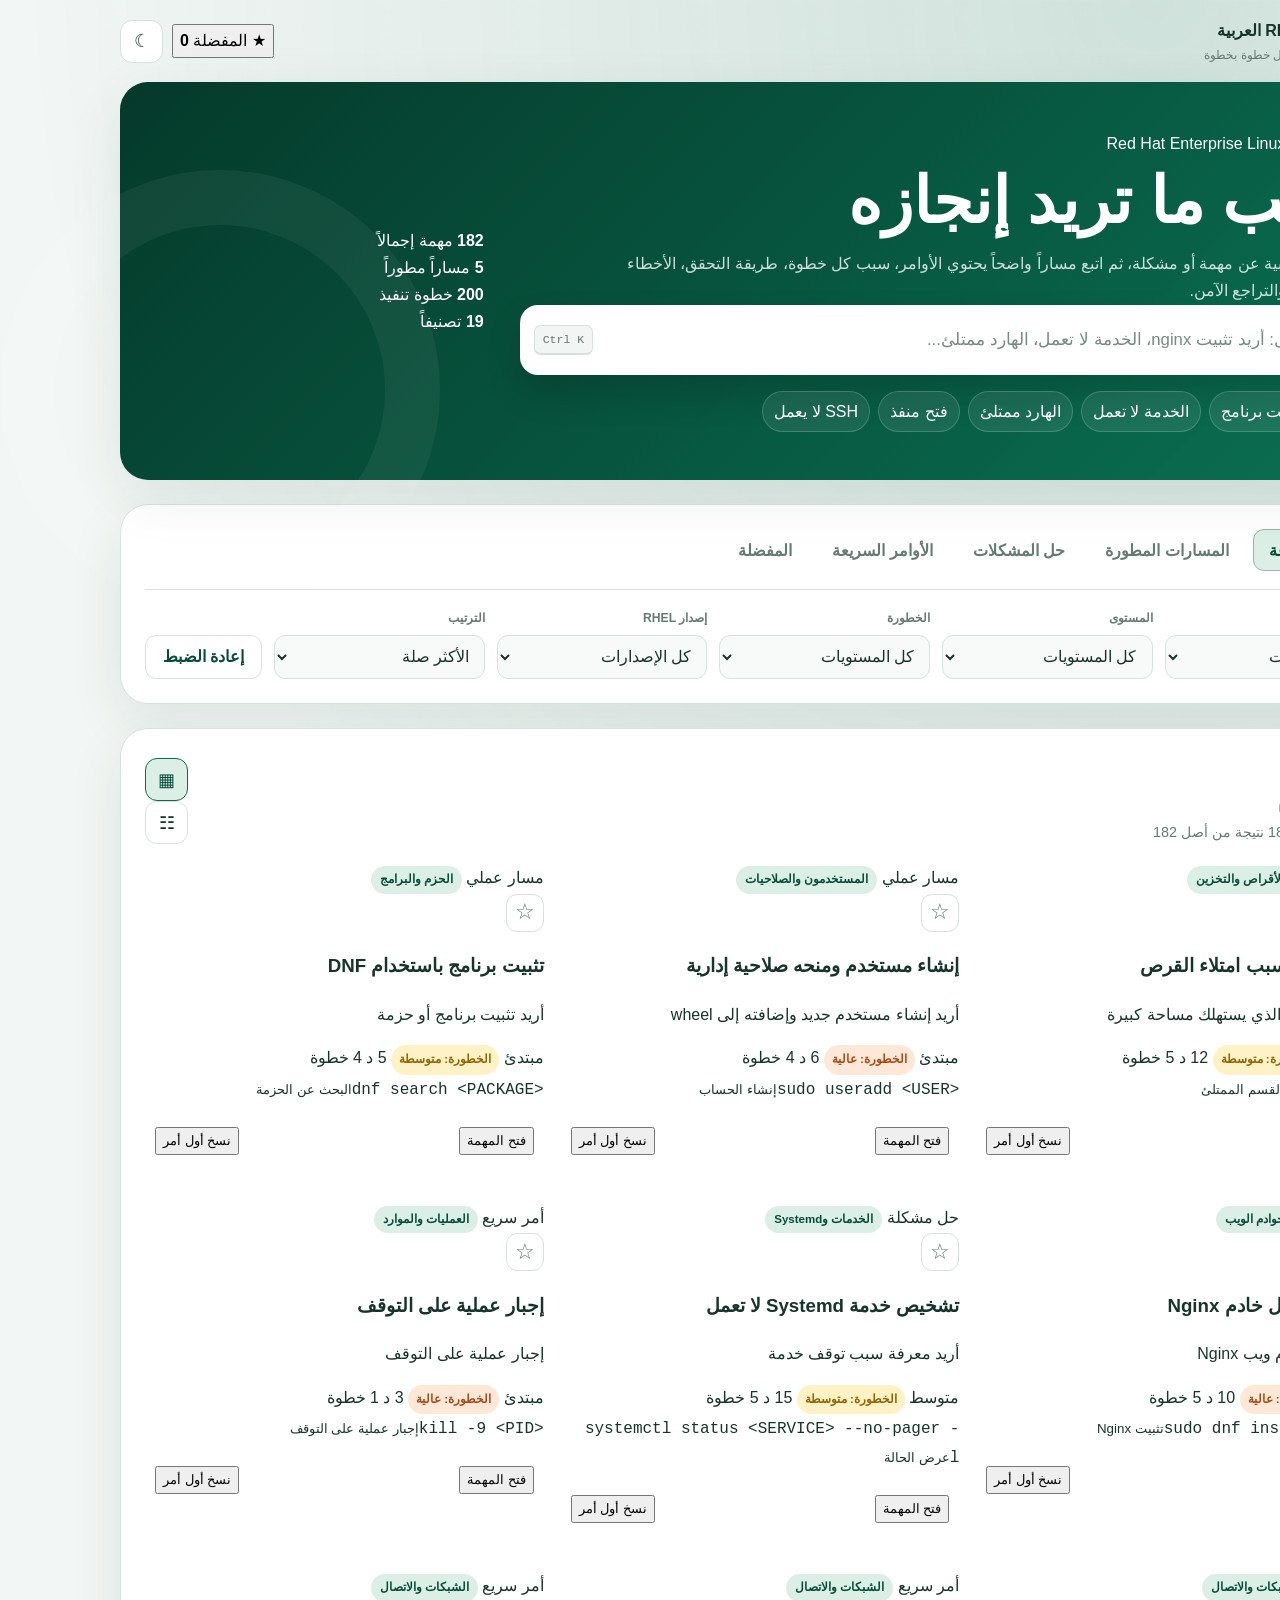
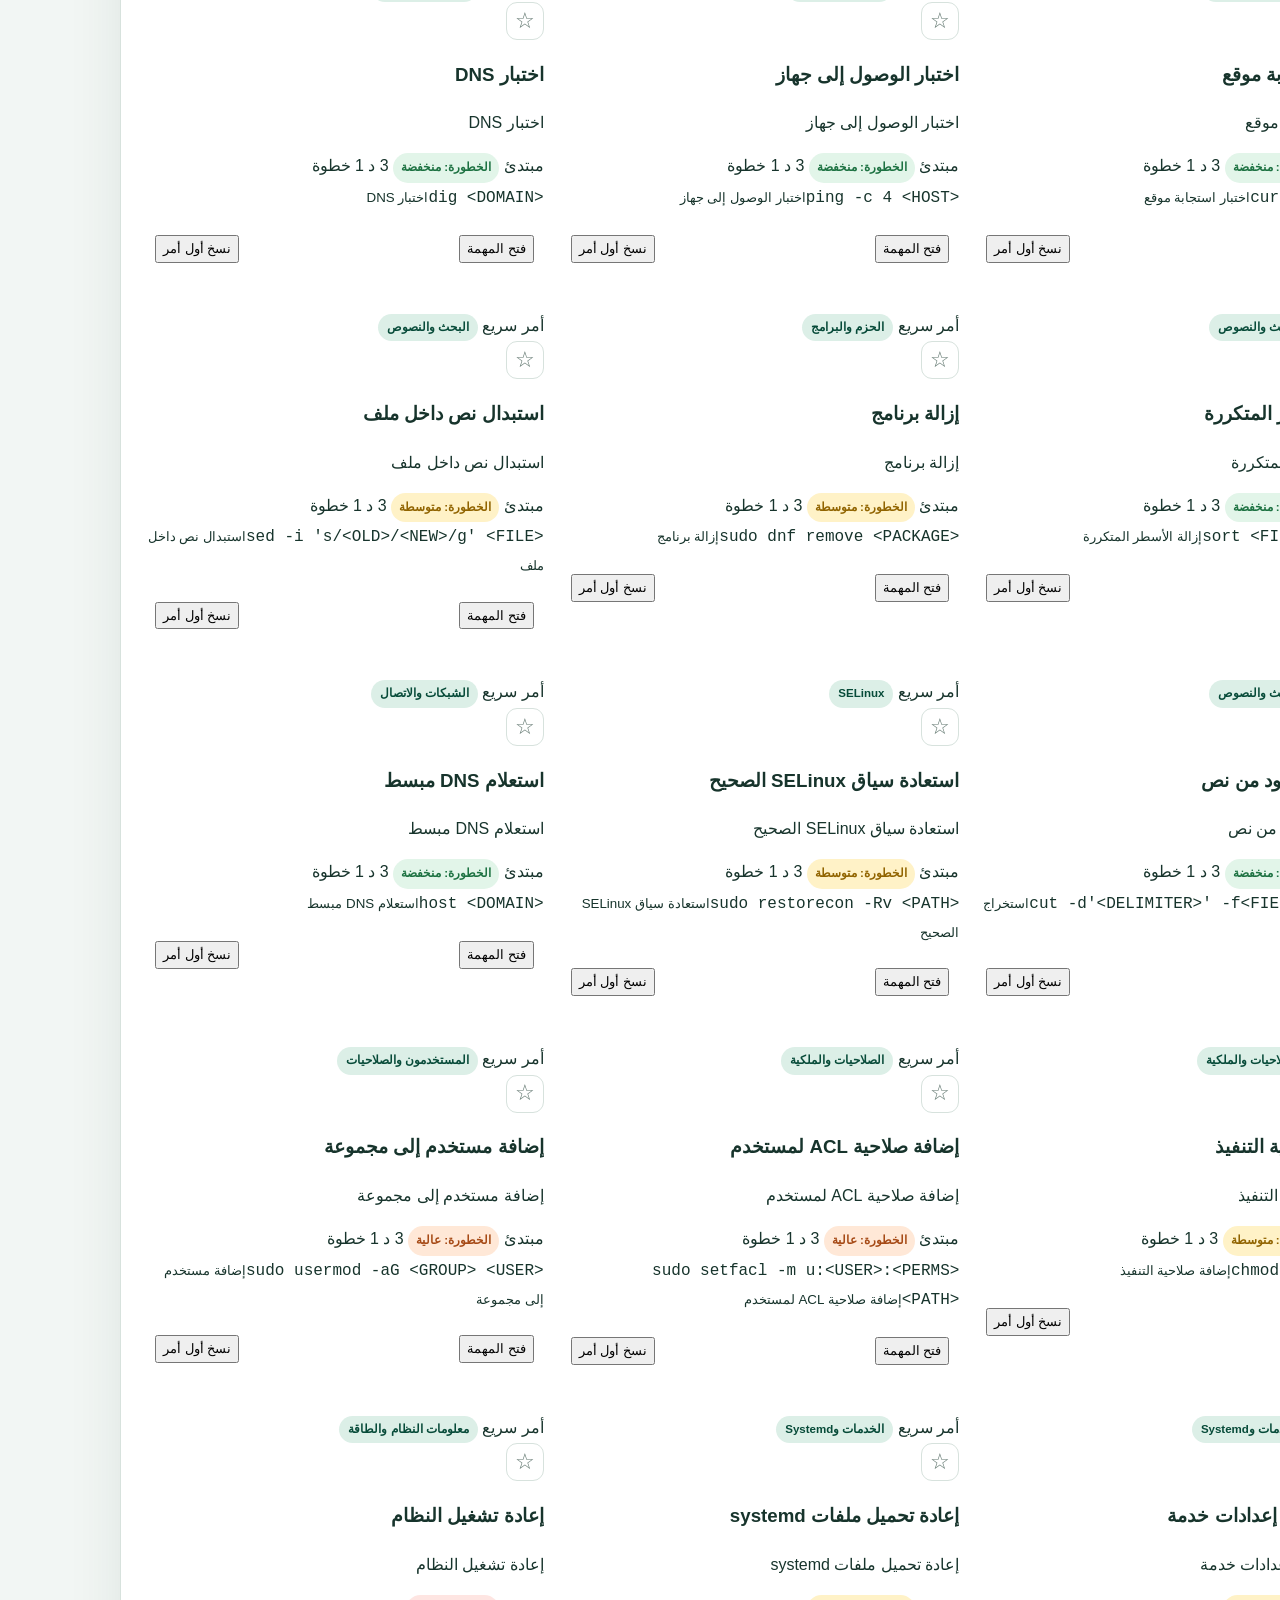
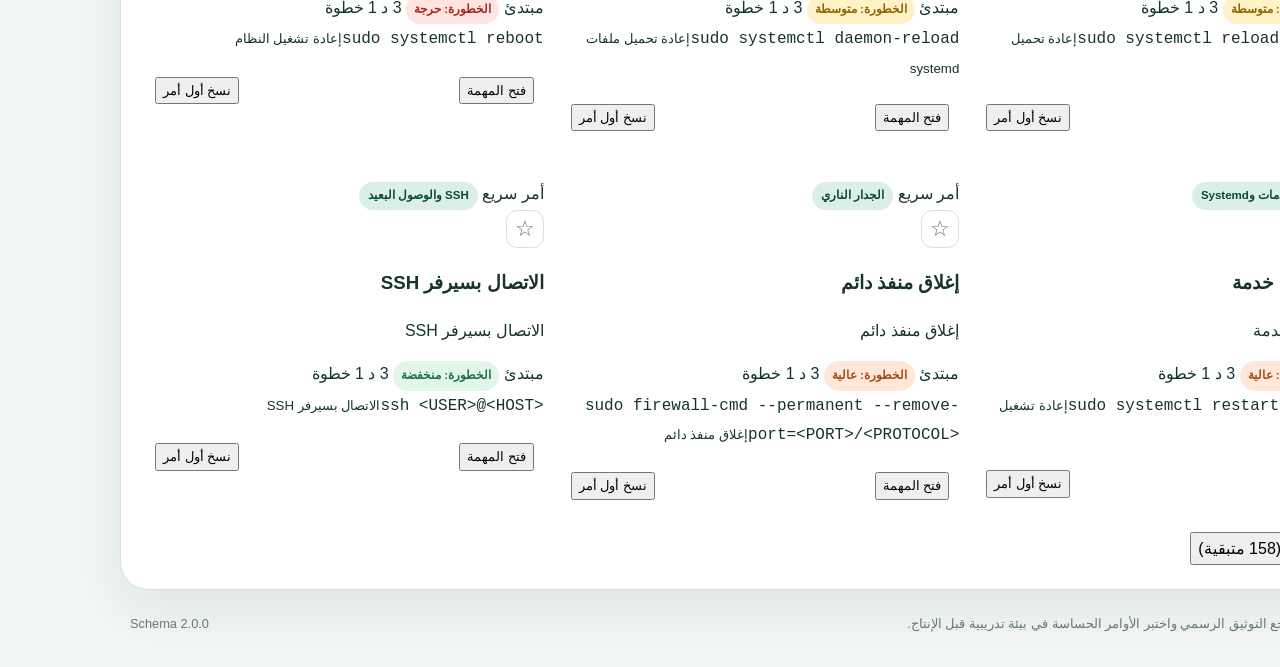
==== index.html @ 850a704b "Update index.html" ====
<!doctype html>
<html lang="ar" dir="rtl" data-theme="light">
<head>
  <meta charset="utf-8">
  <meta name="viewport" content="width=device-width, initial-scale=1">
  <meta name="description" content="موسوعة عربية تفاعلية لمهام وأوامر Red Hat Enterprise Linux">
  <meta name="theme-color" content="#0c6b50">
  <title>موسوعة RHEL العربية</title>
  <link rel="stylesheet" href="style.css">
</head>
<body>
  <a class="skip-link" href="#resultsSection">الانتقال إلى النتائج</a>

  <div class="app-shell">
    <header class="topbar">
      <a class="brand" href="#" aria-label="الصفحة الرئيسية">
        <span class="brand__terminal" aria-hidden="true">$_</span>
        <span class="brand__text">
          <strong>موسوعة RHEL العربية</strong>
          <small>من الهدف إلى الحل خطوة بخطوة</small>
        </span>
      </a>

      <div class="topbar__actions">
        <button id="favoritesShortcut" class="toolbar-button" type="button">
          <span aria-hidden="true">★</span>
          <span>المفضلة</span>
          <b id="favoritesCount">0</b>
        </button>
        <button id="themeButton" class="icon-button" type="button" aria-label="تفعيل الوضع الليلي" title="الوضع الليلي">
          <span id="themeIcon" aria-hidden="true">☾</span>
        </button>
      </div>
    </header>

    <main>
      <section class="hero">
        <div class="hero__content">
          <span class="hero__eyebrow">Red Hat Enterprise Linux 8 / 9 / 10</span>
          <h1>اكتب ما تريد إنجازه</h1>
          <p>
            ابحث بالعربية عن مهمة أو مشكلة، ثم اتبع مساراً واضحاً يحتوي الأوامر،
            سبب كل خطوة، طريقة التحقق، الأخطاء المحتملة، والتراجع الآمن.
          </p>

          <div class="search-wrapper">
            <div class="search-box">
              <span class="search-box__icon" aria-hidden="true">⌕</span>
              <input id="searchInput" type="search" autocomplete="off" spellcheck="false"
                     aria-label="البحث في الموسوعة" aria-controls="suggestions" aria-expanded="false"
                     placeholder="مثال: أريد تثبيت nginx، الخدمة لا تعمل، الهارد ممتلئ...">
              <kbd>Ctrl K</kbd>
              <button id="clearSearchButton" class="clear-button" type="button" aria-label="مسح البحث" hidden>×</button>
            </div>
            <div id="suggestions" class="suggestions" role="listbox" hidden></div>
          </div>

          <div class="quick-searches" aria-label="أمثلة بحث سريعة">
            <span>جرّب:</span>
            <button type="button" data-query="تثبيت برنامج">تثبيت برنامج</button>
            <button type="button" data-query="الخدمة لا تعمل">الخدمة لا تعمل</button>
            <button type="button" data-query="الهارد ممتلئ">الهارد ممتلئ</button>
            <button type="button" data-query="فتح منفذ">فتح منفذ</button>
            <button type="button" data-query="SSH لا يعمل">SSH لا يعمل</button>
          </div>
        </div>

        <div class="hero__stats" aria-label="إحصائيات الموسوعة">
          <article>
            <strong id="tasksMetric">—</strong>
            <span>مهمة إجمالاً</span>
          </article>
          <article>
            <strong id="workflowsMetric">—</strong>
            <span>مساراً مطوراً</span>
          </article>
          <article>
            <strong id="stepsMetric">—</strong>
            <span>خطوة تنفيذ</span>
          </article>
          <article>
            <strong id="categoriesMetric">—</strong>
            <span>تصنيفاً</span>
          </article>
        </div>
      </section>

      <section class="control-panel" aria-label="تصفية النتائج">
        <nav class="view-tabs" aria-label="نوع المحتوى">
          <button class="view-tab is-active" type="button" data-view="all" aria-pressed="true">كل الموسوعة</button>
          <button class="view-tab" type="button" data-view="workflows" aria-pressed="false">المسارات المطورة</button>
          <button class="view-tab" type="button" data-view="troubleshooting" aria-pressed="false">حل المشكلات</button>
          <button class="view-tab" type="button" data-view="legacy" aria-pressed="false">الأوامر السريعة</button>
          <button class="view-tab" type="button" data-view="favorites" aria-pressed="false">المفضلة</button>
        </nav>

        <div class="filters">
          <label>
            <span>التصنيف</span>
            <select id="categoryFilter">
              <option value="all">كل التصنيفات</option>
            </select>
          </label>
          <label>
            <span>المستوى</span>
            <select id="difficultyFilter">
              <option value="all">كل المستويات</option>
              <option value="beginner">مبتدئ</option>
              <option value="intermediate">متوسط</option>
              <option value="advanced">متقدم</option>
            </select>
          </label>
          <label>
            <span>الخطورة</span>
            <select id="riskFilter">
              <option value="all">كل المستويات</option>
              <option value="low">منخفضة</option>
              <option value="medium">متوسطة</option>
              <option value="high">عالية</option>
              <option value="critical">حرجة</option>
            </select>
          </label>
          <label>
            <span>إصدار RHEL</span>
            <select id="versionFilter">
              <option value="all">كل الإصدارات</option>
              <option value="8">RHEL 8</option>
              <option value="9">RHEL 9</option>
              <option value="10">RHEL 10</option>
            </select>
          </label>
          <label>
            <span>الترتيب</span>
            <select id="sortFilter">
              <option value="relevance">الأكثر صلة</option>
              <option value="title">أبجدياً</option>
              <option value="steps">الأكثر خطوات</option>
              <option value="risk">الأعلى خطورة</option>
              <option value="time">الأقصر وقتاً</option>
            </select>
          </label>
          <button id="resetFiltersButton" class="reset-button" type="button">إعادة الضبط</button>
        </div>
      </section>

      <section id="resultsSection" class="results-section" tabindex="-1">
        <div class="section-heading">
          <div>
            <span id="resultsEyebrow" class="eyebrow">قاعدة المعرفة</span>
            <h2 id="resultsTitle">كل المهام</h2>
            <p id="resultsSummary">جاري تحميل قاعدة المعرفة...</p>
          </div>
          <div class="layout-buttons" aria-label="تغيير طريقة العرض">
            <button id="gridViewButton" class="icon-button is-active" type="button" aria-label="عرض شبكي" title="عرض شبكي">▦</button>
            <button id="listViewButton" class="icon-button" type="button" aria-label="عرض قائمة" title="عرض قائمة">☷</button>
          </div>
        </div>

        <div id="activeFilters" class="active-filters" hidden></div>

        <div id="loadingState" class="state-card">
          <div class="loader" aria-hidden="true"></div>
          <h3>جاري بناء فهرس المعرفة</h3>
          <p>يتم تحميل المهام والخطوات والأخطاء الشائعة والروابط الداخلية.</p>
        </div>

        <div id="errorState" class="state-card state-card--error" hidden>
          <span class="state-card__icon" aria-hidden="true">!</span>
          <h3>تعذر تحميل knowledge.json</h3>
          <p>تأكد من وجود الملف بجانب الصفحة، وافتح المشروع بواسطة خادم محلي أو ارفعه إلى Cloudflare Pages.</p>
          <code>python -m http.server 8000</code>
        </div>

        <div id="emptyState" class="state-card" hidden>
          <span class="state-card__icon" aria-hidden="true">⌕</span>
          <h3>لا توجد نتائج مطابقة</h3>
          <p>جرّب وصفاً أقصر مثل: خدمة، مستخدم، قرص، SSH، تثبيت، منفذ.</p>
          <button id="emptyResetButton" class="primary-button" type="button">عرض كل المهام</button>
        </div>

        <div id="resultsGrid" class="results-grid" aria-live="polite"></div>
        <button id="loadMoreButton" class="load-more-button" type="button" hidden>عرض المزيد</button>
      </section>
    </main>

    <footer class="footer">
      <p>موسوعة تعليمية. راجع التوثيق الرسمي واختبر الأوامر الحساسة في بيئة تدريبية قبل الإنتاج.</p>
      <span id="schemaVersion"></span>
    </footer>
  </div>

  <div id="toast" class="toast" role="status" aria-live="polite"></div>

  <dialog id="taskDialog" class="task-dialog">
    <div class="dialog-topbar">
      <button id="closeDialogButton" class="dialog-close" type="button" aria-label="إغلاق">×</button>
      <div class="dialog-topbar__actions">
        <button id="dialogFavoriteButton" class="dialog-action" type="button">☆ المفضلة</button>
        <button id="copyAllButton" class="dialog-action" type="button">نسخ كل الأوامر</button>
        <button id="shareTaskButton" class="dialog-action" type="button">نسخ الرابط</button>
      </div>
    </div>
    <div id="dialogContent"></div>
  </dialog>

  <template id="taskCardTemplate">
    <article class="task-card">
      <header class="task-card__header">
        <div class="task-card__badges">
          <span class="type-badge"></span>
          <span class="category-badge"></span>
        </div>
        <button class="favorite-button" type="button" aria-label="إضافة إلى المفضلة" title="المفضلة">☆</button>
      </header>
      <h3 class="task-title"></h3>
      <p class="task-goal"></p>
      <div class="task-meta">
        <span class="difficulty-badge"></span>
        <span class="risk-badge"></span>
        <span class="time-badge"></span>
        <span class="steps-badge"></span>
      </div>
      <div class="task-preview"></div>
      <footer class="task-card__footer">
        <button class="open-task-button" type="button">فتح المهمة</button>
        <button class="quick-copy-button" type="button">نسخ أول أمر</button>
      </footer>
    </article>
  </template>

  <script src="app.js"></script>
</body>
</html>
---- style.css ----
:root {
  color-scheme: light;
  --bg: #f2f6f4;
  --surface: #ffffff;
  --surface-2: #eaf2ee;
  --surface-3: #f8faf9;
  --text: #17342c;
  --muted: #657a73;
  --primary: #0b6b50;
  --primary-strong: #074b39;
  --primary-soft: #dcefe7;
  --border: #d7e2dd;
  --code-bg: #102a23;
  --code-text: #ddfff1;
  --shadow: 0 18px 55px rgba(16, 64, 49, 0.09);
  --low: #1d7242;
  --low-bg: #e2f5e9;
  --medium: #916400;
  --medium-bg: #fff2c7;
  --high: #a64a16;
  --high-bg: #ffe8d7;
  --critical: #ae241b;
  --critical-bg: #fee5e2;
  --radius-xl: 28px;
  --radius-lg: 20px;
  --radius-md: 14px;
  --radius-sm: 10px;
}

html[data-theme="dark"] {
  color-scheme: dark;
  --bg: #0d1714;
  --surface: #14231e;
  --surface-2: #1a2f28;
  --surface-3: #10201a;
  --text: #e8f5ef;
  --muted: #9bb1a8;
  --primary: #55c99e;
  --primary-strong: #8de0c0;
  --primary-soft: #1b4033;
  --border: #29443a;
  --code-bg: #07120f;
  --code-text: #d8fff0;
  --shadow: 0 18px 55px rgba(0, 0, 0, 0.28);
  --low: #73d296;
  --low-bg: #183a27;
  --medium: #f1cb62;
  --medium-bg: #3d3318;
  --high: #f2a16e;
  --high-bg: #402719;
  --critical: #ff9189;
  --critical-bg: #401e1d;
}

* {
  box-sizing: border-box;
}

html {
  scroll-behavior: smooth;
}

body {
  margin: 0;
  min-height: 100vh;
  background:
    radial-gradient(circle at 90% 0, color-mix(in srgb, var(--primary) 15%, transparent), transparent 28%),
    var(--bg);
  color: var(--text);
  font-family: Tahoma, Arial, "Segoe UI", sans-serif;
  line-height: 1.7;
  transition: background-color .2s ease, color .2s ease;
}

button,
input,
select {
  font: inherit;
}

button,
select {
  cursor: pointer;
}

button:focus-visible,
input:focus-visible,
select:focus-visible,
a:focus-visible {
  outline: 3px solid color-mix(in srgb, var(--primary) 35%, transparent);
  outline-offset: 2px;
}

code,
kbd {
  direction: ltr;
  unicode-bidi: embed;
  font-family: Consolas, "Courier New", monospace;
}

mark {
  padding: 0 .12em;
  border-radius: 4px;
  background: #ffe58a;
  color: #302600;
}

html[data-theme="dark"] mark {
  background: #685711;
  color: #fff4b5;
}

[hidden] {
  display: none !important;
}

.skip-link {
  position: fixed;
  top: 10px;
  right: 10px;
  z-index: 10000;
  padding: 8px 14px;
  border-radius: 8px;
  background: var(--primary);
  color: #fff;
  transform: translateY(-150%);
}

.skip-link:focus {
  transform: translateY(0);
}

.app {
  width: min(1480px, calc(100% - 32px));
  margin: 0 auto;
}

.topbar {
  min-height: 82px;
  display: flex;
  align-items: center;
  justify-content: space-between;
  gap: 20px;
}

.brand {
  display: flex;
  align-items: center;
  gap: 12px;
  color: var(--text);
  text-decoration: none;
}

.brand__mark {
  width: 46px;
  height: 46px;
  display: grid;
  place-items: center;
  border-radius: 14px;
  background: var(--primary);
  color: #fff;
  direction: ltr;
  font-family: Consolas, monospace;
  font-weight: 800;
  box-shadow: 0 10px 25px color-mix(in srgb, var(--primary) 25%, transparent);
}

.brand strong,
.brand small {
  display: block;
}

.brand small {
  margin-top: 1px;
  color: var(--muted);
  font-size: .76rem;
}

.topbar__actions {
  display: flex;
  align-items: center;
  gap: 9px;
}

.topbar-button,
.icon-button,
.text-button,
.reset-button,
.primary-button,
.load-more,
.details-button,
.copy-example-button {
  border: 1px solid var(--border);
  background: var(--surface);
  color: var(--text);
}

.topbar-button {
  min-height: 43px;
  display: flex;
  align-items: center;
  gap: 8px;
  padding: 0 14px;
  border-radius: 12px;
}

.topbar-button b {
  min-width: 22px;
  height: 22px;
  display: grid;
  place-items: center;
  border-radius: 999px;
  background: var(--primary-soft);
  color: var(--primary-strong);
  font-size: .74rem;
}

.icon-button {
  width: 43px;
  height: 43px;
  display: grid;
  place-items: center;
  border-radius: 12px;
  font-size: 1.15rem;
}

.icon-button:hover,
.topbar-button:hover,
.text-button:hover {
  border-color: var(--primary);
  background: var(--primary-soft);
}

.icon-button.is-active {
  border-color: var(--primary);
  color: var(--primary-strong);
  background: var(--primary-soft);
}

.hero {
  min-height: 360px;
  display: grid;
  grid-template-columns: minmax(0, 1.45fr) minmax(310px, .55fr);
  align-items: center;
  gap: 36px;
  padding: 48px;
  overflow: visible;
  position: relative;
  border-radius: var(--radius-xl);
  background:
    linear-gradient(135deg, rgba(5, 57, 42, .99), rgba(10, 112, 82, .95)),
    var(--primary);
  color: #fff;
  box-shadow: var(--shadow);
}

.hero::before {
  content: "";
  position: absolute;
  inset: auto auto -130px -120px;
  width: 330px;
  height: 330px;
  border: 55px solid rgba(255, 255, 255, .05);
  border-radius: 50%;
  pointer-events: none;
}

.hero__content,
.hero__metrics {
  position: relative;
  z-index: 2;
}

.eyebrow {
  display: inline-block;
  color: var(--primary);
  font-size: .78rem;
  font-weight: 800;
  letter-spacing: .03em;
}

.hero .eyebrow {
  color: #b9edd9;
}

.hero h1 {
  max-width: 850px;
  margin: 7px 0 10px;
  font-size: clamp(2.25rem, 5vw, 4.4rem);
  line-height: 1.18;
}

.hero p {
  max-width: 790px;
  margin: 0;
  color: rgba(255, 255, 255, .8);
  font-size: 1.02rem;
}

.search-area {
  position: relative;
  max-width: 920px;
  margin-top: 26px;
}

.search-box {
  min-height: 70px;
  display: flex;
  align-items: center;
  gap: 12px;
  padding: 0 14px 0 11px;
  border: 3px solid transparent;
  border-radius: 18px;
  background: #fff;
  color: #17342c;
  box-shadow: 0 18px 35px rgba(0, 0, 0, .16);
  transition: border-color .18s ease, box-shadow .18s ease;
}

.search-box:focus-within {
  border-color: #8de0c0;
  box-shadow: 0 18px 40px rgba(0, 0, 0, .22);
}

.search-box__icon {
  font-size: 1.7rem;
  color: #0b6b50;
  transform: rotate(-15deg);
}

.search-box input {
  min-width: 0;
  flex: 1;
  border: 0;
  outline: 0;
  background: transparent;
  color: #17342c;
  font-size: 1.05rem;
}

.search-box input::placeholder {
  color: #758a82;
}

.search-box kbd {
  padding: 4px 8px;
  border: 1px solid #d6e1dd;
  border-bottom-width: 2px;
  border-radius: 7px;
  background: #f2f5f4;
  color: #64766f;
  font-size: .72rem;
  white-space: nowrap;
}

.clear-button {
  width: 35px;
  height: 35px;
  border: 0;
  border-radius: 50%;
  background: #e7efec;
  color: #26483e;
  font-size: 1.45rem;
  line-height: 1;
}

.suggestions {
  position: absolute;
  z-index: 100;
  top: calc(100% + 8px);
  right: 0;
  left: 0;
  max-height: 360px;
  overflow-y: auto;
  padding: 8px;
  border: 1px solid var(--border);
  border-radius: 16px;
  background: var(--surface);
  color: var(--text);
  box-shadow: 0 22px 55px rgba(0, 0, 0, .2);
}

.suggestion {
  width: 100%;
  display: grid;
  grid-template-columns: 1fr auto;
  gap: 12px;
  padding: 11px 12px;
  border: 0;
  border-radius: 11px;
  background: transparent;
  color: var(--text);
  text-align: right;
}

.suggestion:hover,
.suggestion.is-active {
  background: var(--primary-soft);
}

.suggestion strong {
  display: block;
}

.suggestion small {
  color: var(--muted);
}

.suggestion code {
  align-self: center;
  color: var(--primary-strong);
  font-size: .75rem;
}

.quick-searches {
  display: flex;
  flex-wrap: wrap;
  align-items: center;
  gap: 8px;
  margin-top: 16px;
}

.quick-searches > span {
  color: rgba(255, 255, 255, .67);
  font-size: .82rem;
}

.quick-searches button {
  padding: 6px 11px;
  border: 1px solid rgba(255, 255, 255, .18);
  border-radius: 999px;
  background: rgba(255, 255, 255, .08);
  color: #fff;
}

.quick-searches button:hover {
  background: rgba(255, 255, 255, .16);
}

.hero__metrics {
  display: grid;
  gap: 12px;
}

.hero__metrics article {
  min-height: 93px;
  display: flex;
  align-items: center;
  justify-content: space-between;
  gap: 16px;
  padding: 19px 22px;
  border: 1px solid rgba(255, 255, 255, .14);
  border-radius: 18px;
  background: rgba(255, 255, 255, .08);
  backdrop-filter: blur(8px);
}

.hero__metrics strong {
  font-size: 1.65rem;
}

.hero__metrics span {
  color: rgba(255, 255, 255, .72);
  font-size: .86rem;
}

.control-panel,
.results-section,
.recent-panel {
  margin-top: 24px;
  padding: 24px;
  border: 1px solid var(--border);
  border-radius: var(--radius-xl);
  background: var(--surface);
  box-shadow: var(--shadow);
}

.view-tabs {
  display: flex;
  flex-wrap: wrap;
  gap: 8px;
  padding-bottom: 18px;
  border-bottom: 1px solid var(--border);
}

.view-tab {
  min-height: 42px;
  padding: 0 15px;
  border: 1px solid transparent;
  border-radius: 11px;
  background: transparent;
  color: var(--muted);
  font-weight: 700;
}

.view-tab:hover {
  background: var(--surface-2);
}

.view-tab.is-active {
  border-color: color-mix(in srgb, var(--primary) 35%, var(--border));
  background: var(--primary-soft);
  color: var(--primary-strong);
}

.filters {
  display: grid;
  grid-template-columns: repeat(5, minmax(130px, 1fr)) auto;
  align-items: end;
  gap: 12px;
  margin-top: 18px;
}

.filters label {
  display: grid;
  gap: 6px;
}

.filters label > span {
  color: var(--muted);
  font-size: .76rem;
  font-weight: 700;
}

select {
  width: 100%;
  min-height: 44px;
  padding: 0 11px;
  border: 1px solid var(--border);
  border-radius: 11px;
  outline: 0;
  background: var(--surface-3);
  color: var(--text);
}

select:focus {
  border-color: var(--primary);
}

.reset-button {
  min-height: 44px;
  padding: 0 17px;
  border-radius: 11px;
  color: var(--primary-strong);
  font-weight: 700;
}

.reset-button:hover {
  background: var(--primary-soft);
  border-color: var(--primary);
}

.section-heading {
  display: flex;
  align-items: end;
  justify-content: space-between;
  gap: 20px;
  margin-bottom: 20px;
}

.section-heading h2 {
  margin: 2px 0 0;
  line-height: 1.35;
}

.section-heading p {
  margin: 5px 0 0;
  color: var(--muted);
  font-size: .9rem;
}

.result-actions {
  display: flex;
  gap: 7px;
}

.active-filters {
  display: flex;
  flex-wrap: wrap;
  gap: 8px;
  margin: -5px 0 20px;
}

.filter-chip {
  display: inline-flex;
  align-items: center;
  gap: 7px;
  padding: 6px 10px;
  border-radius: 999px;
  background: var(--surface-2);
  color: var(--text);
  font-size: .78rem;
}

.filter-chip button {
  width: 19px;
  height: 19px;
  padding: 0;
  border: 0;
  border-radius: 50%;
  background: color-mix(in srgb, var(--text) 9%, transparent);
  color: var(--text);
  line-height: 1;
}

.results-grid {
  display: grid;
  grid-template-columns: repeat(3, minmax(0, 1fr));
  gap: 17px;
}

.results-grid.list-view {
  grid-template-columns: 1fr;
}

.results-grid.list-view .command-card {
  display: grid;
  grid-template-columns: minmax(230px, .8fr) minmax(0, 1.5fr);
  column-gap: 24px;
}

.results-grid.list-view .command-card__header,
.results-grid.list-view .command-description {
  grid-column: 1;
}

.results-grid.list-view .code-box,
.results-grid.list-view .command-card__meta,
.results-grid.list-view .command-card__footer {
  grid-column: 2;
}

.results-grid.list-view .code-box {
  grid-row: 1 / span 2;
  align-self: center;
}

.command-card {
  min-width: 0;
  display: flex;
  flex-direction: column;
  padding: 19px;
  border: 1px solid var(--border);
  border-radius: var(--radius-lg);
  background: var(--surface-3);
  transition: transform .18s ease, border-color .18s ease, box-shadow .18s ease;
}

.command-card:hover {
  transform: translateY(-3px);
  border-color: color-mix(in srgb, var(--primary) 45%, var(--border));
  box-shadow: 0 15px 28px rgba(14, 62, 47, .08);
}

.command-card__header {
  min-width: 0;
  display: flex;
  align-items: start;
  justify-content: space-between;
  gap: 12px;
}

.command-card__heading {
  min-width: 0;
}

.category-badge,
.risk-badge,
.sudo-badge,
.version-badge {
  display: inline-flex;
  align-items: center;
  width: fit-content;
  border-radius: 999px;
  font-size: .72rem;
  font-weight: 800;
}

.category-badge {
  padding: 4px 9px;
  background: var(--primary-soft);
  color: var(--primary-strong);
}

.command-title {
  margin: 7px 0 0;
  font-size: 1.08rem;
  line-height: 1.45;
}

.favorite-button {
  flex: 0 0 auto;
  width: 38px;
  height: 38px;
  border: 1px solid var(--border);
  border-radius: 11px;
  background: var(--surface);
  color: var(--muted);
  font-size: 1.4rem;
  line-height: 1;
}

.favorite-button:hover,
.favorite-button.is-favorite {
  border-color: #d1a200;
  background: #fff5c9;
  color: #9a7200;
}

html[data-theme="dark"] .favorite-button.is-favorite {
  background: #453a12;
  color: #ffe27c;
}

.command-description {
  margin: 13px 0;
  color: var(--muted);
  font-size: .9rem;
}

.code-box {
  min-width: 0;
  display: flex;
  align-items: stretch;
  overflow: hidden;
  margin-top: auto;
  border-radius: 12px;
  background: var(--code-bg);
  direction: ltr;
}

.command-code {
  flex: 1;
  min-width: 0;
  overflow-x: auto;
  padding: 14px;
  color: var(--code-text);
  white-space: nowrap;
  font-size: .85rem;
}

.copy-button {
  flex: 0 0 auto;
  padding: 0 13px;
  border: 0;
  border-right: 1px solid rgba(255, 255, 255, .12);
  background: rgba(255, 255, 255, .08);
  color: #fff;
  font-weight: 700;
}

.copy-button:hover {
  background: rgba(255, 255, 255, .16);
}

.command-card__meta {
  display: flex;
  flex-wrap: wrap;
  gap: 7px;
  margin-top: 13px;
}

.risk-badge,
.sudo-badge,
.version-badge {
  padding: 5px 8px;
}

.risk-low {
  background: var(--low-bg);
  color: var(--low);
}

.risk-medium {
  background: var(--medium-bg);
  color: var(--medium);
}

.risk-high {
  background: var(--high-bg);
  color: var(--high);
}

.risk-critical {
  background: var(--critical-bg);
  color: var(--critical);
}

.sudo-badge,
.version-badge {
  background: var(--surface-2);
  color: var(--muted);
}

.sudo-badge.requires-sudo {
  background: var(--high-bg);
  color: var(--high);
}

.command-card__footer {
  display: flex;
  gap: 8px;
  margin-top: 13px;
  padding-top: 13px;
  border-top: 1px solid var(--border);
}

.details-button,
.copy-example-button {
  flex: 1;
  min-height: 38px;
  border-radius: 10px;
  font-size: .8rem;
  font-weight: 700;
}

.details-button:hover,
.copy-example-button:hover {
  border-color: var(--primary);
  background: var(--primary-soft);
}

.state-card {
  min-height: 270px;
  display: grid;
  place-items: center;
  align-content: center;
  padding: 30px;
  border: 1px dashed var(--border);
  border-radius: var(--radius-lg);
  background: var(--surface-3);
  text-align: center;
}

.state-card h3,
.state-card p {
  margin: 3px 0;
}

.state-card p {
  max-width: 650px;
  color: var(--muted);
}

.state-card--error {
  border-color: color-mix(in srgb, var(--critical) 45%, var(--border));
  background: var(--critical-bg);
  color: var(--critical);
}

.state-card__icon {
  width: 50px;
  height: 50px;
  display: grid;
  place-items: center;
  margin-bottom: 8px;
  border-radius: 50%;
  background: var(--surface-2);
  color: var(--primary);
  font-size: 1.6rem;
  font-weight: 900;
}

.server-command {
  margin-top: 13px;
  padding: 8px 12px;
  border-radius: 8px;
  background: var(--code-bg);
  color: var(--code-text);
}

.loader {
  width: 42px;
  height: 42px;
  margin-bottom: 12px;
  border: 4px solid var(--surface-2);
  border-top-color: var(--primary);
  border-radius: 50%;
  animation: spin .8s linear infinite;
}

@keyframes spin {
  to { transform: rotate(360deg); }
}

.primary-button {
  min-height: 42px;
  margin-top: 14px;
  padding: 0 17px;
  border-color: var(--primary);
  border-radius: 11px;
  background: var(--primary);
  color: #fff;
  font-weight: 700;
}

.load-more {
  min-height: 46px;
  display: block;
  margin: 22px auto 0;
  padding: 0 24px;
  border-radius: 12px;
  color: var(--primary-strong);
  font-weight: 700;
}

.load-more:hover {
  border-color: var(--primary);
  background: var(--primary-soft);
}

.history-list {
  display: flex;
  flex-wrap: wrap;
  gap: 9px;
}

.history-item {
  display: inline-flex;
  align-items: center;
  gap: 8px;
  padding: 8px 11px;
  border: 1px solid var(--border);
  border-radius: 999px;
  background: var(--surface-3);
  color: var(--text);
}

.history-item:hover {
  border-color: var(--primary);
  background: var(--primary-soft);
}

.history-item time {
  color: var(--muted);
  font-size: .7rem;
}

.text-button {
  min-height: 38px;
  padding: 0 13px;
  border-radius: 10px;
  color: var(--primary-strong);
}

.toast {
  position: fixed;
  z-index: 3000;
  left: 22px;
  bottom: 22px;
  max-width: min(360px, calc(100% - 44px));
  padding: 11px 17px;
  border-radius: 11px;
  background: var(--code-bg);
  color: var(--code-text);
  box-shadow: var(--shadow);
  opacity: 0;
  transform: translateY(18px);
  pointer-events: none;
  transition: .2s ease;
}

.toast.is-visible {
  opacity: 1;
  transform: translateY(0);
}

.command-dialog {
  width: min(720px, calc(100% - 28px));
  max-height: min(820px, calc(100vh - 40px));
  overflow-y: auto;
  padding: 0;
  border: 1px solid var(--border);
  border-radius: 22px;
  background: var(--surface);
  color: var(--text);
  box-shadow: 0 30px 90px rgba(0, 0, 0, .35);
}

.command-dialog::backdrop {
  background: rgba(4, 17, 13, .66);
  backdrop-filter: blur(4px);
}

.dialog-close {
  position: sticky;
  z-index: 2;
  top: 13px;
  float: left;
  width: 38px;
  height: 38px;
  margin: 13px;
  border: 1px solid var(--border);
  border-radius: 11px;
  background: var(--surface);
  color: var(--text);
  font-size: 1.4rem;
}

.dialog-body {
  padding: 29px;
}

.dialog-body h2 {
  margin: 6px 0;
}

.dialog-description {
  color: var(--muted);
}

.dialog-code {
  display: block;
  overflow-x: auto;
  margin: 18px 0;
  padding: 17px;
  border-radius: 13px;
  background: var(--code-bg);
  color: var(--code-text);
  white-space: nowrap;
}

.detail-grid {
  display: grid;
  grid-template-columns: repeat(2, minmax(0, 1fr));
  gap: 11px;
  margin-top: 18px;
}

.detail-item {
  padding: 13px;
  border: 1px solid var(--border);
  border-radius: 12px;
  background: var(--surface-3);
}

.detail-item strong,
.detail-item span {
  display: block;
}

.detail-item span {
  margin-top: 3px;
  color: var(--muted);
  font-size: .86rem;
}

.detail-note {
  margin-top: 15px;
  padding: 12px 14px;
  border-right: 4px solid var(--high);
  border-radius: 10px;
  background: var(--high-bg);
  color: var(--high);
}

.detail-parts {
  margin-top: 18px;
  padding: 0;
  list-style: none;
}

.detail-parts li {
  padding: 8px 0;
  border-bottom: 1px solid var(--border);
}

footer {
  display: flex;
  justify-content: space-between;
  gap: 20px;
  padding: 23px 10px 32px;
  color: var(--muted);
  font-size: .8rem;
}

footer p {
  margin: 0;
}

@media (max-width: 1180px) {
  .hero {
    grid-template-columns: 1fr;
  }

  .hero__metrics {
    grid-template-columns: repeat(3, 1fr);
  }

  .hero__metrics article {
    display: grid;
    justify-items: center;
    text-align: center;
  }

  .filters {
    grid-template-columns: repeat(3, minmax(0, 1fr));
  }

  .results-grid {
    grid-template-columns: repeat(2, minmax(0, 1fr));
  }
}

@media (max-width: 760px) {
  .app {
    width: min(100% - 18px, 1480px);
  }

  .topbar {
    min-height: 70px;
  }

  .brand small,
  .topbar-button > span:not(:first-child) {
    display: none;
  }

  .hero {
    min-height: auto;
    padding: 28px 19px;
    border-radius: 20px;
  }

  .hero h1 {
    font-size: 2.2rem;
  }

  .search-box {
    min-height: 62px;
  }

  .search-box kbd {
    display: none;
  }

  .hero__metrics {
    grid-template-columns: repeat(3, 1fr);
    gap: 7px;
  }

  .hero__metrics article {
    min-height: 82px;
    padding: 10px 5px;
  }

  .hero__metrics strong {
    font-size: 1.15rem;
  }

  .hero__metrics span {
    font-size: .7rem;
  }

  .control-panel,
  .results-section,
  .recent-panel {
    padding: 15px;
    border-radius: 19px;
  }

  .filters {
    grid-template-columns: 1fr 1fr;
  }

  .reset-button {
    grid-column: span 2;
  }

  .section-heading {
    align-items: start;
  }

  .results-grid,
  .results-grid.list-view {
    grid-template-columns: 1fr;
  }

  .results-grid.list-view .command-card {
    display: flex;
  }

  .results-grid.list-view .command-card__header,
  .results-grid.list-view .command-description,
  .results-grid.list-view .code-box,
  .results-grid.list-view .command-card__meta,
  .results-grid.list-view .command-card__footer {
    grid-column: auto;
    grid-row: auto;
  }

  .detail-grid {
    grid-template-columns: 1fr;
  }

  footer {
    flex-direction: column;
  }
}

@media (max-width: 480px) {
  .filters {
    grid-template-columns: 1fr;
  }

  .reset-button {
    grid-column: auto;
  }

  .quick-searches button:nth-of-type(n+4) {
    display: none;
  }

  .command-card__footer {
    flex-direction: column;
  }
}

@media (prefers-reduced-motion: reduce) {
  *,
  *::before,
  *::after {
    scroll-behavior: auto !important;
    animation-duration: .01ms !important;
    transition-duration: .01ms !important;
  }
}
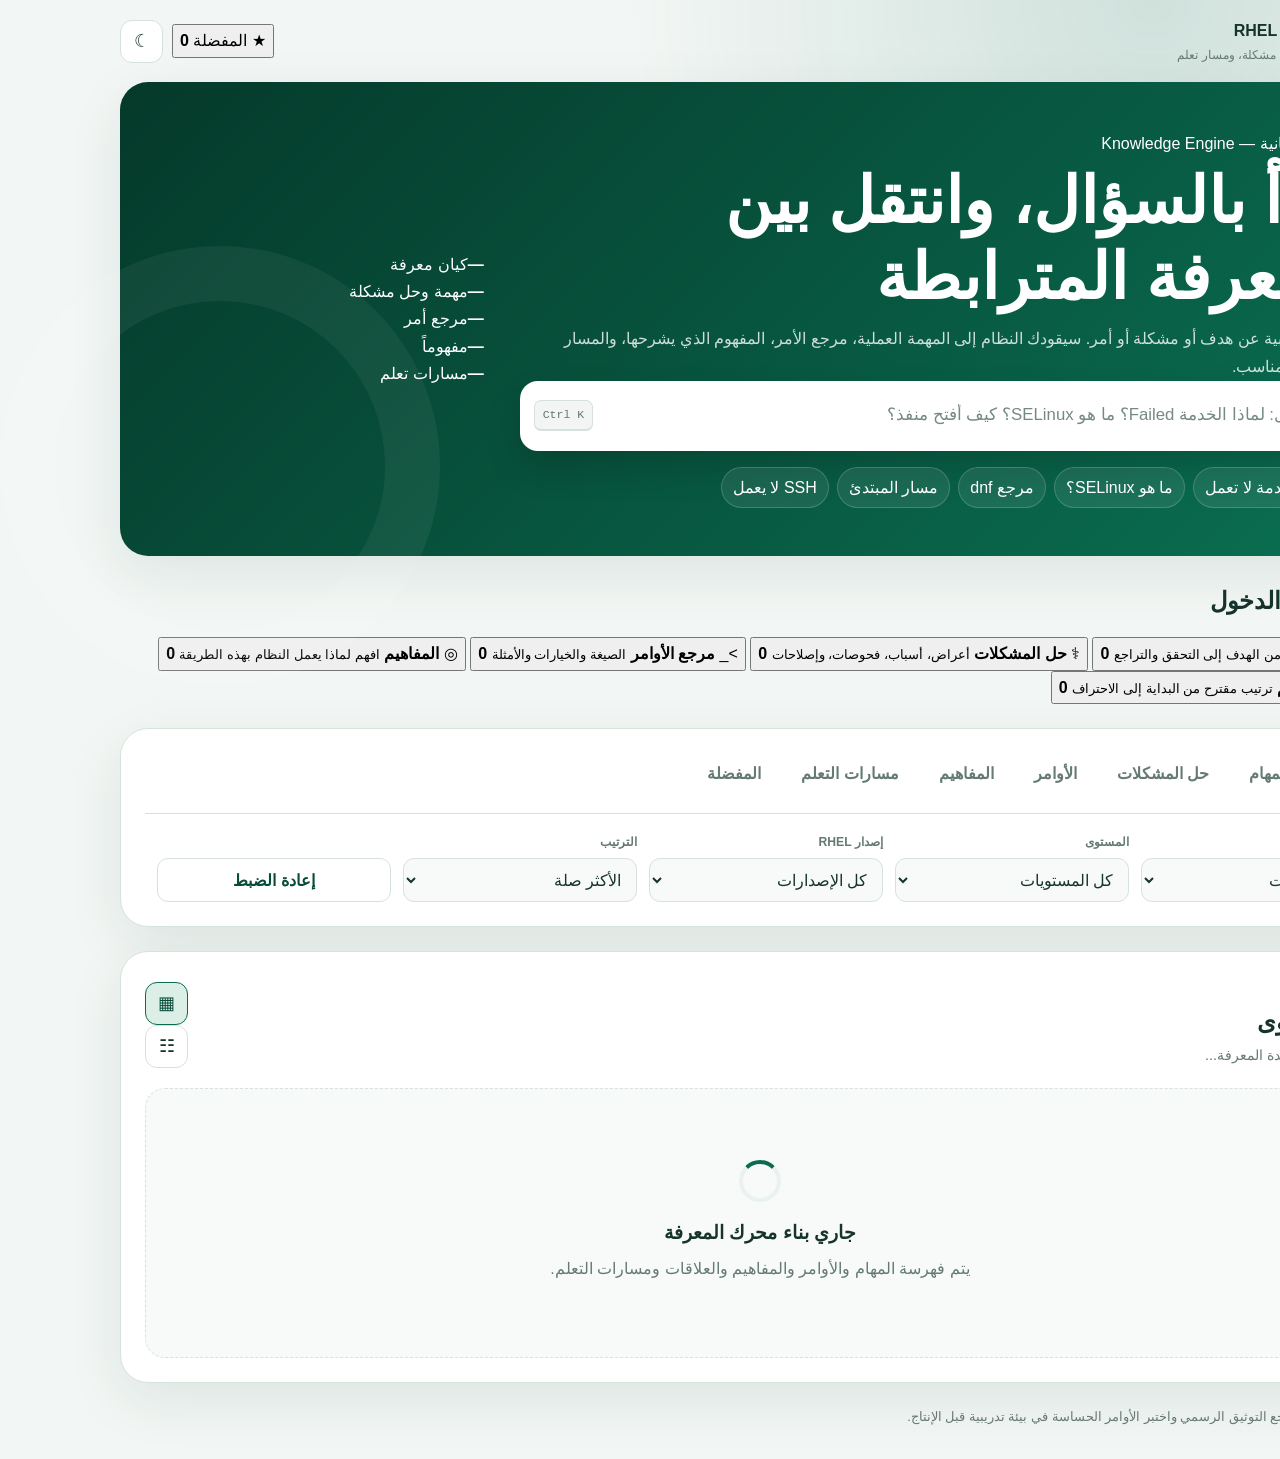
==== commit 530a3110: "Update index.html" ====
--- a/index.html
+++ b/index.html
@@ -3,9 +3,9 @@
 <head>
   <meta charset="utf-8">
   <meta name="viewport" content="width=device-width, initial-scale=1">
-  <meta name="description" content="موسوعة عربية تفاعلية لمهام وأوامر Red Hat Enterprise Linux">
-  <meta name="theme-color" content="#0c6b50">
-  <title>موسوعة RHEL العربية</title>
+  <meta name="description" content="محرك معرفة عربي لمهام وأوامر ومفاهيم Red Hat Enterprise Linux">
+  <meta name="theme-color" content="#0b6b50">
+  <title>محرك معرفة RHEL العربي</title>
   <link rel="stylesheet" href="style.css">
 </head>
 <body>
@@ -16,8 +16,8 @@
       <a class="brand" href="#" aria-label="الصفحة الرئيسية">
         <span class="brand__terminal" aria-hidden="true">$_</span>
         <span class="brand__text">
-          <strong>موسوعة RHEL العربية</strong>
-          <small>من الهدف إلى الحل خطوة بخطوة</small>
+          <strong>محرك معرفة RHEL</strong>
+          <small>مهمة، أمر، مفهوم، مشكلة، ومسار تعلم</small>
         </span>
       </a>
 
@@ -36,19 +36,19 @@
     <main>
       <section class="hero">
         <div class="hero__content">
-          <span class="hero__eyebrow">Red Hat Enterprise Linux 8 / 9 / 10</span>
-          <h1>اكتب ما تريد إنجازه</h1>
+          <span class="hero__eyebrow">المرحلة الثانية — Knowledge Engine</span>
+          <h1>ابدأ بالسؤال، وانتقل بين المعرفة المترابطة</h1>
           <p>
-            ابحث بالعربية عن مهمة أو مشكلة، ثم اتبع مساراً واضحاً يحتوي الأوامر،
-            سبب كل خطوة، طريقة التحقق، الأخطاء المحتملة، والتراجع الآمن.
+            ابحث بالعربية عن هدف أو مشكلة أو أمر. سيقودك النظام إلى المهمة العملية،
+            مرجع الأمر، المفهوم الذي يشرحها، والمسار التعليمي المناسب.
           </p>
 
           <div class="search-wrapper">
             <div class="search-box">
               <span class="search-box__icon" aria-hidden="true">⌕</span>
               <input id="searchInput" type="search" autocomplete="off" spellcheck="false"
-                     aria-label="البحث في الموسوعة" aria-controls="suggestions" aria-expanded="false"
-                     placeholder="مثال: أريد تثبيت nginx، الخدمة لا تعمل، الهارد ممتلئ...">
+                     aria-label="البحث في محرك المعرفة" aria-controls="suggestions" aria-expanded="false"
+                     placeholder="مثال: لماذا الخدمة Failed؟ ما هو SELinux؟ كيف أفتح منفذ؟">
               <kbd>Ctrl K</kbd>
               <button id="clearSearchButton" class="clear-button" type="button" aria-label="مسح البحث" hidden>×</button>
             </div>
@@ -57,88 +57,80 @@
 
           <div class="quick-searches" aria-label="أمثلة بحث سريعة">
             <span>جرّب:</span>
-            <button type="button" data-query="تثبيت برنامج">تثبيت برنامج</button>
             <button type="button" data-query="الخدمة لا تعمل">الخدمة لا تعمل</button>
-            <button type="button" data-query="الهارد ممتلئ">الهارد ممتلئ</button>
-            <button type="button" data-query="فتح منفذ">فتح منفذ</button>
+            <button type="button" data-query="ما هو SELinux">ما هو SELinux؟</button>
+            <button type="button" data-query="dnf">مرجع dnf</button>
+            <button type="button" data-query="مسار المبتدئ">مسار المبتدئ</button>
             <button type="button" data-query="SSH لا يعمل">SSH لا يعمل</button>
           </div>
         </div>
 
-        <div class="hero__stats" aria-label="إحصائيات الموسوعة">
-          <article>
-            <strong id="tasksMetric">—</strong>
-            <span>مهمة إجمالاً</span>
-          </article>
-          <article>
-            <strong id="workflowsMetric">—</strong>
-            <span>مساراً مطوراً</span>
-          </article>
-          <article>
-            <strong id="stepsMetric">—</strong>
-            <span>خطوة تنفيذ</span>
-          </article>
-          <article>
-            <strong id="categoriesMetric">—</strong>
-            <span>تصنيفاً</span>
-          </article>
+        <div class="hero__stats" aria-label="إحصائيات محرك المعرفة">
+          <article><strong id="entitiesMetric">—</strong><span>كيان معرفة</span></article>
+          <article><strong id="tasksMetric">—</strong><span>مهمة وحل مشكلة</span></article>
+          <article><strong id="commandsMetric">—</strong><span>مرجع أمر</span></article>
+          <article><strong id="conceptsMetric">—</strong><span>مفهوماً</span></article>
+          <article><strong id="pathsMetric">—</strong><span>مسارات تعلم</span></article>
+        </div>
+      </section>
+
+      <section class="type-explorer" aria-labelledby="explorerTitle">
+        <div class="section-heading section-heading--compact">
+          <div>
+            <span class="eyebrow">بوابات المعرفة</span>
+            <h2 id="explorerTitle">اختر طريقة الدخول</h2>
+          </div>
+        </div>
+        <div class="type-grid">
+          <button class="type-tile" type="button" data-type-view="task">
+            <span class="type-tile__icon" aria-hidden="true">✓</span>
+            <strong>المهام العملية</strong>
+            <small>من الهدف إلى التحقق والتراجع</small>
+            <b id="taskTileCount">0</b>
+          </button>
+          <button class="type-tile" type="button" data-type-view="troubleshooting">
+            <span class="type-tile__icon" aria-hidden="true">⚕</span>
+            <strong>حل المشكلات</strong>
+            <small>أعراض، أسباب، فحوصات، وإصلاحات</small>
+            <b id="troubleTileCount">0</b>
+          </button>
+          <button class="type-tile" type="button" data-type-view="command">
+            <span class="type-tile__icon" aria-hidden="true">&gt;_</span>
+            <strong>مرجع الأوامر</strong>
+            <small>الصيغة والخيارات والأمثلة</small>
+            <b id="commandTileCount">0</b>
+          </button>
+          <button class="type-tile" type="button" data-type-view="concept">
+            <span class="type-tile__icon" aria-hidden="true">◎</span>
+            <strong>المفاهيم</strong>
+            <small>افهم لماذا يعمل النظام بهذه الطريقة</small>
+            <b id="conceptTileCount">0</b>
+          </button>
+          <button class="type-tile" type="button" data-type-view="learning_path">
+            <span class="type-tile__icon" aria-hidden="true">↗</span>
+            <strong>مسارات التعلم</strong>
+            <small>ترتيب مقترح من البداية إلى الاحتراف</small>
+            <b id="pathTileCount">0</b>
+          </button>
         </div>
       </section>
 
       <section class="control-panel" aria-label="تصفية النتائج">
         <nav class="view-tabs" aria-label="نوع المحتوى">
-          <button class="view-tab is-active" type="button" data-view="all" aria-pressed="true">كل الموسوعة</button>
-          <button class="view-tab" type="button" data-view="workflows" aria-pressed="false">المسارات المطورة</button>
+          <button class="view-tab is-active" type="button" data-view="all" aria-pressed="true">الكل</button>
+          <button class="view-tab" type="button" data-view="task" aria-pressed="false">المهام</button>
           <button class="view-tab" type="button" data-view="troubleshooting" aria-pressed="false">حل المشكلات</button>
-          <button class="view-tab" type="button" data-view="legacy" aria-pressed="false">الأوامر السريعة</button>
+          <button class="view-tab" type="button" data-view="command" aria-pressed="false">الأوامر</button>
+          <button class="view-tab" type="button" data-view="concept" aria-pressed="false">المفاهيم</button>
+          <button class="view-tab" type="button" data-view="learning_path" aria-pressed="false">مسارات التعلم</button>
           <button class="view-tab" type="button" data-view="favorites" aria-pressed="false">المفضلة</button>
         </nav>
 
         <div class="filters">
-          <label>
-            <span>التصنيف</span>
-            <select id="categoryFilter">
-              <option value="all">كل التصنيفات</option>
-            </select>
-          </label>
-          <label>
-            <span>المستوى</span>
-            <select id="difficultyFilter">
-              <option value="all">كل المستويات</option>
-              <option value="beginner">مبتدئ</option>
-              <option value="intermediate">متوسط</option>
-              <option value="advanced">متقدم</option>
-            </select>
-          </label>
-          <label>
-            <span>الخطورة</span>
-            <select id="riskFilter">
-              <option value="all">كل المستويات</option>
-              <option value="low">منخفضة</option>
-              <option value="medium">متوسطة</option>
-              <option value="high">عالية</option>
-              <option value="critical">حرجة</option>
-            </select>
-          </label>
-          <label>
-            <span>إصدار RHEL</span>
-            <select id="versionFilter">
-              <option value="all">كل الإصدارات</option>
-              <option value="8">RHEL 8</option>
-              <option value="9">RHEL 9</option>
-              <option value="10">RHEL 10</option>
-            </select>
-          </label>
-          <label>
-            <span>الترتيب</span>
-            <select id="sortFilter">
-              <option value="relevance">الأكثر صلة</option>
-              <option value="title">أبجدياً</option>
-              <option value="steps">الأكثر خطوات</option>
-              <option value="risk">الأعلى خطورة</option>
-              <option value="time">الأقصر وقتاً</option>
-            </select>
-          </label>
+          <label><span>التصنيف</span><select id="categoryFilter"><option value="all">كل التصنيفات</option></select></label>
+          <label><span>المستوى</span><select id="difficultyFilter"><option value="all">كل المستويات</option><option value="beginner">مبتدئ</option><option value="intermediate">متوسط</option><option value="advanced">متقدم</option></select></label>
+          <label><span>إصدار RHEL</span><select id="versionFilter"><option value="all">كل الإصدارات</option><option value="8">RHEL 8</option><option value="9">RHEL 9</option><option value="10">RHEL 10</option></select></label>
+          <label><span>الترتيب</span><select id="sortFilter"><option value="relevance">الأكثر صلة</option><option value="title">أبجدياً</option><option value="type">حسب النوع</option><option value="difficulty">حسب المستوى</option><option value="relations">الأكثر ارتباطاً</option></select></label>
           <button id="resetFiltersButton" class="reset-button" type="button">إعادة الضبط</button>
         </div>
       </section>
@@ -146,8 +138,8 @@
       <section id="resultsSection" class="results-section" tabindex="-1">
         <div class="section-heading">
           <div>
-            <span id="resultsEyebrow" class="eyebrow">قاعدة المعرفة</span>
-            <h2 id="resultsTitle">كل المهام</h2>
+            <span id="resultsEyebrow" class="eyebrow">شبكة المعرفة</span>
+            <h2 id="resultsTitle">كل المحتوى</h2>
             <p id="resultsSummary">جاري تحميل قاعدة المعرفة...</p>
           </div>
           <div class="layout-buttons" aria-label="تغيير طريقة العرض">
@@ -157,26 +149,9 @@
         </div>
 
         <div id="activeFilters" class="active-filters" hidden></div>
-
-        <div id="loadingState" class="state-card">
-          <div class="loader" aria-hidden="true"></div>
-          <h3>جاري بناء فهرس المعرفة</h3>
-          <p>يتم تحميل المهام والخطوات والأخطاء الشائعة والروابط الداخلية.</p>
-        </div>
-
-        <div id="errorState" class="state-card state-card--error" hidden>
-          <span class="state-card__icon" aria-hidden="true">!</span>
-          <h3>تعذر تحميل knowledge.json</h3>
-          <p>تأكد من وجود الملف بجانب الصفحة، وافتح المشروع بواسطة خادم محلي أو ارفعه إلى Cloudflare Pages.</p>
-          <code>python -m http.server 8000</code>
-        </div>
-
-        <div id="emptyState" class="state-card" hidden>
-          <span class="state-card__icon" aria-hidden="true">⌕</span>
-          <h3>لا توجد نتائج مطابقة</h3>
-          <p>جرّب وصفاً أقصر مثل: خدمة، مستخدم، قرص، SSH، تثبيت، منفذ.</p>
-          <button id="emptyResetButton" class="primary-button" type="button">عرض كل المهام</button>
-        </div>
+        <div id="loadingState" class="state-card"><div class="loader" aria-hidden="true"></div><h3>جاري بناء محرك المعرفة</h3><p>يتم فهرسة المهام والأوامر والمفاهيم والعلاقات ومسارات التعلم.</p></div>
+        <div id="errorState" class="state-card state-card--error" hidden><span class="state-card__icon">!</span><h3>تعذر تحميل knowledge.json</h3><p>تأكد من وجود الملف بجانب الصفحة، ثم ارفع الملفات إلى Cloudflare Pages أو شغّل خادماً محلياً.</p><code>python -m http.server 8000</code></div>
+        <div id="emptyState" class="state-card" hidden><span class="state-card__icon">⌕</span><h3>لا توجد نتائج مطابقة</h3><p>جرّب عبارة أقصر أو انتقل إلى أحد أنواع المحتوى.</p><button id="emptyResetButton" class="primary-button" type="button">عرض كل المحتوى</button></div>
 
         <div id="resultsGrid" class="results-grid" aria-live="polite"></div>
         <button id="loadMoreButton" class="load-more-button" type="button" hidden>عرض المزيد</button>
@@ -191,40 +166,29 @@
 
   <div id="toast" class="toast" role="status" aria-live="polite"></div>
 
-  <dialog id="taskDialog" class="task-dialog">
+  <dialog id="entityDialog" class="entity-dialog">
     <div class="dialog-topbar">
       <button id="closeDialogButton" class="dialog-close" type="button" aria-label="إغلاق">×</button>
       <div class="dialog-topbar__actions">
         <button id="dialogFavoriteButton" class="dialog-action" type="button">☆ المفضلة</button>
-        <button id="copyAllButton" class="dialog-action" type="button">نسخ كل الأوامر</button>
-        <button id="shareTaskButton" class="dialog-action" type="button">نسخ الرابط</button>
+        <button id="dialogPrimaryCopyButton" class="dialog-action" type="button" hidden>نسخ الأوامر</button>
+        <button id="shareEntityButton" class="dialog-action" type="button">نسخ الرابط</button>
       </div>
     </div>
     <div id="dialogContent"></div>
   </dialog>
 
-  <template id="taskCardTemplate">
-    <article class="task-card">
-      <header class="task-card__header">
-        <div class="task-card__badges">
-          <span class="type-badge"></span>
-          <span class="category-badge"></span>
-        </div>
+  <template id="entityCardTemplate">
+    <article class="entity-card">
+      <header class="entity-card__header">
+        <div class="entity-card__badges"><span class="type-badge"></span><span class="category-badge"></span></div>
         <button class="favorite-button" type="button" aria-label="إضافة إلى المفضلة" title="المفضلة">☆</button>
       </header>
-      <h3 class="task-title"></h3>
-      <p class="task-goal"></p>
-      <div class="task-meta">
-        <span class="difficulty-badge"></span>
-        <span class="risk-badge"></span>
-        <span class="time-badge"></span>
-        <span class="steps-badge"></span>
-      </div>
-      <div class="task-preview"></div>
-      <footer class="task-card__footer">
-        <button class="open-task-button" type="button">فتح المهمة</button>
-        <button class="quick-copy-button" type="button">نسخ أول أمر</button>
-      </footer>
+      <h3 class="entity-title"></h3>
+      <p class="entity-summary"></p>
+      <div class="entity-meta"></div>
+      <div class="entity-preview"></div>
+      <footer class="entity-card__footer"><button class="open-entity-button" type="button">فتح</button><button class="quick-action-button" type="button">إجراء سريع</button></footer>
     </article>
   </template>
 
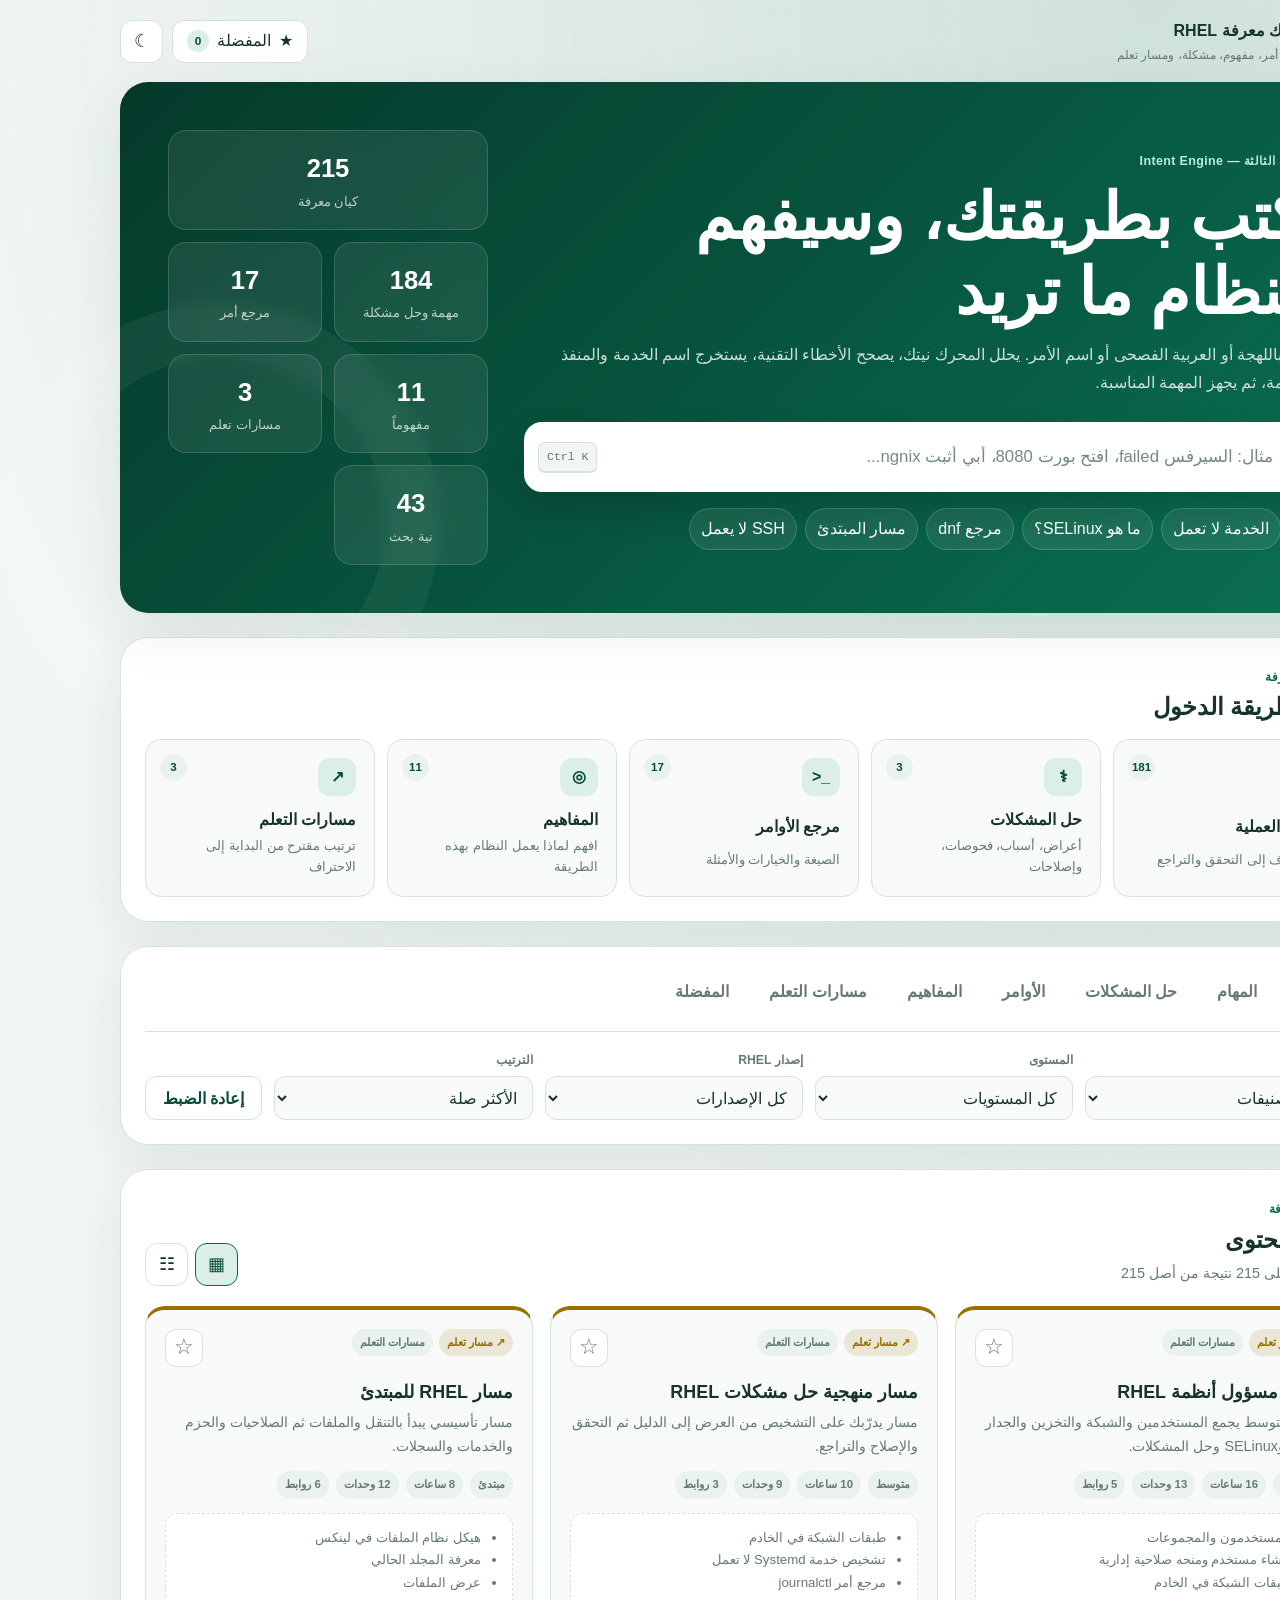
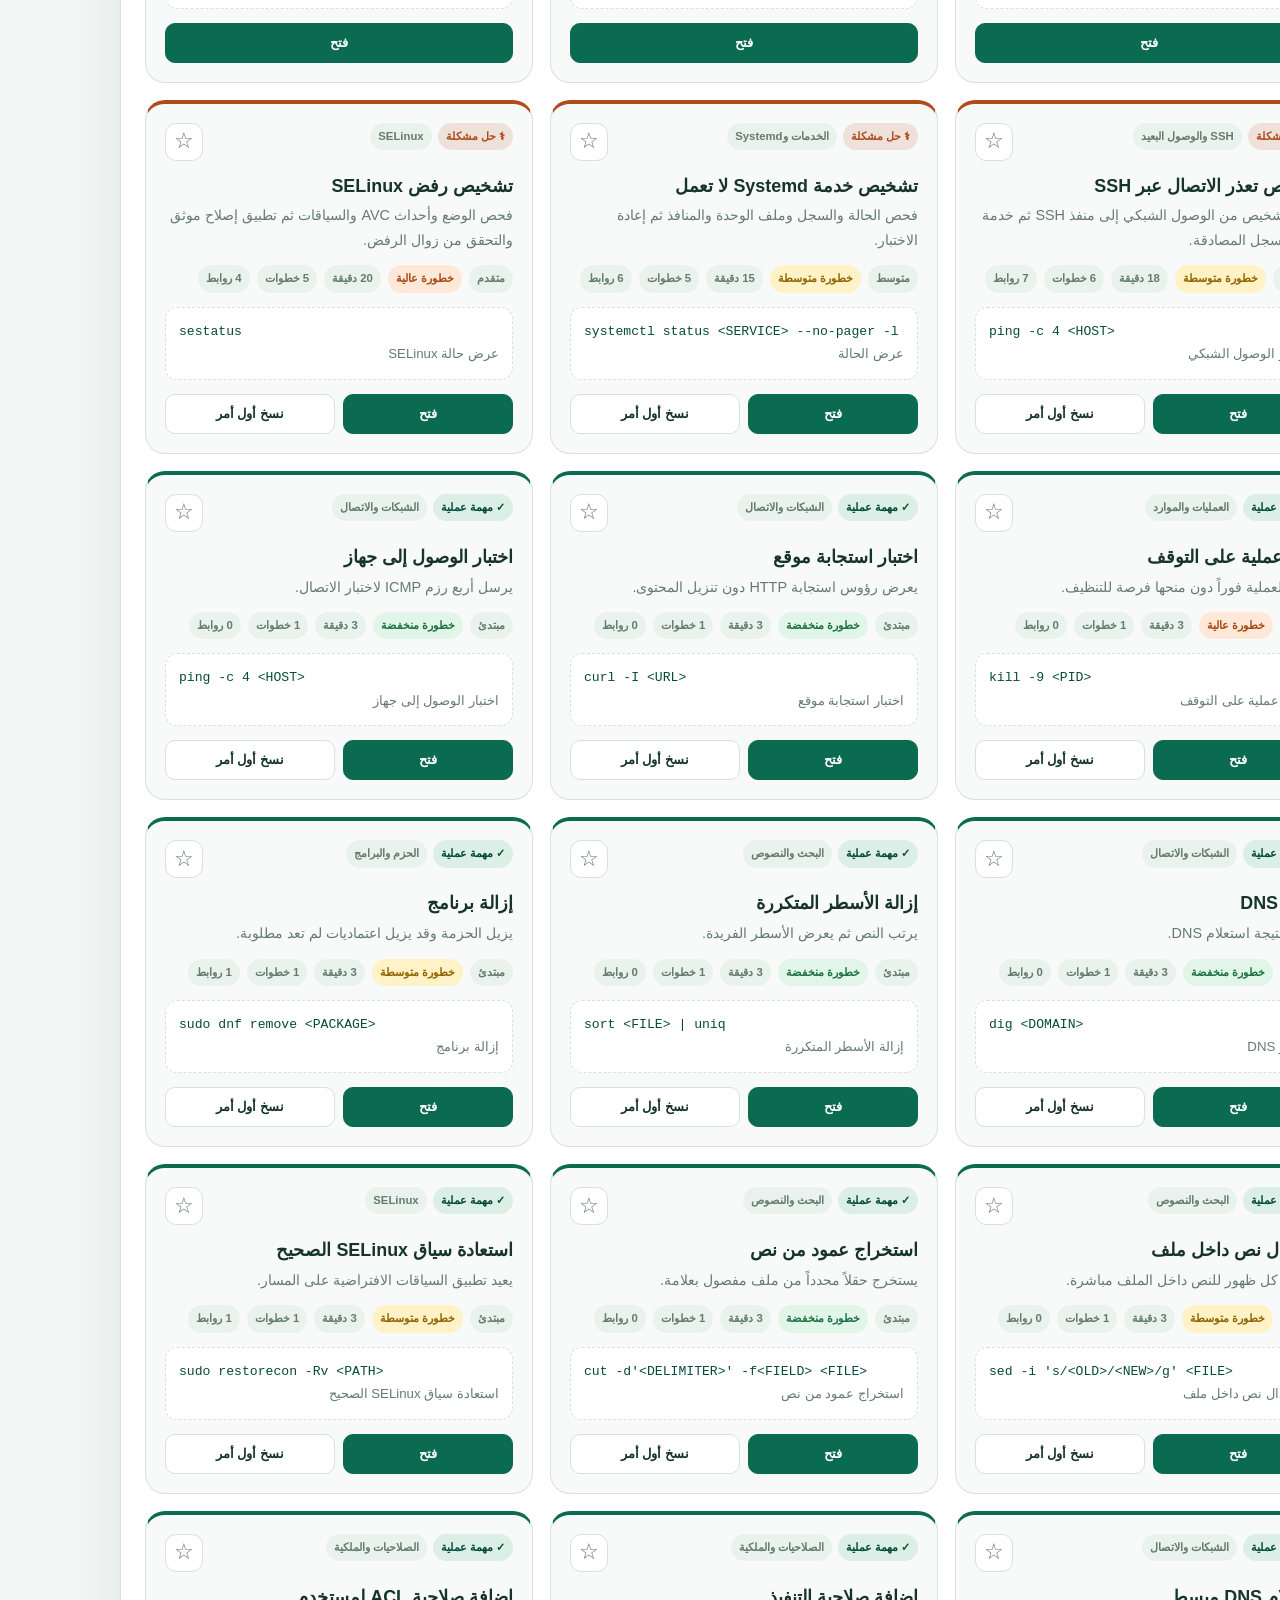
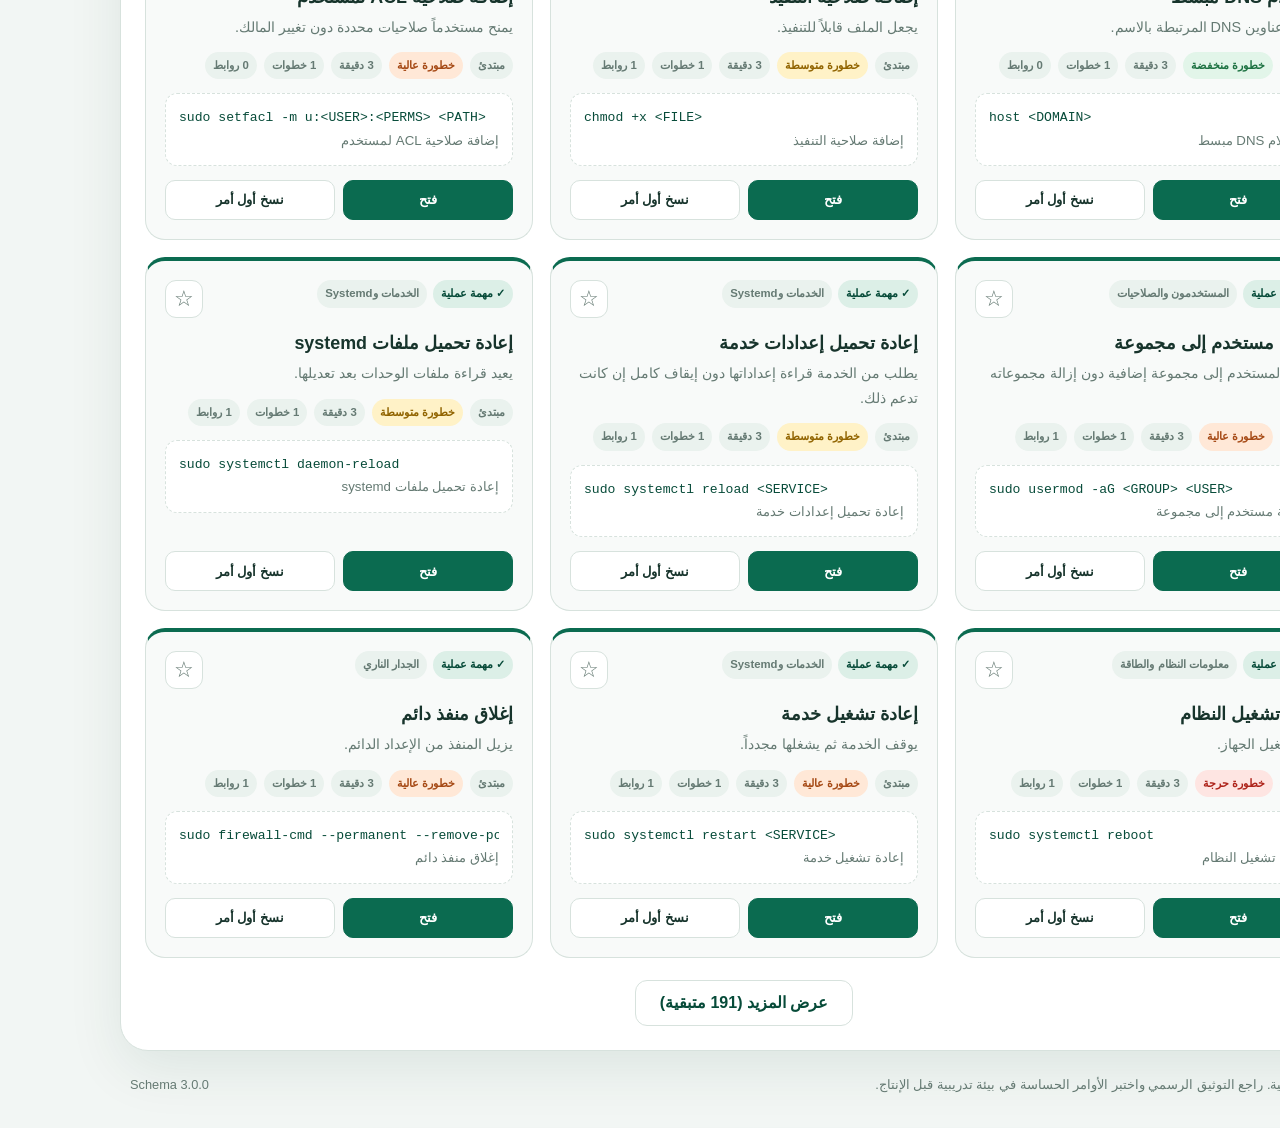
==== commit 3df80cd4: "Add files via upload" ====
--- a/index.html
+++ b/index.html
@@ -36,11 +36,11 @@
     <main>
       <section class="hero">
         <div class="hero__content">
-          <span class="hero__eyebrow">المرحلة الثانية — Knowledge Engine</span>
-          <h1>ابدأ بالسؤال، وانتقل بين المعرفة المترابطة</h1>
+          <span class="hero__eyebrow">المرحلة الثالثة — Intent Engine</span>
+          <h1>اكتب بطريقتك، وسيفهم النظام ما تريد</h1>
           <p>
-            ابحث بالعربية عن هدف أو مشكلة أو أمر. سيقودك النظام إلى المهمة العملية،
-            مرجع الأمر، المفهوم الذي يشرحها، والمسار التعليمي المناسب.
+            اكتب باللهجة أو العربية الفصحى أو اسم الأمر. يحلل المحرك نيتك، يصحح الأخطاء التقنية،
+            يستخرج اسم الخدمة والمنفذ والحزمة، ثم يجهز المهمة المناسبة.
           </p>
 
           <div class="search-wrapper">
@@ -48,7 +48,7 @@
               <span class="search-box__icon" aria-hidden="true">⌕</span>
               <input id="searchInput" type="search" autocomplete="off" spellcheck="false"
                      aria-label="البحث في محرك المعرفة" aria-controls="suggestions" aria-expanded="false"
-                     placeholder="مثال: لماذا الخدمة Failed؟ ما هو SELinux؟ كيف أفتح منفذ؟">
+                     placeholder="مثال: السيرفس failed، افتح بورت 8080، أبي أثبت ngnix...">
               <kbd>Ctrl K</kbd>
               <button id="clearSearchButton" class="clear-button" type="button" aria-label="مسح البحث" hidden>×</button>
             </div>
@@ -71,7 +71,13 @@
           <article><strong id="commandsMetric">—</strong><span>مرجع أمر</span></article>
           <article><strong id="conceptsMetric">—</strong><span>مفهوماً</span></article>
           <article><strong id="pathsMetric">—</strong><span>مسارات تعلم</span></article>
-        </div>
+          <article><strong id="intentsMetric">—</strong><span>نية بحث</span></article>
+        </div>
+      </section>
+
+
+      <section id="intentPanel" class="intent-panel" aria-live="polite" hidden>
+        <div id="intentPanelContent"></div>
       </section>
 
       <section class="type-explorer" aria-labelledby="explorerTitle">
@@ -192,6 +198,7 @@
     </article>
   </template>
 
+  <script src="intent-engine.js"></script>
   <script src="app.js"></script>
 </body>
 </html>
--- a/style.css
+++ b/style.css
@@ -12,7 +12,7 @@
   --border: #d7e2dd;
   --code-bg: #102a23;
   --code-text: #ddfff1;
-  --shadow: 0 18px 55px rgba(16, 64, 49, 0.09);
+  --shadow: 0 18px 55px rgba(16, 64, 49, .09);
   --low: #1d7242;
   --low-bg: #e2f5e9;
   --medium: #916400;
@@ -21,6 +21,11 @@
   --high-bg: #ffe8d7;
   --critical: #ae241b;
   --critical-bg: #fee5e2;
+  --task: #0b6b50;
+  --command: #245ea8;
+  --concept: #7751b7;
+  --trouble: #b04b1e;
+  --path: #987000;
   --radius-xl: 28px;
   --radius-lg: 20px;
   --radius-md: 14px;
@@ -41,7 +46,7 @@
   --border: #29443a;
   --code-bg: #07120f;
   --code-text: #d8fff0;
-  --shadow: 0 18px 55px rgba(0, 0, 0, 0.28);
+  --shadow: 0 18px 55px rgba(0, 0, 0, .28);
   --low: #73d296;
   --low-bg: #183a27;
   --medium: #f1cb62;
@@ -50,16 +55,15 @@
   --high-bg: #402719;
   --critical: #ff9189;
   --critical-bg: #401e1d;
-}
-
-* {
-  box-sizing: border-box;
-}
-
-html {
-  scroll-behavior: smooth;
-}
-
+  --task: #55c99e;
+  --command: #7db5ff;
+  --concept: #b69aef;
+  --trouble: #f2a16e;
+  --path: #f1cb62;
+}
+
+* { box-sizing: border-box; }
+html { scroll-behavior: smooth; }
 body {
   margin: 0;
   min-height: 100vh;
@@ -71,1157 +75,339 @@
   line-height: 1.7;
   transition: background-color .2s ease, color .2s ease;
 }
-
-button,
-input,
-select {
-  font: inherit;
-}
-
-button,
-select {
-  cursor: pointer;
-}
-
-button:focus-visible,
-input:focus-visible,
-select:focus-visible,
-a:focus-visible {
+button, input, select { font: inherit; }
+button, select { cursor: pointer; }
+button:focus-visible, input:focus-visible, select:focus-visible, a:focus-visible {
   outline: 3px solid color-mix(in srgb, var(--primary) 35%, transparent);
   outline-offset: 2px;
 }
-
-code,
-kbd {
-  direction: ltr;
-  unicode-bidi: embed;
-  font-family: Consolas, "Courier New", monospace;
-}
-
-mark {
-  padding: 0 .12em;
-  border-radius: 4px;
-  background: #ffe58a;
-  color: #302600;
-}
-
-html[data-theme="dark"] mark {
-  background: #685711;
-  color: #fff4b5;
-}
-
-[hidden] {
-  display: none !important;
-}
-
-.skip-link {
-  position: fixed;
-  top: 10px;
-  right: 10px;
-  z-index: 10000;
-  padding: 8px 14px;
-  border-radius: 8px;
-  background: var(--primary);
-  color: #fff;
-  transform: translateY(-150%);
-}
-
-.skip-link:focus {
-  transform: translateY(0);
-}
-
-.app {
-  width: min(1480px, calc(100% - 32px));
-  margin: 0 auto;
-}
-
-.topbar {
-  min-height: 82px;
-  display: flex;
-  align-items: center;
-  justify-content: space-between;
-  gap: 20px;
-}
-
-.brand {
-  display: flex;
-  align-items: center;
-  gap: 12px;
-  color: var(--text);
-  text-decoration: none;
-}
-
-.brand__mark {
-  width: 46px;
-  height: 46px;
+code, kbd { direction: ltr; unicode-bidi: embed; font-family: Consolas, "Courier New", monospace; }
+mark { padding: 0 .12em; border-radius: 4px; background: #ffe58a; color: #302600; }
+html[data-theme="dark"] mark { background: #685711; color: #fff4b5; }
+[hidden] { display: none !important; }
+
+.skip-link { position: fixed; top: 10px; right: 10px; z-index: 10000; padding: 8px 14px; border-radius: 8px; background: var(--primary); color: #fff; transform: translateY(-150%); }
+.skip-link:focus { transform: translateY(0); }
+.app-shell { width: min(1500px, calc(100% - 32px)); margin: 0 auto; }
+
+.topbar { min-height: 82px; display: flex; align-items: center; justify-content: space-between; gap: 20px; }
+.brand { display: flex; align-items: center; gap: 12px; color: var(--text); text-decoration: none; }
+.brand__terminal { width: 46px; height: 46px; display: grid; place-items: center; border-radius: 14px; background: var(--primary); color: #fff; direction: ltr; font-family: Consolas, monospace; font-weight: 800; box-shadow: 0 10px 25px color-mix(in srgb, var(--primary) 25%, transparent); }
+.brand strong, .brand small { display: block; }
+.brand small { margin-top: 1px; color: var(--muted); font-size: .76rem; }
+.topbar__actions { display: flex; align-items: center; gap: 9px; }
+.toolbar-button, .icon-button, .dialog-action, .reset-button, .primary-button, .load-more-button, .open-entity-button, .quick-action-button, .text-button {
+  border: 1px solid var(--border); background: var(--surface); color: var(--text);
+}
+.toolbar-button { min-height: 43px; display: flex; align-items: center; gap: 8px; padding: 0 14px; border-radius: 12px; }
+.toolbar-button b { min-width: 22px; height: 22px; display: grid; place-items: center; border-radius: 999px; background: var(--primary-soft); color: var(--primary-strong); font-size: .74rem; }
+.icon-button { width: 43px; height: 43px; display: grid; place-items: center; border-radius: 12px; font-size: 1.15rem; }
+.toolbar-button:hover, .icon-button:hover, .dialog-action:hover, .text-button:hover { border-color: var(--primary); background: var(--primary-soft); }
+.icon-button.is-active { border-color: var(--primary); color: var(--primary-strong); background: var(--primary-soft); }
+
+.hero {
+  min-height: 390px;
   display: grid;
-  place-items: center;
-  border-radius: 14px;
-  background: var(--primary);
-  color: #fff;
-  direction: ltr;
-  font-family: Consolas, monospace;
-  font-weight: 800;
-  box-shadow: 0 10px 25px color-mix(in srgb, var(--primary) 25%, transparent);
-}
-
-.brand strong,
-.brand small {
-  display: block;
-}
-
-.brand small {
-  margin-top: 1px;
-  color: var(--muted);
-  font-size: .76rem;
-}
-
-.topbar__actions {
-  display: flex;
-  align-items: center;
-  gap: 9px;
-}
-
-.topbar-button,
-.icon-button,
-.text-button,
-.reset-button,
-.primary-button,
-.load-more,
-.details-button,
-.copy-example-button {
-  border: 1px solid var(--border);
-  background: var(--surface);
-  color: var(--text);
-}
-
-.topbar-button {
-  min-height: 43px;
-  display: flex;
-  align-items: center;
-  gap: 8px;
-  padding: 0 14px;
-  border-radius: 12px;
-}
-
-.topbar-button b {
-  min-width: 22px;
-  height: 22px;
-  display: grid;
-  place-items: center;
-  border-radius: 999px;
-  background: var(--primary-soft);
-  color: var(--primary-strong);
-  font-size: .74rem;
-}
-
-.icon-button {
-  width: 43px;
-  height: 43px;
-  display: grid;
-  place-items: center;
-  border-radius: 12px;
-  font-size: 1.15rem;
-}
-
-.icon-button:hover,
-.topbar-button:hover,
-.text-button:hover {
-  border-color: var(--primary);
-  background: var(--primary-soft);
-}
-
-.icon-button.is-active {
-  border-color: var(--primary);
-  color: var(--primary-strong);
-  background: var(--primary-soft);
-}
-
-.hero {
-  min-height: 360px;
-  display: grid;
-  grid-template-columns: minmax(0, 1.45fr) minmax(310px, .55fr);
+  grid-template-columns: minmax(0, 1.45fr) minmax(320px, .55fr);
   align-items: center;
   gap: 36px;
   padding: 48px;
-  overflow: visible;
   position: relative;
   border-radius: var(--radius-xl);
-  background:
-    linear-gradient(135deg, rgba(5, 57, 42, .99), rgba(10, 112, 82, .95)),
-    var(--primary);
+  background: linear-gradient(135deg, rgba(5, 57, 42, .99), rgba(10, 112, 82, .95)), var(--primary);
   color: #fff;
   box-shadow: var(--shadow);
-}
-
-.hero::before {
-  content: "";
-  position: absolute;
-  inset: auto auto -130px -120px;
-  width: 330px;
-  height: 330px;
-  border: 55px solid rgba(255, 255, 255, .05);
-  border-radius: 50%;
-  pointer-events: none;
-}
-
-.hero__content,
-.hero__metrics {
-  position: relative;
-  z-index: 2;
-}
-
-.eyebrow {
-  display: inline-block;
-  color: var(--primary);
-  font-size: .78rem;
-  font-weight: 800;
-  letter-spacing: .03em;
-}
-
-.hero .eyebrow {
-  color: #b9edd9;
-}
-
-.hero h1 {
-  max-width: 850px;
-  margin: 7px 0 10px;
-  font-size: clamp(2.25rem, 5vw, 4.4rem);
-  line-height: 1.18;
-}
-
-.hero p {
-  max-width: 790px;
-  margin: 0;
-  color: rgba(255, 255, 255, .8);
-  font-size: 1.02rem;
-}
-
-.search-area {
-  position: relative;
-  max-width: 920px;
-  margin-top: 26px;
-}
-
-.search-box {
-  min-height: 70px;
-  display: flex;
-  align-items: center;
-  gap: 12px;
-  padding: 0 14px 0 11px;
-  border: 3px solid transparent;
-  border-radius: 18px;
-  background: #fff;
-  color: #17342c;
-  box-shadow: 0 18px 35px rgba(0, 0, 0, .16);
-  transition: border-color .18s ease, box-shadow .18s ease;
-}
-
-.search-box:focus-within {
-  border-color: #8de0c0;
-  box-shadow: 0 18px 40px rgba(0, 0, 0, .22);
-}
-
-.search-box__icon {
-  font-size: 1.7rem;
-  color: #0b6b50;
-  transform: rotate(-15deg);
-}
-
-.search-box input {
-  min-width: 0;
-  flex: 1;
-  border: 0;
-  outline: 0;
-  background: transparent;
-  color: #17342c;
-  font-size: 1.05rem;
-}
-
-.search-box input::placeholder {
-  color: #758a82;
-}
-
-.search-box kbd {
-  padding: 4px 8px;
-  border: 1px solid #d6e1dd;
-  border-bottom-width: 2px;
-  border-radius: 7px;
-  background: #f2f5f4;
-  color: #64766f;
-  font-size: .72rem;
-  white-space: nowrap;
-}
-
-.clear-button {
-  width: 35px;
-  height: 35px;
-  border: 0;
-  border-radius: 50%;
-  background: #e7efec;
-  color: #26483e;
-  font-size: 1.45rem;
-  line-height: 1;
-}
-
-.suggestions {
-  position: absolute;
-  z-index: 100;
-  top: calc(100% + 8px);
-  right: 0;
-  left: 0;
-  max-height: 360px;
-  overflow-y: auto;
-  padding: 8px;
-  border: 1px solid var(--border);
-  border-radius: 16px;
-  background: var(--surface);
-  color: var(--text);
-  box-shadow: 0 22px 55px rgba(0, 0, 0, .2);
-}
-
-.suggestion {
-  width: 100%;
-  display: grid;
-  grid-template-columns: 1fr auto;
-  gap: 12px;
-  padding: 11px 12px;
-  border: 0;
-  border-radius: 11px;
-  background: transparent;
-  color: var(--text);
-  text-align: right;
-}
-
-.suggestion:hover,
-.suggestion.is-active {
-  background: var(--primary-soft);
-}
-
-.suggestion strong {
-  display: block;
-}
-
-.suggestion small {
-  color: var(--muted);
-}
-
-.suggestion code {
-  align-self: center;
-  color: var(--primary-strong);
-  font-size: .75rem;
-}
-
-.quick-searches {
-  display: flex;
-  flex-wrap: wrap;
-  align-items: center;
-  gap: 8px;
-  margin-top: 16px;
-}
-
-.quick-searches > span {
-  color: rgba(255, 255, 255, .67);
-  font-size: .82rem;
-}
-
-.quick-searches button {
-  padding: 6px 11px;
-  border: 1px solid rgba(255, 255, 255, .18);
-  border-radius: 999px;
-  background: rgba(255, 255, 255, .08);
-  color: #fff;
-}
-
-.quick-searches button:hover {
-  background: rgba(255, 255, 255, .16);
-}
-
-.hero__metrics {
-  display: grid;
-  gap: 12px;
-}
-
-.hero__metrics article {
-  min-height: 93px;
-  display: flex;
-  align-items: center;
-  justify-content: space-between;
-  gap: 16px;
-  padding: 19px 22px;
-  border: 1px solid rgba(255, 255, 255, .14);
-  border-radius: 18px;
-  background: rgba(255, 255, 255, .08);
-  backdrop-filter: blur(8px);
-}
-
-.hero__metrics strong {
-  font-size: 1.65rem;
-}
-
-.hero__metrics span {
-  color: rgba(255, 255, 255, .72);
-  font-size: .86rem;
-}
-
-.control-panel,
-.results-section,
-.recent-panel {
+  overflow: visible;
+}
+.hero::before { content: ""; position: absolute; inset: auto auto -130px -120px; width: 330px; height: 330px; border: 55px solid rgba(255,255,255,.05); border-radius: 50%; pointer-events: none; }
+.hero__content, .hero__stats { position: relative; z-index: 2; }
+.hero__eyebrow { display: inline-block; color: #b9edd9; font-size: .78rem; font-weight: 800; letter-spacing: .03em; }
+.hero h1 { max-width: 900px; margin: 7px 0 10px; font-size: clamp(2.25rem, 5vw, 4.35rem); line-height: 1.18; }
+.hero p { max-width: 830px; margin: 0; color: rgba(255,255,255,.8); font-size: 1.02rem; }
+.search-wrapper { position: relative; max-width: 940px; margin-top: 26px; }
+.search-box { min-height: 70px; display: flex; align-items: center; gap: 12px; padding: 0 14px 0 11px; border: 3px solid transparent; border-radius: 18px; background: #fff; color: #17342c; box-shadow: 0 18px 35px rgba(0,0,0,.16); transition: .18s ease; }
+.search-box:focus-within { border-color: #8de0c0; box-shadow: 0 18px 40px rgba(0,0,0,.22); }
+.search-box__icon { font-size: 1.7rem; color: #0b6b50; transform: rotate(-15deg); }
+.search-box input { min-width: 0; flex: 1; border: 0; outline: 0; background: transparent; color: #17342c; font-size: 1.05rem; }
+.search-box input::placeholder { color: #758a82; }
+.search-box kbd { padding: 4px 8px; border: 1px solid #d6e1dd; border-bottom-width: 2px; border-radius: 7px; background: #f2f5f4; color: #64766f; font-size: .72rem; white-space: nowrap; }
+.clear-button { width: 35px; height: 35px; border: 0; border-radius: 50%; background: #e7efec; color: #26483e; font-size: 1.45rem; line-height: 1; }
+.suggestions { position: absolute; z-index: 100; top: calc(100% + 8px); right: 0; left: 0; max-height: 390px; overflow-y: auto; padding: 8px; border: 1px solid var(--border); border-radius: 16px; background: var(--surface); color: var(--text); box-shadow: 0 22px 55px rgba(0,0,0,.2); }
+.suggestion { width: 100%; display: grid; grid-template-columns: 1fr auto; gap: 12px; padding: 11px 12px; border: 0; border-radius: 11px; background: transparent; color: var(--text); text-align: right; }
+.suggestion:hover, .suggestion.is-active { background: var(--primary-soft); }
+.suggestion strong { display: block; }
+.suggestion small { color: var(--muted); }
+.suggestion .suggestion-type { align-self: center; padding: 4px 8px; border-radius: 999px; background: var(--surface-2); color: var(--primary-strong); font-size: .72rem; }
+.quick-searches { display: flex; flex-wrap: wrap; align-items: center; gap: 8px; margin-top: 16px; }
+.quick-searches > span { color: rgba(255,255,255,.67); font-size: .82rem; }
+.quick-searches button { padding: 6px 11px; border: 1px solid rgba(255,255,255,.18); border-radius: 999px; background: rgba(255,255,255,.08); color: #fff; }
+.quick-searches button:hover { background: rgba(255,255,255,.16); }
+.hero__stats { display: grid; grid-template-columns: repeat(2, 1fr); gap: 12px; }
+.hero__stats article { min-height: 97px; display: flex; flex-direction: column; align-items: center; justify-content: center; padding: 16px; border: 1px solid rgba(255,255,255,.14); border-radius: 18px; background: rgba(255,255,255,.08); backdrop-filter: blur(8px); text-align: center; }
+.hero__stats article:first-child { grid-column: span 2; }
+.hero__stats strong { font-size: 1.6rem; }
+.hero__stats span { color: rgba(255,255,255,.72); font-size: .82rem; }
+
+.type-explorer, .control-panel, .results-section { margin-top: 24px; padding: 24px; border: 1px solid var(--border); border-radius: var(--radius-xl); background: var(--surface); box-shadow: var(--shadow); }
+.section-heading { display: flex; align-items: end; justify-content: space-between; gap: 20px; margin-bottom: 20px; }
+.section-heading--compact { margin-bottom: 15px; }
+.section-heading h2 { margin: 2px 0 0; line-height: 1.35; }
+.section-heading p { margin: 5px 0 0; color: var(--muted); font-size: .9rem; }
+.eyebrow { display: inline-block; color: var(--primary); font-size: .78rem; font-weight: 800; letter-spacing: .03em; }
+.type-grid { display: grid; grid-template-columns: repeat(5, minmax(0, 1fr)); gap: 12px; }
+.type-tile { min-width: 0; position: relative; display: grid; justify-items: start; gap: 3px; padding: 18px; border: 1px solid var(--border); border-radius: 16px; background: var(--surface-3); color: var(--text); text-align: right; transition: .18s ease; }
+.type-tile:hover { transform: translateY(-3px); border-color: var(--primary); box-shadow: 0 13px 25px rgba(14,62,47,.08); }
+.type-tile__icon { width: 38px; height: 38px; display: grid; place-items: center; margin-bottom: 8px; border-radius: 12px; background: var(--primary-soft); color: var(--primary-strong); direction: ltr; font-weight: 800; }
+.type-tile strong { font-size: .98rem; }
+.type-tile small { color: var(--muted); line-height: 1.55; }
+.type-tile b { position: absolute; top: 14px; left: 14px; min-width: 27px; height: 27px; display: grid; place-items: center; border-radius: 999px; background: var(--surface-2); color: var(--primary-strong); font-size: .72rem; }
+
+.view-tabs { display: flex; flex-wrap: wrap; gap: 8px; padding-bottom: 18px; border-bottom: 1px solid var(--border); }
+.view-tab { min-height: 42px; padding: 0 15px; border: 1px solid transparent; border-radius: 11px; background: transparent; color: var(--muted); font-weight: 700; }
+.view-tab:hover { background: var(--surface-2); }
+.view-tab.is-active { border-color: color-mix(in srgb, var(--primary) 35%, var(--border)); background: var(--primary-soft); color: var(--primary-strong); }
+.filters { display: grid; grid-template-columns: repeat(4, minmax(130px, 1fr)) auto; align-items: end; gap: 12px; margin-top: 18px; }
+.filters label { display: grid; gap: 6px; }
+.filters label > span { color: var(--muted); font-size: .76rem; font-weight: 700; }
+select { width: 100%; min-height: 44px; padding: 0 11px; border: 1px solid var(--border); border-radius: 11px; outline: 0; background: var(--surface-3); color: var(--text); }
+select:focus { border-color: var(--primary); }
+.reset-button { min-height: 44px; padding: 0 17px; border-radius: 11px; color: var(--primary-strong); font-weight: 700; }
+.reset-button:hover { background: var(--primary-soft); border-color: var(--primary); }
+.layout-buttons { display: flex; gap: 7px; }
+.active-filters { display: flex; flex-wrap: wrap; gap: 8px; margin: -5px 0 20px; }
+.filter-chip { display: inline-flex; align-items: center; gap: 7px; padding: 6px 10px; border-radius: 999px; background: var(--surface-2); color: var(--text); font-size: .78rem; }
+.filter-chip button { width: 19px; height: 19px; padding: 0; border: 0; border-radius: 50%; background: color-mix(in srgb, var(--text) 9%, transparent); color: var(--text); line-height: 1; }
+
+.results-grid { display: grid; grid-template-columns: repeat(3, minmax(0, 1fr)); gap: 17px; }
+.results-grid.list-view { grid-template-columns: 1fr; }
+.results-grid.list-view .entity-card { display: grid; grid-template-columns: minmax(260px,.8fr) minmax(0,1.4fr); column-gap: 24px; }
+.results-grid.list-view .entity-card__header, .results-grid.list-view .entity-title, .results-grid.list-view .entity-summary { grid-column: 1; }
+.results-grid.list-view .entity-meta, .results-grid.list-view .entity-preview, .results-grid.list-view .entity-card__footer { grid-column: 2; }
+.results-grid.list-view .entity-preview { grid-row: 1 / span 3; align-self: center; }
+.entity-card { min-width: 0; display: flex; flex-direction: column; padding: 19px; border: 1px solid var(--border); border-radius: var(--radius-lg); background: var(--surface-3); transition: .18s ease; }
+.entity-card:hover { transform: translateY(-3px); border-color: color-mix(in srgb, var(--primary) 45%, var(--border)); box-shadow: 0 15px 28px rgba(14,62,47,.08); }
+.entity-card[data-type="command"] { border-top: 4px solid var(--command); }
+.entity-card[data-type="concept"] { border-top: 4px solid var(--concept); }
+.entity-card[data-type="troubleshooting"] { border-top: 4px solid var(--trouble); }
+.entity-card[data-type="learning_path"] { border-top: 4px solid var(--path); }
+.entity-card[data-type="task"] { border-top: 4px solid var(--task); }
+.entity-card__header { min-width: 0; display: flex; align-items: start; justify-content: space-between; gap: 12px; }
+.entity-card__badges { display: flex; flex-wrap: wrap; gap: 6px; }
+.type-badge, .category-badge, .meta-badge, .status-badge, .risk-badge { display: inline-flex; align-items: center; width: fit-content; padding: 4px 8px; border-radius: 999px; font-size: .71rem; font-weight: 800; }
+.type-badge { background: var(--primary-soft); color: var(--primary-strong); }
+.category-badge, .meta-badge { background: var(--surface-2); color: var(--muted); }
+.type-badge.type-command { background: color-mix(in srgb, var(--command) 14%, transparent); color: var(--command); }
+.type-badge.type-concept { background: color-mix(in srgb, var(--concept) 14%, transparent); color: var(--concept); }
+.type-badge.type-troubleshooting { background: color-mix(in srgb, var(--trouble) 14%, transparent); color: var(--trouble); }
+.type-badge.type-learning_path { background: color-mix(in srgb, var(--path) 14%, transparent); color: var(--path); }
+.favorite-button { flex: 0 0 auto; width: 38px; height: 38px; border: 1px solid var(--border); border-radius: 11px; background: var(--surface); color: var(--muted); font-size: 1.4rem; line-height: 1; }
+.favorite-button:hover, .favorite-button.is-favorite { border-color: #d1a200; background: #fff5c9; color: #9a7200; }
+html[data-theme="dark"] .favorite-button.is-favorite { background: #453a12; color: #ffe27c; }
+.entity-title { margin: 13px 0 4px; font-size: 1.12rem; line-height: 1.45; }
+.entity-summary { margin: 0 0 13px; color: var(--muted); font-size: .9rem; }
+.entity-meta { display: flex; flex-wrap: wrap; gap: 7px; }
+.entity-preview { min-width: 0; margin-top: 14px; padding: 13px; border: 1px dashed var(--border); border-radius: 12px; background: var(--surface); }
+.entity-preview code { display: block; overflow-x: auto; color: var(--primary-strong); white-space: nowrap; font-size: .82rem; }
+.entity-preview p, .entity-preview ul { margin: 0; color: var(--muted); font-size: .83rem; }
+.entity-preview ul { padding-right: 18px; }
+.entity-card__footer { display: flex; gap: 8px; margin-top: auto; padding-top: 14px; }
+.open-entity-button, .quick-action-button { flex: 1; min-height: 40px; border-radius: 10px; font-size: .8rem; font-weight: 700; }
+.open-entity-button { border-color: var(--primary); background: var(--primary); color: #fff; }
+.quick-action-button:hover { border-color: var(--primary); background: var(--primary-soft); }
+
+.state-card { min-height: 270px; display: grid; place-items: center; align-content: center; padding: 30px; border: 1px dashed var(--border); border-radius: var(--radius-lg); background: var(--surface-3); text-align: center; }
+.state-card h3, .state-card p { margin: 3px 0; }
+.state-card p { max-width: 650px; color: var(--muted); }
+.state-card--error { border-color: color-mix(in srgb, var(--critical) 45%, var(--border)); background: var(--critical-bg); color: var(--critical); }
+.state-card__icon { width: 50px; height: 50px; display: grid; place-items: center; margin-bottom: 8px; border-radius: 50%; background: var(--surface-2); color: var(--primary); font-size: 1.6rem; font-weight: 900; }
+.loader { width: 42px; height: 42px; margin-bottom: 12px; border: 4px solid var(--surface-2); border-top-color: var(--primary); border-radius: 50%; animation: spin .8s linear infinite; }
+@keyframes spin { to { transform: rotate(360deg); } }
+.primary-button { min-height: 42px; margin-top: 14px; padding: 0 17px; border-color: var(--primary); border-radius: 11px; background: var(--primary); color: #fff; font-weight: 700; }
+.load-more-button { min-height: 46px; display: block; margin: 22px auto 0; padding: 0 24px; border-radius: 12px; color: var(--primary-strong); font-weight: 700; }
+.load-more-button:hover { border-color: var(--primary); background: var(--primary-soft); }
+
+.toast { position: fixed; z-index: 3000; left: 22px; bottom: 22px; max-width: min(360px, calc(100% - 44px)); padding: 11px 17px; border-radius: 11px; background: var(--code-bg); color: var(--code-text); box-shadow: var(--shadow); opacity: 0; transform: translateY(18px); pointer-events: none; transition: .2s ease; }
+.toast.is-visible { opacity: 1; transform: translateY(0); }
+
+.entity-dialog { width: min(1020px, calc(100% - 28px)); max-height: min(900px, calc(100vh - 30px)); overflow-y: auto; padding: 0; border: 1px solid var(--border); border-radius: 24px; background: var(--surface); color: var(--text); box-shadow: 0 30px 90px rgba(0,0,0,.38); }
+.entity-dialog::backdrop { background: rgba(4,17,13,.69); backdrop-filter: blur(4px); }
+.dialog-topbar { position: sticky; top: 0; z-index: 20; min-height: 64px; display: flex; align-items: center; justify-content: space-between; gap: 12px; padding: 10px 14px; border-bottom: 1px solid var(--border); background: color-mix(in srgb, var(--surface) 92%, transparent); backdrop-filter: blur(12px); }
+.dialog-close { width: 40px; height: 40px; border: 1px solid var(--border); border-radius: 11px; background: var(--surface); color: var(--text); font-size: 1.45rem; }
+.dialog-topbar__actions { display: flex; flex-wrap: wrap; gap: 8px; }
+.dialog-action { min-height: 40px; padding: 0 13px; border-radius: 10px; font-size: .8rem; font-weight: 700; }
+.dialog-body { padding: 30px; }
+.entity-hero { display: grid; grid-template-columns: 1fr auto; gap: 24px; align-items: start; padding-bottom: 22px; border-bottom: 1px solid var(--border); }
+.entity-hero h2 { margin: 8px 0 7px; font-size: clamp(1.7rem, 4vw, 2.6rem); line-height: 1.3; }
+.entity-hero p { margin: 0; color: var(--muted); }
+.entity-hero__meta { min-width: 210px; display: grid; gap: 8px; }
+.info-pill { display: flex; justify-content: space-between; gap: 12px; padding: 9px 11px; border: 1px solid var(--border); border-radius: 11px; background: var(--surface-3); font-size: .8rem; }
+.info-pill span { color: var(--muted); }
+.dialog-section { margin-top: 24px; }
+.dialog-section__heading { display: flex; align-items: center; justify-content: space-between; gap: 14px; margin-bottom: 12px; }
+.dialog-section h3 { margin: 0; font-size: 1.12rem; }
+.section-note { color: var(--muted); font-size: .8rem; }
+.callout { padding: 14px 16px; border-right: 4px solid var(--primary); border-radius: 12px; background: var(--primary-soft); color: var(--text); }
+.callout--warning { border-color: var(--high); background: var(--high-bg); color: var(--high); }
+.callout--danger { border-color: var(--critical); background: var(--critical-bg); color: var(--critical); }
+.variables-grid, .detail-grid, .resource-grid, .examples-grid, .concept-grid { display: grid; grid-template-columns: repeat(2, minmax(0,1fr)); gap: 11px; }
+.variable-field { display: grid; gap: 6px; }
+.variable-field span { color: var(--muted); font-size: .78rem; font-weight: 700; }
+.variable-field input { min-height: 43px; padding: 0 12px; border: 1px solid var(--border); border-radius: 10px; background: var(--surface-3); color: var(--text); outline: 0; direction: ltr; }
+.variable-field input:focus { border-color: var(--primary); }
+.progress-panel { padding: 13px 15px; border: 1px solid var(--border); border-radius: 12px; background: var(--surface-3); }
+.progress-panel__header { display: flex; justify-content: space-between; gap: 12px; color: var(--muted); font-size: .8rem; }
+.progress-track { height: 9px; margin-top: 9px; overflow: hidden; border-radius: 999px; background: var(--surface-2); }
+.progress-bar { height: 100%; border-radius: inherit; background: var(--primary); transition: width .2s ease; }
+.steps-list { display: grid; gap: 12px; }
+.step-card { display: grid; grid-template-columns: auto 1fr; gap: 12px; padding: 16px; border: 1px solid var(--border); border-radius: 15px; background: var(--surface-3); }
+.step-card.is-complete { border-color: color-mix(in srgb, var(--low) 55%, var(--border)); background: var(--low-bg); }
+.step-check { width: 28px; height: 28px; margin-top: 2px; accent-color: var(--primary); }
+.step-card h4 { margin: 0 0 4px; }
+.step-card p { margin: 0 0 10px; color: var(--muted); font-size: .87rem; }
+.command-box { min-width: 0; display: flex; align-items: stretch; overflow: hidden; border-radius: 11px; background: var(--code-bg); direction: ltr; }
+.command-box code { flex: 1; min-width: 0; overflow-x: auto; padding: 13px; color: var(--code-text); white-space: nowrap; font-size: .84rem; }
+.command-copy { flex: 0 0 auto; padding: 0 13px; border: 0; border-left: 1px solid rgba(255,255,255,.13); background: rgba(255,255,255,.08); color: #fff; font-weight: 700; }
+.expected-result { margin-top: 9px; padding: 9px 11px; border-radius: 9px; background: var(--surface); color: var(--muted); font-size: .8rem; }
+.verification-list, .error-list, .option-list, .module-list { display: grid; gap: 10px; }
+.verification-item, .error-item, .option-item, .module-item, .resource-card, .concept-card, .example-card { padding: 13px; border: 1px solid var(--border); border-radius: 12px; background: var(--surface-3); }
+.verification-item h4, .error-item h4, .example-card h4, .concept-card h4 { margin: 0 0 6px; }
+.verification-item code, .error-check code, .syntax-box { display: block; overflow-x: auto; margin: 7px 0; padding: 11px; border-radius: 9px; background: var(--code-bg); color: var(--code-text); white-space: nowrap; }
+.error-item { border-right: 4px solid var(--high); }
+.error-item p, .option-item p, .concept-card p, .example-card p { margin: 4px 0; color: var(--muted); font-size: .85rem; }
+.error-item ul, .bullet-list, .rollback-list { margin: 7px 0 0; padding-right: 21px; }
+.error-check { margin-top: 9px; padding-top: 9px; border-top: 1px solid var(--border); }
+.resource-card code { display: block; overflow-x: auto; margin-top: 4px; color: var(--primary-strong); }
+.option-item { display: grid; grid-template-columns: minmax(120px,.35fr) 1fr; gap: 12px; align-items: start; }
+.option-item code { color: var(--command); font-weight: 700; }
+.example-card .command-box { margin-top: 10px; }
+.mental-model { padding: 20px; border: 1px dashed color-mix(in srgb, var(--concept) 50%, var(--border)); border-radius: 15px; background: color-mix(in srgb, var(--concept) 7%, var(--surface)); text-align: center; font-size: 1.02rem; }
+.module-item { display: grid; grid-template-columns: auto 1fr auto; align-items: center; gap: 12px; }
+.module-number { width: 31px; height: 31px; display: grid; place-items: center; border-radius: 50%; background: var(--primary-soft); color: var(--primary-strong); font-size: .78rem; font-weight: 800; }
+.module-item.is-complete { border-color: var(--low); background: var(--low-bg); }
+.module-item h4 { margin: 0; }
+.module-item p { margin: 2px 0 0; color: var(--muted); font-size: .82rem; }
+.module-actions { display: flex; gap: 7px; }
+.module-actions button { min-height: 36px; padding: 0 10px; border: 1px solid var(--border); border-radius: 9px; background: var(--surface); color: var(--text); font-size: .76rem; }
+
+.graph-wrap { overflow-x: auto; border: 1px solid var(--border); border-radius: 16px; background: radial-gradient(circle at center, var(--surface), var(--surface-3)); }
+.knowledge-graph { width: 100%; min-width: 700px; height: 390px; display: block; }
+.graph-line { stroke: color-mix(in srgb, var(--primary) 38%, var(--border)); stroke-width: 2; }
+.graph-node circle { fill: var(--surface); stroke: var(--border); stroke-width: 2; transition: .15s ease; }
+.graph-node text { fill: var(--text); font-family: Tahoma, Arial, sans-serif; font-size: 12px; pointer-events: none; }
+.graph-node[data-current="true"] circle { fill: var(--primary); stroke: var(--primary); }
+.graph-node[data-current="true"] text { fill: #fff; font-weight: 800; }
+.graph-node:not([data-current="true"]) { cursor: pointer; }
+.graph-node:not([data-current="true"]):hover circle { stroke: var(--primary); fill: var(--primary-soft); }
+.related-list { display: flex; flex-wrap: wrap; gap: 8px; margin-top: 11px; }
+.related-button { padding: 7px 11px; border: 1px solid var(--border); border-radius: 999px; background: var(--surface-3); color: var(--text); }
+.related-button:hover { border-color: var(--primary); background: var(--primary-soft); }
+
+.risk-low { background: var(--low-bg); color: var(--low); }
+.risk-medium { background: var(--medium-bg); color: var(--medium); }
+.risk-high { background: var(--high-bg); color: var(--high); }
+.risk-critical { background: var(--critical-bg); color: var(--critical); }
+.footer { display: flex; justify-content: space-between; gap: 20px; padding: 23px 10px 32px; color: var(--muted); font-size: .8rem; }
+.footer p { margin: 0; }
+
+@media (max-width: 1200px) {
+  .hero { grid-template-columns: 1fr; }
+  .hero__stats { grid-template-columns: repeat(6,1fr); }
+  .hero__stats article:first-child { grid-column: auto; }
+  .type-grid { grid-template-columns: repeat(3,1fr); }
+  .results-grid { grid-template-columns: repeat(2,minmax(0,1fr)); }
+}
+@media (max-width: 820px) {
+  .app-shell { width: min(100% - 18px,1500px); }
+  .topbar { min-height: 70px; }
+  .brand small, .toolbar-button > span:not(:first-child) { display: none; }
+  .hero { min-height: auto; padding: 29px 20px; border-radius: 20px; }
+  .hero h1 { font-size: 2.25rem; }
+  .search-box { min-height: 62px; }
+  .search-box kbd { display: none; }
+  .hero__stats { grid-template-columns: repeat(2,1fr); }
+  .hero__stats article:first-child { grid-column: span 2; }
+  .type-explorer, .control-panel, .results-section { padding: 15px; border-radius: 19px; }
+  .type-grid { grid-template-columns: 1fr 1fr; }
+  .filters { grid-template-columns: 1fr 1fr; }
+  .reset-button { grid-column: span 2; }
+  .results-grid, .results-grid.list-view { grid-template-columns: 1fr; }
+  .results-grid.list-view .entity-card { display: flex; }
+  .results-grid.list-view .entity-card > * { grid-column: auto; grid-row: auto; }
+  .entity-hero { grid-template-columns: 1fr; }
+  .entity-hero__meta { min-width: 0; grid-template-columns: repeat(2,1fr); }
+  .variables-grid, .detail-grid, .resource-grid, .examples-grid, .concept-grid { grid-template-columns: 1fr; }
+  .dialog-body { padding: 20px 16px 28px; }
+  .dialog-topbar { align-items: start; }
+  .dialog-topbar__actions { justify-content: flex-end; }
+  .option-item { grid-template-columns: 1fr; }
+  .module-item { grid-template-columns: auto 1fr; }
+  .module-actions { grid-column: 2; }
+  .footer { flex-direction: column; }
+}
+@media (max-width: 500px) {
+  .type-grid, .filters { grid-template-columns: 1fr; }
+  .reset-button { grid-column: auto; }
+  .quick-searches button:nth-of-type(n+4) { display: none; }
+  .entity-card__footer { flex-direction: column; }
+  .dialog-action { padding: 0 9px; }
+  .entity-hero__meta { grid-template-columns: 1fr; }
+}
+@media (prefers-reduced-motion: reduce) {
+  *, *::before, *::after { scroll-behavior: auto !important; animation-duration: .01ms !important; transition-duration: .01ms !important; }
+}
+
+
+/* ================= Phase 3: Intent Engine ================= */
+.intent-panel {
   margin-top: 24px;
-  padding: 24px;
-  border: 1px solid var(--border);
+  padding: 0;
   border-radius: var(--radius-xl);
-  background: var(--surface);
+  background: linear-gradient(135deg, color-mix(in srgb, var(--primary) 11%, var(--surface)), var(--surface));
+  border: 1px solid color-mix(in srgb, var(--primary) 35%, var(--border));
   box-shadow: var(--shadow);
-}
-
-.view-tabs {
-  display: flex;
-  flex-wrap: wrap;
-  gap: 8px;
-  padding-bottom: 18px;
-  border-bottom: 1px solid var(--border);
-}
-
-.view-tab {
-  min-height: 42px;
-  padding: 0 15px;
-  border: 1px solid transparent;
-  border-radius: 11px;
-  background: transparent;
-  color: var(--muted);
-  font-weight: 700;
-}
-
-.view-tab:hover {
-  background: var(--surface-2);
-}
-
-.view-tab.is-active {
-  border-color: color-mix(in srgb, var(--primary) 35%, var(--border));
-  background: var(--primary-soft);
-  color: var(--primary-strong);
-}
-
-.filters {
-  display: grid;
-  grid-template-columns: repeat(5, minmax(130px, 1fr)) auto;
-  align-items: end;
-  gap: 12px;
-  margin-top: 18px;
-}
-
-.filters label {
-  display: grid;
-  gap: 6px;
-}
-
-.filters label > span {
-  color: var(--muted);
-  font-size: .76rem;
-  font-weight: 700;
-}
-
-select {
-  width: 100%;
-  min-height: 44px;
-  padding: 0 11px;
-  border: 1px solid var(--border);
-  border-radius: 11px;
-  outline: 0;
-  background: var(--surface-3);
-  color: var(--text);
-}
-
-select:focus {
-  border-color: var(--primary);
-}
-
-.reset-button {
-  min-height: 44px;
-  padding: 0 17px;
-  border-radius: 11px;
-  color: var(--primary-strong);
-  font-weight: 700;
-}
-
-.reset-button:hover {
-  background: var(--primary-soft);
-  border-color: var(--primary);
-}
-
-.section-heading {
-  display: flex;
-  align-items: end;
-  justify-content: space-between;
-  gap: 20px;
-  margin-bottom: 20px;
-}
-
-.section-heading h2 {
-  margin: 2px 0 0;
-  line-height: 1.35;
-}
-
-.section-heading p {
-  margin: 5px 0 0;
-  color: var(--muted);
-  font-size: .9rem;
-}
-
-.result-actions {
-  display: flex;
-  gap: 7px;
-}
-
-.active-filters {
-  display: flex;
-  flex-wrap: wrap;
-  gap: 8px;
-  margin: -5px 0 20px;
-}
-
-.filter-chip {
-  display: inline-flex;
-  align-items: center;
-  gap: 7px;
-  padding: 6px 10px;
-  border-radius: 999px;
-  background: var(--surface-2);
-  color: var(--text);
-  font-size: .78rem;
-}
-
-.filter-chip button {
-  width: 19px;
-  height: 19px;
-  padding: 0;
-  border: 0;
-  border-radius: 50%;
-  background: color-mix(in srgb, var(--text) 9%, transparent);
-  color: var(--text);
-  line-height: 1;
-}
-
-.results-grid {
-  display: grid;
-  grid-template-columns: repeat(3, minmax(0, 1fr));
-  gap: 17px;
-}
-
-.results-grid.list-view {
-  grid-template-columns: 1fr;
-}
-
-.results-grid.list-view .command-card {
-  display: grid;
-  grid-template-columns: minmax(230px, .8fr) minmax(0, 1.5fr);
-  column-gap: 24px;
-}
-
-.results-grid.list-view .command-card__header,
-.results-grid.list-view .command-description {
-  grid-column: 1;
-}
-
-.results-grid.list-view .code-box,
-.results-grid.list-view .command-card__meta,
-.results-grid.list-view .command-card__footer {
-  grid-column: 2;
-}
-
-.results-grid.list-view .code-box {
-  grid-row: 1 / span 2;
-  align-self: center;
-}
-
-.command-card {
-  min-width: 0;
-  display: flex;
-  flex-direction: column;
-  padding: 19px;
-  border: 1px solid var(--border);
-  border-radius: var(--radius-lg);
-  background: var(--surface-3);
-  transition: transform .18s ease, border-color .18s ease, box-shadow .18s ease;
-}
-
-.command-card:hover {
-  transform: translateY(-3px);
-  border-color: color-mix(in srgb, var(--primary) 45%, var(--border));
-  box-shadow: 0 15px 28px rgba(14, 62, 47, .08);
-}
-
-.command-card__header {
-  min-width: 0;
-  display: flex;
-  align-items: start;
-  justify-content: space-between;
-  gap: 12px;
-}
-
-.command-card__heading {
-  min-width: 0;
-}
-
-.category-badge,
-.risk-badge,
-.sudo-badge,
-.version-badge {
-  display: inline-flex;
-  align-items: center;
-  width: fit-content;
-  border-radius: 999px;
-  font-size: .72rem;
-  font-weight: 800;
-}
-
-.category-badge {
-  padding: 4px 9px;
-  background: var(--primary-soft);
-  color: var(--primary-strong);
-}
-
-.command-title {
-  margin: 7px 0 0;
-  font-size: 1.08rem;
-  line-height: 1.45;
-}
-
-.favorite-button {
-  flex: 0 0 auto;
-  width: 38px;
-  height: 38px;
-  border: 1px solid var(--border);
-  border-radius: 11px;
-  background: var(--surface);
-  color: var(--muted);
-  font-size: 1.4rem;
-  line-height: 1;
-}
-
-.favorite-button:hover,
-.favorite-button.is-favorite {
-  border-color: #d1a200;
-  background: #fff5c9;
-  color: #9a7200;
-}
-
-html[data-theme="dark"] .favorite-button.is-favorite {
-  background: #453a12;
-  color: #ffe27c;
-}
-
-.command-description {
-  margin: 13px 0;
-  color: var(--muted);
-  font-size: .9rem;
-}
-
-.code-box {
-  min-width: 0;
-  display: flex;
-  align-items: stretch;
   overflow: hidden;
-  margin-top: auto;
-  border-radius: 12px;
-  background: var(--code-bg);
-  direction: ltr;
-}
-
-.command-code {
-  flex: 1;
-  min-width: 0;
-  overflow-x: auto;
-  padding: 14px;
-  color: var(--code-text);
-  white-space: nowrap;
-  font-size: .85rem;
-}
-
-.copy-button {
-  flex: 0 0 auto;
-  padding: 0 13px;
-  border: 0;
-  border-right: 1px solid rgba(255, 255, 255, .12);
-  background: rgba(255, 255, 255, .08);
-  color: #fff;
-  font-weight: 700;
-}
-
-.copy-button:hover {
-  background: rgba(255, 255, 255, .16);
-}
-
-.command-card__meta {
-  display: flex;
-  flex-wrap: wrap;
-  gap: 7px;
-  margin-top: 13px;
-}
-
-.risk-badge,
-.sudo-badge,
-.version-badge {
-  padding: 5px 8px;
-}
-
-.risk-low {
-  background: var(--low-bg);
-  color: var(--low);
-}
-
-.risk-medium {
-  background: var(--medium-bg);
-  color: var(--medium);
-}
-
-.risk-high {
-  background: var(--high-bg);
-  color: var(--high);
-}
-
-.risk-critical {
-  background: var(--critical-bg);
-  color: var(--critical);
-}
-
-.sudo-badge,
-.version-badge {
-  background: var(--surface-2);
-  color: var(--muted);
-}
-
-.sudo-badge.requires-sudo {
-  background: var(--high-bg);
-  color: var(--high);
-}
-
-.command-card__footer {
-  display: flex;
-  gap: 8px;
-  margin-top: 13px;
-  padding-top: 13px;
-  border-top: 1px solid var(--border);
-}
-
-.details-button,
-.copy-example-button {
-  flex: 1;
-  min-height: 38px;
-  border-radius: 10px;
-  font-size: .8rem;
-  font-weight: 700;
-}
-
-.details-button:hover,
-.copy-example-button:hover {
-  border-color: var(--primary);
-  background: var(--primary-soft);
-}
-
-.state-card {
-  min-height: 270px;
-  display: grid;
-  place-items: center;
-  align-content: center;
-  padding: 30px;
-  border: 1px dashed var(--border);
-  border-radius: var(--radius-lg);
-  background: var(--surface-3);
-  text-align: center;
-}
-
-.state-card h3,
-.state-card p {
-  margin: 3px 0;
-}
-
-.state-card p {
-  max-width: 650px;
-  color: var(--muted);
-}
-
-.state-card--error {
-  border-color: color-mix(in srgb, var(--critical) 45%, var(--border));
-  background: var(--critical-bg);
-  color: var(--critical);
-}
-
-.state-card__icon {
-  width: 50px;
-  height: 50px;
-  display: grid;
-  place-items: center;
-  margin-bottom: 8px;
-  border-radius: 50%;
-  background: var(--surface-2);
-  color: var(--primary);
-  font-size: 1.6rem;
-  font-weight: 900;
-}
-
-.server-command {
-  margin-top: 13px;
-  padding: 8px 12px;
-  border-radius: 8px;
-  background: var(--code-bg);
-  color: var(--code-text);
-}
-
-.loader {
-  width: 42px;
-  height: 42px;
-  margin-bottom: 12px;
-  border: 4px solid var(--surface-2);
-  border-top-color: var(--primary);
-  border-radius: 50%;
-  animation: spin .8s linear infinite;
-}
-
-@keyframes spin {
-  to { transform: rotate(360deg); }
-}
-
-.primary-button {
-  min-height: 42px;
-  margin-top: 14px;
-  padding: 0 17px;
-  border-color: var(--primary);
-  border-radius: 11px;
-  background: var(--primary);
-  color: #fff;
-  font-weight: 700;
-}
-
-.load-more {
-  min-height: 46px;
-  display: block;
-  margin: 22px auto 0;
-  padding: 0 24px;
-  border-radius: 12px;
-  color: var(--primary-strong);
-  font-weight: 700;
-}
-
-.load-more:hover {
-  border-color: var(--primary);
-  background: var(--primary-soft);
-}
-
-.history-list {
-  display: flex;
-  flex-wrap: wrap;
-  gap: 9px;
-}
-
-.history-item {
-  display: inline-flex;
-  align-items: center;
-  gap: 8px;
-  padding: 8px 11px;
-  border: 1px solid var(--border);
-  border-radius: 999px;
-  background: var(--surface-3);
-  color: var(--text);
-}
-
-.history-item:hover {
-  border-color: var(--primary);
-  background: var(--primary-soft);
-}
-
-.history-item time {
-  color: var(--muted);
-  font-size: .7rem;
-}
-
-.text-button {
-  min-height: 38px;
-  padding: 0 13px;
-  border-radius: 10px;
-  color: var(--primary-strong);
-}
-
-.toast {
-  position: fixed;
-  z-index: 3000;
-  left: 22px;
-  bottom: 22px;
-  max-width: min(360px, calc(100% - 44px));
-  padding: 11px 17px;
-  border-radius: 11px;
-  background: var(--code-bg);
-  color: var(--code-text);
-  box-shadow: var(--shadow);
-  opacity: 0;
-  transform: translateY(18px);
-  pointer-events: none;
-  transition: .2s ease;
-}
-
-.toast.is-visible {
-  opacity: 1;
-  transform: translateY(0);
-}
-
-.command-dialog {
-  width: min(720px, calc(100% - 28px));
-  max-height: min(820px, calc(100vh - 40px));
-  overflow-y: auto;
-  padding: 0;
-  border: 1px solid var(--border);
-  border-radius: 22px;
-  background: var(--surface);
-  color: var(--text);
-  box-shadow: 0 30px 90px rgba(0, 0, 0, .35);
-}
-
-.command-dialog::backdrop {
-  background: rgba(4, 17, 13, .66);
-  backdrop-filter: blur(4px);
-}
-
-.dialog-close {
-  position: sticky;
-  z-index: 2;
-  top: 13px;
-  float: left;
-  width: 38px;
-  height: 38px;
-  margin: 13px;
-  border: 1px solid var(--border);
-  border-radius: 11px;
-  background: var(--surface);
-  color: var(--text);
-  font-size: 1.4rem;
-}
-
-.dialog-body {
-  padding: 29px;
-}
-
-.dialog-body h2 {
-  margin: 6px 0;
-}
-
-.dialog-description {
-  color: var(--muted);
-}
-
-.dialog-code {
-  display: block;
-  overflow-x: auto;
-  margin: 18px 0;
-  padding: 17px;
-  border-radius: 13px;
-  background: var(--code-bg);
-  color: var(--code-text);
-  white-space: nowrap;
-}
-
-.detail-grid {
-  display: grid;
-  grid-template-columns: repeat(2, minmax(0, 1fr));
-  gap: 11px;
-  margin-top: 18px;
-}
-
-.detail-item {
-  padding: 13px;
-  border: 1px solid var(--border);
-  border-radius: 12px;
-  background: var(--surface-3);
-}
-
-.detail-item strong,
-.detail-item span {
-  display: block;
-}
-
-.detail-item span {
-  margin-top: 3px;
-  color: var(--muted);
-  font-size: .86rem;
-}
-
-.detail-note {
-  margin-top: 15px;
-  padding: 12px 14px;
-  border-right: 4px solid var(--high);
-  border-radius: 10px;
-  background: var(--high-bg);
-  color: var(--high);
-}
-
-.detail-parts {
-  margin-top: 18px;
-  padding: 0;
-  list-style: none;
-}
-
-.detail-parts li {
-  padding: 8px 0;
-  border-bottom: 1px solid var(--border);
-}
-
-footer {
-  display: flex;
-  justify-content: space-between;
-  gap: 20px;
-  padding: 23px 10px 32px;
-  color: var(--muted);
-  font-size: .8rem;
-}
-
-footer p {
-  margin: 0;
-}
-
-@media (max-width: 1180px) {
-  .hero {
-    grid-template-columns: 1fr;
-  }
-
-  .hero__metrics {
-    grid-template-columns: repeat(3, 1fr);
-  }
-
-  .hero__metrics article {
-    display: grid;
-    justify-items: center;
-    text-align: center;
-  }
-
-  .filters {
-    grid-template-columns: repeat(3, minmax(0, 1fr));
-  }
-
-  .results-grid {
-    grid-template-columns: repeat(2, minmax(0, 1fr));
-  }
-}
-
-@media (max-width: 760px) {
-  .app {
-    width: min(100% - 18px, 1480px);
-  }
-
-  .topbar {
-    min-height: 70px;
-  }
-
-  .brand small,
-  .topbar-button > span:not(:first-child) {
-    display: none;
-  }
-
-  .hero {
-    min-height: auto;
-    padding: 28px 19px;
-    border-radius: 20px;
-  }
-
-  .hero h1 {
-    font-size: 2.2rem;
-  }
-
-  .search-box {
-    min-height: 62px;
-  }
-
-  .search-box kbd {
-    display: none;
-  }
-
-  .hero__metrics {
-    grid-template-columns: repeat(3, 1fr);
-    gap: 7px;
-  }
-
-  .hero__metrics article {
-    min-height: 82px;
-    padding: 10px 5px;
-  }
-
-  .hero__metrics strong {
-    font-size: 1.15rem;
-  }
-
-  .hero__metrics span {
-    font-size: .7rem;
-  }
-
-  .control-panel,
-  .results-section,
-  .recent-panel {
-    padding: 15px;
-    border-radius: 19px;
-  }
-
-  .filters {
-    grid-template-columns: 1fr 1fr;
-  }
-
-  .reset-button {
-    grid-column: span 2;
-  }
-
-  .section-heading {
-    align-items: start;
-  }
-
-  .results-grid,
-  .results-grid.list-view {
-    grid-template-columns: 1fr;
-  }
-
-  .results-grid.list-view .command-card {
-    display: flex;
-  }
-
-  .results-grid.list-view .command-card__header,
-  .results-grid.list-view .command-description,
-  .results-grid.list-view .code-box,
-  .results-grid.list-view .command-card__meta,
-  .results-grid.list-view .command-card__footer {
-    grid-column: auto;
-    grid-row: auto;
-  }
-
-  .detail-grid {
-    grid-template-columns: 1fr;
-  }
-
-  footer {
-    flex-direction: column;
-  }
-}
-
-@media (max-width: 480px) {
-  .filters {
-    grid-template-columns: 1fr;
-  }
-
-  .reset-button {
-    grid-column: auto;
-  }
-
-  .quick-searches button:nth-of-type(n+4) {
-    display: none;
-  }
-
-  .command-card__footer {
-    flex-direction: column;
-  }
-}
-
-@media (prefers-reduced-motion: reduce) {
-  *,
-  *::before,
-  *::after {
-    scroll-behavior: auto !important;
-    animation-duration: .01ms !important;
-    transition-duration: .01ms !important;
-  }
-}
+}
+.intent-panel__inner { padding: 24px; }
+.intent-panel__header { display:flex; align-items:flex-start; justify-content:space-between; gap:18px; }
+.intent-panel__identity { display:flex; align-items:flex-start; gap:14px; min-width:0; }
+.intent-panel__icon { width:52px; height:52px; flex:0 0 52px; display:grid; place-items:center; border-radius:16px; background:var(--primary); color:#fff; font-size:1.25rem; font-weight:900; box-shadow:0 10px 25px color-mix(in srgb, var(--primary) 24%, transparent); }
+.intent-panel h2 { margin:2px 0 3px; font-size:1.25rem; }
+.intent-panel p { margin:0; color:var(--muted); }
+.intent-confidence { display:inline-flex; align-items:center; gap:6px; padding:6px 10px; border-radius:999px; font-size:.76rem; font-weight:800; white-space:nowrap; }
+.intent-confidence--high { background:var(--low-bg); color:var(--low); }
+.intent-confidence--medium { background:var(--medium-bg); color:var(--medium); }
+.intent-confidence--low { background:var(--surface-2); color:var(--muted); }
+.intent-analysis-row { display:flex; flex-wrap:wrap; gap:8px; margin-top:16px; }
+.analysis-chip { display:inline-flex; align-items:center; gap:6px; padding:6px 10px; border:1px solid var(--border); border-radius:999px; background:var(--surface); color:var(--text); font-size:.78rem; }
+.analysis-chip strong { color:var(--primary-strong); }
+.correction-note { margin-top:13px; padding:9px 12px; border-radius:10px; background:var(--medium-bg); color:var(--medium); font-size:.82rem; }
+.intent-target { margin-top:18px; padding:16px; border:1px solid var(--border); border-radius:15px; background:var(--surface); }
+.intent-target__top { display:flex; align-items:center; justify-content:space-between; gap:12px; }
+.intent-target h3 { margin:0; font-size:1rem; }
+.intent-target p { margin:3px 0 0; font-size:.86rem; }
+.intent-fields { display:grid; grid-template-columns:repeat(4,minmax(130px,1fr)); gap:10px; margin-top:14px; }
+.intent-field { display:grid; gap:5px; }
+.intent-field span { color:var(--muted); font-size:.74rem; font-weight:700; }
+.intent-field input { min-height:42px; padding:0 11px; border:1px solid var(--border); border-radius:10px; background:var(--surface-3); color:var(--text); outline:0; direction:ltr; text-align:left; }
+.intent-field input:focus { border-color:var(--primary); box-shadow:0 0 0 3px color-mix(in srgb,var(--primary) 12%,transparent); }
+.intent-actions { display:flex; flex-wrap:wrap; gap:9px; margin-top:15px; }
+.intent-primary, .intent-secondary, .intent-alt { min-height:42px; padding:0 15px; border-radius:11px; font-weight:800; }
+.intent-primary { border:1px solid var(--primary); background:var(--primary); color:#fff; }
+.intent-secondary, .intent-alt { border:1px solid var(--border); background:var(--surface); color:var(--text); }
+.intent-secondary:hover, .intent-alt:hover { border-color:var(--primary); background:var(--primary-soft); }
+.intent-alternatives { margin-top:15px; padding-top:14px; border-top:1px solid var(--border); display:flex; flex-wrap:wrap; align-items:center; gap:8px; }
+.intent-alternatives > span { color:var(--muted); font-size:.78rem; }
+.intent-alt { min-height:34px; padding:0 11px; font-size:.76rem; font-weight:700; }
+.intent-reasons { margin-top:12px; color:var(--muted); font-size:.75rem; }
+.intent-suggestion { border-right:4px solid var(--primary); }
+.intent-suggestion .suggestion-type { background:var(--primary); color:#fff; }
+.search-correction { color:var(--medium); font-size:.76rem; }
+
+@media (max-width: 1000px) { .intent-fields { grid-template-columns:repeat(2,minmax(0,1fr)); } }
+@media (max-width: 620px) {
+  .intent-panel__header, .intent-target__top { flex-direction:column; align-items:stretch; }
+  .intent-fields { grid-template-columns:1fr; }
+  .intent-panel__identity { align-items:flex-start; }
+  .intent-confidence { width:fit-content; }
+  .intent-actions > * { width:100%; }
+}
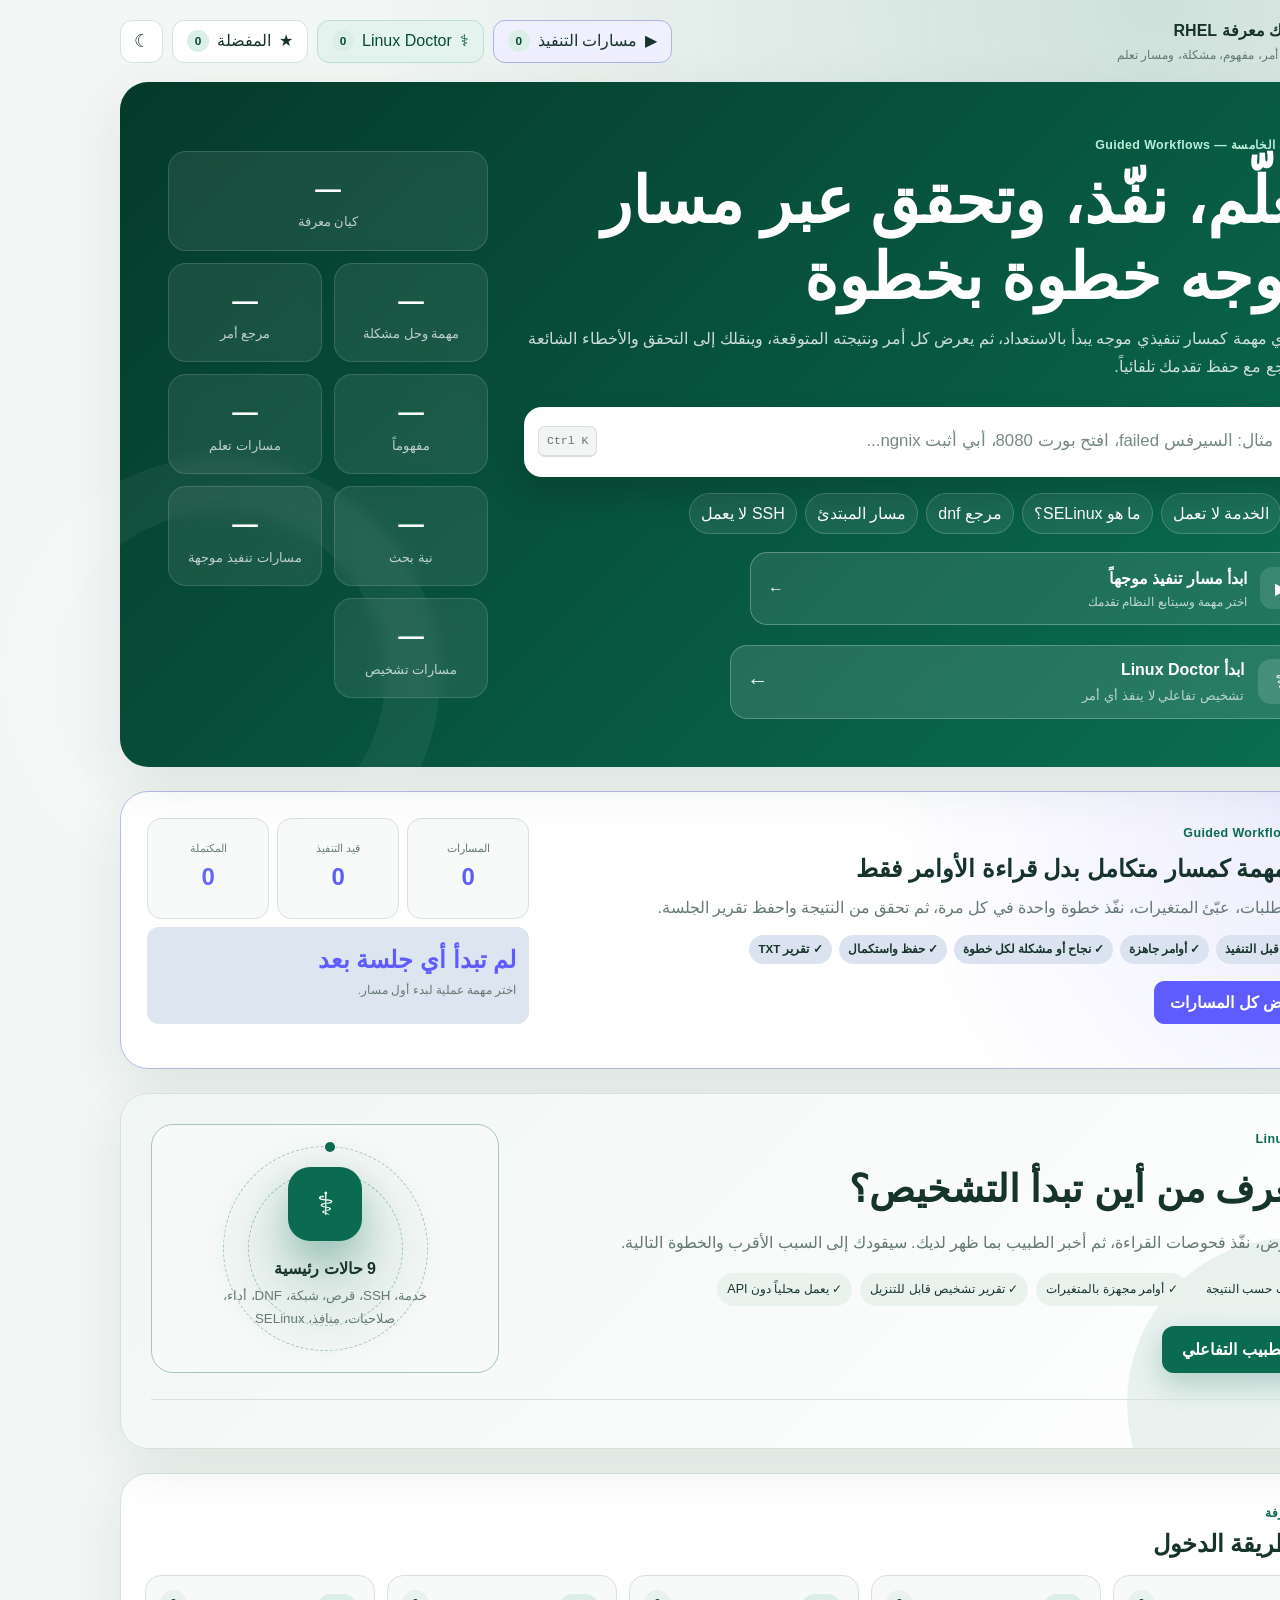
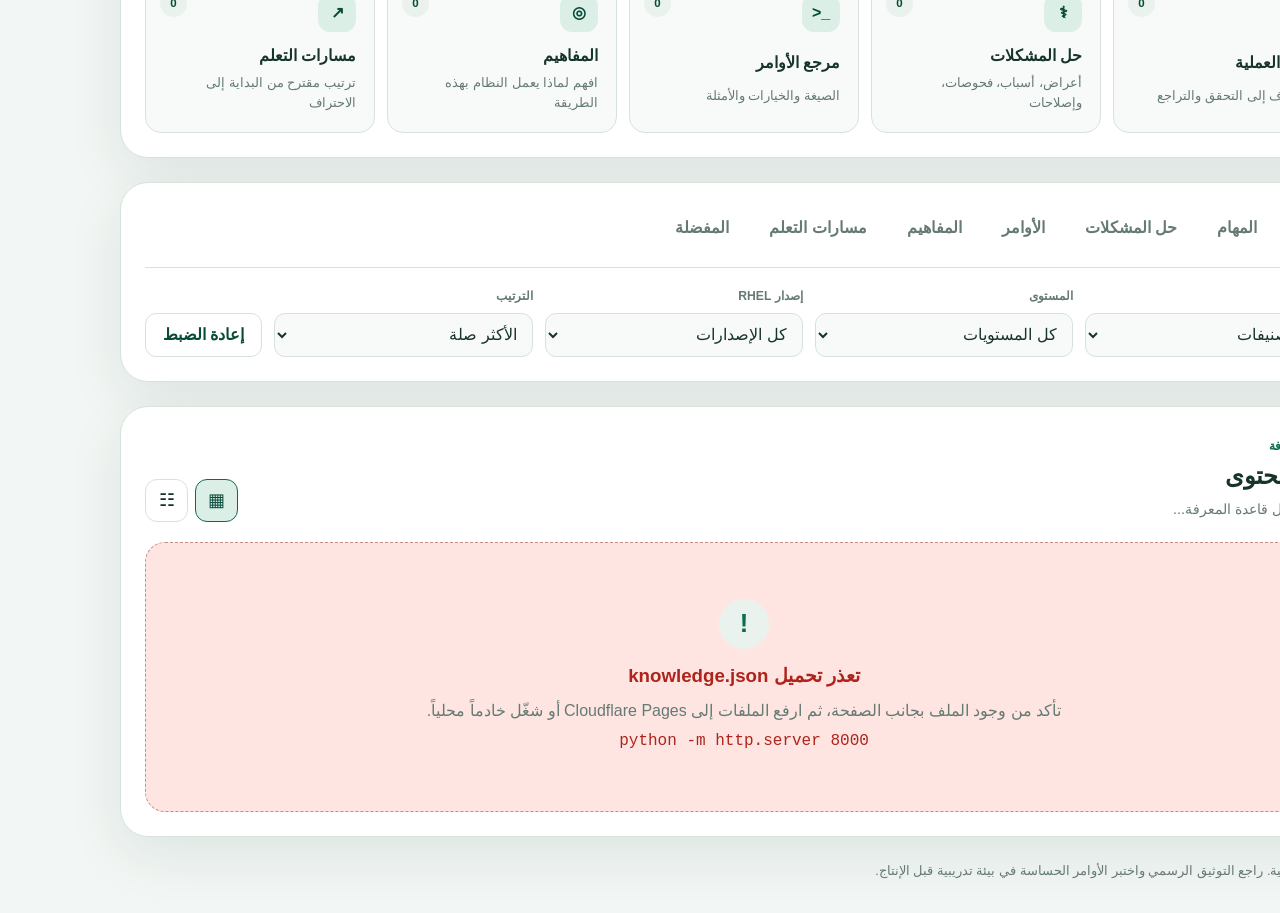
==== commit 27eefe83: "Add files via upload" ====
--- a/index.html
+++ b/index.html
@@ -3,9 +3,9 @@
 <head>
   <meta charset="utf-8">
   <meta name="viewport" content="width=device-width, initial-scale=1">
-  <meta name="description" content="محرك معرفة عربي لمهام وأوامر ومفاهيم Red Hat Enterprise Linux">
+  <meta name="description" content="محرك معرفة عربي ومسارات تنفيذ موجهة وتشخيص تفاعلي لمهام Red Hat Enterprise Linux">
   <meta name="theme-color" content="#0b6b50">
-  <title>محرك معرفة RHEL العربي</title>
+  <title>محرك معرفة RHEL العربي | Guided Workflows</title>
   <link rel="stylesheet" href="style.css">
 </head>
 <body>
@@ -22,6 +22,14 @@
       </a>
 
       <div class="topbar__actions">
+        <button id="workflowShortcut" class="toolbar-button toolbar-button--workflow" type="button">
+          <span aria-hidden="true">▶</span><span>مسارات التنفيذ</span><b id="activeWorkflowCount">0</b>
+        </button>
+        <button id="doctorShortcut" class="toolbar-button toolbar-button--doctor" type="button">
+          <span aria-hidden="true">⚕</span>
+          <span>Linux Doctor</span>
+          <b id="doctorCasesCount">0</b>
+        </button>
         <button id="favoritesShortcut" class="toolbar-button" type="button">
           <span aria-hidden="true">★</span>
           <span>المفضلة</span>
@@ -36,11 +44,11 @@
     <main>
       <section class="hero">
         <div class="hero__content">
-          <span class="hero__eyebrow">المرحلة الثالثة — Intent Engine</span>
-          <h1>اكتب بطريقتك، وسيفهم النظام ما تريد</h1>
+          <span class="hero__eyebrow">المرحلة الخامسة — Guided Workflows</span>
+          <h1>تعلّم، نفّذ، وتحقق عبر مسار موجه خطوة بخطوة</h1>
           <p>
-            اكتب باللهجة أو العربية الفصحى أو اسم الأمر. يحلل المحرك نيتك، يصحح الأخطاء التقنية،
-            يستخرج اسم الخدمة والمنفذ والحزمة، ثم يجهز المهمة المناسبة.
+            افتح أي مهمة كمسار تنفيذي موجه يبدأ بالاستعداد، ثم يعرض كل أمر ونتيجته المتوقعة،
+            وينقلك إلى التحقق والأخطاء الشائعة والتراجع مع حفظ تقدمك تلقائياً.
           </p>
 
           <div class="search-wrapper">
@@ -63,6 +71,21 @@
             <button type="button" data-query="مسار المبتدئ">مسار المبتدئ</button>
             <button type="button" data-query="SSH لا يعمل">SSH لا يعمل</button>
           </div>
+
+          <div class="hero__primary-actions">
+            <button id="startWorkflowButton" class="hero-workflow-button" type="button">
+              <span aria-hidden="true">▶</span>
+              <span><strong>ابدأ مسار تنفيذ موجهاً</strong><small>اختر مهمة وسيتابع النظام تقدمك</small></span>
+              <b aria-hidden="true">←</b>
+            </button>
+          </div>
+          <div class="hero__doctor-action">
+            <button id="startDoctorButton" type="button">
+              <span aria-hidden="true">⚕</span>
+              <span><strong>ابدأ Linux Doctor</strong><small>تشخيص تفاعلي لا ينفذ أي أمر</small></span>
+              <b aria-hidden="true">←</b>
+            </button>
+          </div>
         </div>
 
         <div class="hero__stats" aria-label="إحصائيات محرك المعرفة">
@@ -72,12 +95,62 @@
           <article><strong id="conceptsMetric">—</strong><span>مفهوماً</span></article>
           <article><strong id="pathsMetric">—</strong><span>مسارات تعلم</span></article>
           <article><strong id="intentsMetric">—</strong><span>نية بحث</span></article>
+          <article><strong id="workflowMetric">—</strong><span>مسارات تنفيذ موجهة</span></article>
+          <article><strong id="doctorMetric">—</strong><span>مسارات تشخيص</span></article>
         </div>
       </section>
 
 
       <section id="intentPanel" class="intent-panel" aria-live="polite" hidden>
         <div id="intentPanelContent"></div>
+      </section>
+
+      <section class="workflow-launch" aria-labelledby="workflowLaunchTitle">
+        <div class="workflow-launch__content">
+          <span class="eyebrow">Guided Workflow Runner</span>
+          <h2 id="workflowLaunchTitle">نفّذ المهمة كمسار متكامل بدل قراءة الأوامر فقط</h2>
+          <p>راجع المتطلبات، عبّئ المتغيرات، نفّذ خطوة واحدة في كل مرة، ثم تحقق من النتيجة واحفظ تقرير الجلسة.</p>
+          <div class="workflow-launch__features">
+            <span>✓ استعداد قبل التنفيذ</span><span>✓ أوامر جاهزة</span>
+            <span>✓ نجاح أو مشكلة لكل خطوة</span><span>✓ حفظ واستكمال</span><span>✓ تقرير TXT</span>
+          </div>
+          <div class="workflow-launch__actions">
+            <button id="browseWorkflowsButton" type="button">استعراض كل المسارات</button>
+            <button id="resumeWorkflowButton" class="workflow-secondary-action" type="button" hidden>استكمال آخر مسار</button>
+          </div>
+        </div>
+        <div class="workflow-launch__dashboard">
+          <article><span>المسارات</span><strong id="workflowAvailableCount">0</strong></article>
+          <article><span>قيد التنفيذ</span><strong id="workflowActiveCount">0</strong></article>
+          <article><span>المكتملة</span><strong id="workflowCompletedCount">0</strong></article>
+          <div id="workflowResumeSummary" class="workflow-resume-summary">
+            <strong>لم تبدأ أي جلسة بعد</strong><span>اختر مهمة عملية لبدء أول مسار.</span>
+          </div>
+        </div>
+        <div id="workflowExamples" class="workflow-launch__examples"></div>
+      </section>
+
+      <section class="doctor-launch" aria-labelledby="doctorLaunchTitle">
+        <div class="doctor-launch__content">
+          <span class="eyebrow">Linux Doctor</span>
+          <h2 id="doctorLaunchTitle">لا تعرف من أين تبدأ التشخيص؟</h2>
+          <p>اختر العَرَض، نفّذ فحوصات القراءة، ثم أخبر الطبيب بما ظهر لديك. سيقودك إلى السبب الأقرب والخطوة التالية.</p>
+          <div class="doctor-launch__features">
+            <span>✓ تفرعات حسب النتيجة</span>
+            <span>✓ أوامر مجهزة بالمتغيرات</span>
+            <span>✓ تقرير تشخيص قابل للتنزيل</span>
+            <span>✓ يعمل محلياً دون API</span>
+          </div>
+          <button type="button" data-doctor-launch>فتح الطبيب التفاعلي</button>
+        </div>
+        <div class="doctor-launch__visual">
+          <div class="doctor-orbit doctor-orbit--one"></div>
+          <div class="doctor-orbit doctor-orbit--two"></div>
+          <div class="doctor-launch__mark">⚕</div>
+          <strong><span id="doctorCasesCountInline">9</span> حالات رئيسية</strong>
+          <small>خدمة، SSH، قرص، شبكة، DNF، أداء، صلاحيات، منافذ، SELinux</small>
+        </div>
+        <div id="doctorLaunchExamples" class="doctor-launch__examples"></div>
       </section>
 
       <section class="type-explorer" aria-labelledby="explorerTitle">
@@ -171,6 +244,45 @@
   </div>
 
   <div id="toast" class="toast" role="status" aria-live="polite"></div>
+
+  <dialog id="doctorDialog" class="doctor-dialog">
+    <div class="doctor-dialog__topbar">
+      <div class="doctor-dialog__identity">
+        <span aria-hidden="true">⚕</span>
+        <div><small>RHEL Interactive Diagnostics</small><strong id="doctorDialogTitle">Linux Doctor</strong></div>
+      </div>
+      <div class="doctor-dialog__actions">
+        <button id="doctorHomeButton" type="button" hidden>الحالات</button>
+        <button id="doctorBackButton" type="button" hidden>رجوع</button>
+        <button id="doctorResetButton" type="button" hidden>إعادة</button>
+        <button id="doctorCloseButton" class="doctor-dialog__close" type="button" aria-label="إغلاق">×</button>
+      </div>
+    </div>
+    <div id="doctorContent" class="doctor-dialog__content"></div>
+  </dialog>
+
+  <dialog id="workflowDialog" class="workflow-dialog">
+    <div class="workflow-dialog__topbar">
+      <div class="workflow-dialog__identity"><span>▶</span><div><small>RHEL Guided Workflow</small><strong id="workflowDialogTitle">مسارات التنفيذ</strong></div></div>
+      <div class="workflow-dialog__actions">
+        <button id="workflowLibraryButton" type="button">المسارات</button>
+        <button id="workflowReportButton" type="button" hidden>التقرير</button>
+        <button id="workflowPauseButton" type="button" hidden>حفظ وإيقاف</button>
+        <button id="workflowCloseButton" class="workflow-dialog__close" type="button" aria-label="إغلاق">×</button>
+      </div>
+    </div>
+    <div class="workflow-dialog__shell">
+      <aside id="workflowSidebar" class="workflow-sidebar"></aside>
+      <main class="workflow-main">
+        <div id="workflowContent" class="workflow-content"></div>
+        <footer id="workflowFooter" class="workflow-footer" hidden>
+          <button id="workflowPreviousButton" type="button">السابق</button>
+          <div id="workflowFooterStatus"></div>
+          <button id="workflowNextButton" class="primary" type="button">التالي</button>
+        </footer>
+      </main>
+    </div>
+  </dialog>
 
   <dialog id="entityDialog" class="entity-dialog">
     <div class="dialog-topbar">
@@ -199,6 +311,8 @@
   </template>
 
   <script src="intent-engine.js"></script>
+  <script src="doctor-engine.js"></script>
+  <script src="workflow-engine.js"></script>
   <script src="app.js"></script>
 </body>
 </html>
--- a/style.css
+++ b/style.css
@@ -411,3 +411,1148 @@
   .intent-confidence { width:fit-content; }
   .intent-actions > * { width:100%; }
 }
+
+/* =========================================================
+   PHASE 4 — LINUX DOCTOR
+   ========================================================= */
+
+.toolbar-button--doctor {
+  border-color: color-mix(in srgb, #7be0bc 34%, var(--border));
+  background: color-mix(in srgb, var(--primary-soft) 76%, var(--surface));
+  color: var(--primary-strong);
+}
+
+.hero__doctor-action {
+  margin-top: 20px;
+}
+
+.hero__doctor-action > button {
+  width: min(100%, 590px);
+  min-height: 68px;
+  display: grid;
+  grid-template-columns: auto 1fr auto;
+  align-items: center;
+  gap: 14px;
+  padding: 10px 16px;
+  border: 1px solid rgba(255,255,255,.24);
+  border-radius: 17px;
+  background: rgba(255,255,255,.12);
+  color: #fff;
+  text-align: right;
+  backdrop-filter: blur(8px);
+}
+
+.hero__doctor-action > button:hover {
+  background: rgba(255,255,255,.19);
+  transform: translateY(-1px);
+}
+
+.hero__doctor-action > button > span:first-child {
+  width: 45px;
+  height: 45px;
+  display: grid;
+  place-items: center;
+  border-radius: 13px;
+  background: rgba(255,255,255,.14);
+  font-size: 1.45rem;
+}
+
+.hero__doctor-action strong,
+.hero__doctor-action small {
+  display: block;
+}
+
+.hero__doctor-action small {
+  margin-top: 2px;
+  color: rgba(255,255,255,.68);
+}
+
+.hero__doctor-action b {
+  font-size: 1.35rem;
+}
+
+.doctor-launch {
+  position: relative;
+  display: grid;
+  grid-template-columns: minmax(0, 1.4fr) minmax(280px, .6fr);
+  gap: 26px;
+  margin-top: 24px;
+  padding: 30px;
+  overflow: hidden;
+  border: 1px solid var(--border);
+  border-radius: var(--radius-xl);
+  background:
+    linear-gradient(135deg,
+      color-mix(in srgb, var(--surface) 94%, var(--primary) 6%),
+      var(--surface));
+  box-shadow: var(--shadow);
+}
+
+.doctor-launch::after {
+  content: "";
+  position: absolute;
+  inset: auto -90px -120px auto;
+  width: 330px;
+  height: 330px;
+  border-radius: 50%;
+  background: color-mix(in srgb, var(--primary) 8%, transparent);
+  pointer-events: none;
+}
+
+.doctor-launch__content,
+.doctor-launch__visual,
+.doctor-launch__examples {
+  position: relative;
+  z-index: 1;
+}
+
+.doctor-launch__content h2 {
+  margin: 4px 0 8px;
+  font-size: clamp(1.65rem, 3vw, 2.4rem);
+}
+
+.doctor-launch__content > p {
+  max-width: 760px;
+  margin: 0;
+  color: var(--muted);
+}
+
+.doctor-launch__features {
+  display: flex;
+  flex-wrap: wrap;
+  gap: 8px;
+  margin-top: 17px;
+}
+
+.doctor-launch__features span {
+  padding: 6px 10px;
+  border-radius: 999px;
+  background: var(--surface-2);
+  color: var(--text);
+  font-size: .78rem;
+}
+
+.doctor-launch__content > button {
+  min-height: 47px;
+  margin-top: 20px;
+  padding: 0 20px;
+  border: 0;
+  border-radius: 12px;
+  background: var(--primary);
+  color: #fff;
+  font-weight: 800;
+  box-shadow: 0 12px 28px color-mix(in srgb, var(--primary) 25%, transparent);
+}
+
+.doctor-launch__content > button:hover {
+  background: var(--primary-strong);
+  transform: translateY(-1px);
+}
+
+.doctor-launch__visual {
+  min-height: 215px;
+  display: grid;
+  place-items: center;
+  align-content: center;
+  border: 1px solid color-mix(in srgb, var(--primary) 24%, var(--border));
+  border-radius: 22px;
+  background:
+    radial-gradient(circle at center,
+      color-mix(in srgb, var(--primary) 17%, transparent),
+      transparent 58%),
+    var(--surface-3);
+  text-align: center;
+}
+
+.doctor-launch__mark {
+  position: relative;
+  z-index: 2;
+  width: 74px;
+  height: 74px;
+  display: grid;
+  place-items: center;
+  border-radius: 22px;
+  background: var(--primary);
+  color: #fff;
+  font-size: 2rem;
+  box-shadow: 0 18px 35px color-mix(in srgb, var(--primary) 25%, transparent);
+}
+
+.doctor-launch__visual strong,
+.doctor-launch__visual small {
+  position: relative;
+  z-index: 2;
+  display: block;
+}
+
+.doctor-launch__visual strong {
+  margin-top: 14px;
+}
+
+.doctor-launch__visual small {
+  max-width: 245px;
+  margin-top: 3px;
+  color: var(--muted);
+}
+
+.doctor-orbit {
+  position: absolute;
+  border: 1px dashed color-mix(in srgb, var(--primary) 34%, transparent);
+  border-radius: 50%;
+  animation: doctor-spin 22s linear infinite;
+}
+
+.doctor-orbit--one { width: 155px; height: 155px; }
+.doctor-orbit--two { width: 205px; height: 205px; animation-direction: reverse; animation-duration: 32s; }
+
+.doctor-orbit::after {
+  content: "";
+  position: absolute;
+  top: -5px;
+  left: 50%;
+  width: 10px;
+  height: 10px;
+  border-radius: 50%;
+  background: var(--primary);
+}
+
+@keyframes doctor-spin { to { transform: rotate(360deg); } }
+
+.doctor-launch__examples {
+  grid-column: 1 / -1;
+  display: flex;
+  flex-wrap: wrap;
+  gap: 8px;
+  padding-top: 18px;
+  border-top: 1px solid var(--border);
+}
+
+.doctor-launch__examples button {
+  display: inline-flex;
+  align-items: center;
+  gap: 7px;
+  min-height: 38px;
+  padding: 0 12px;
+  border: 1px solid var(--border);
+  border-radius: 999px;
+  background: var(--surface-3);
+  color: var(--text);
+}
+
+.doctor-launch__examples button:hover {
+  border-color: var(--primary);
+  background: var(--primary-soft);
+}
+
+/* Doctor dialog */
+.doctor-dialog {
+  width: min(1120px, calc(100% - 28px));
+  height: min(890px, calc(100vh - 26px));
+  max-height: calc(100vh - 26px);
+  padding: 0;
+  overflow: hidden;
+  border: 1px solid var(--border);
+  border-radius: 24px;
+  background: var(--surface);
+  color: var(--text);
+  box-shadow: 0 35px 110px rgba(0,0,0,.4);
+}
+
+.doctor-dialog::backdrop {
+  background: rgba(4,17,13,.72);
+  backdrop-filter: blur(5px);
+}
+
+.doctor-dialog__topbar {
+  min-height: 70px;
+  display: flex;
+  align-items: center;
+  justify-content: space-between;
+  gap: 16px;
+  padding: 10px 14px 10px 19px;
+  border-bottom: 1px solid var(--border);
+  background: color-mix(in srgb, var(--surface) 92%, var(--primary) 8%);
+}
+
+.doctor-dialog__identity {
+  min-width: 0;
+  display: flex;
+  align-items: center;
+  gap: 11px;
+}
+
+.doctor-dialog__identity > span {
+  width: 43px;
+  height: 43px;
+  display: grid;
+  place-items: center;
+  border-radius: 13px;
+  background: var(--primary);
+  color: #fff;
+  font-size: 1.35rem;
+}
+
+.doctor-dialog__identity small,
+.doctor-dialog__identity strong {
+  display: block;
+}
+
+.doctor-dialog__identity small {
+  color: var(--muted);
+  font-size: .68rem;
+  letter-spacing: .04em;
+}
+
+.doctor-dialog__identity strong {
+  max-width: 560px;
+  overflow: hidden;
+  text-overflow: ellipsis;
+  white-space: nowrap;
+}
+
+.doctor-dialog__actions {
+  display: flex;
+  gap: 7px;
+}
+
+.doctor-dialog__actions button {
+  min-height: 39px;
+  padding: 0 12px;
+  border: 1px solid var(--border);
+  border-radius: 10px;
+  background: var(--surface);
+  color: var(--text);
+}
+
+.doctor-dialog__actions button:hover {
+  border-color: var(--primary);
+  background: var(--primary-soft);
+}
+
+.doctor-dialog__actions .doctor-dialog__close {
+  width: 41px;
+  padding: 0;
+  font-size: 1.45rem;
+}
+
+.doctor-dialog__content {
+  height: calc(100% - 70px);
+  overflow-y: auto;
+  overscroll-behavior: contain;
+}
+
+/* Doctor home */
+.doctor-home,
+.doctor-setup,
+.doctor-session {
+  padding: 28px;
+}
+
+.doctor-home__intro {
+  max-width: 870px;
+}
+
+.doctor-kicker {
+  color: var(--primary);
+  font-size: .75rem;
+  font-weight: 800;
+  letter-spacing: .04em;
+}
+
+.doctor-home__intro h2,
+.doctor-setup h2,
+.doctor-question-card h2,
+.doctor-result-hero h2 {
+  margin: 4px 0 7px;
+  line-height: 1.35;
+}
+
+.doctor-home__intro > p,
+.doctor-setup__hero p,
+.doctor-question-card > p,
+.doctor-result-hero p {
+  margin: 0;
+  color: var(--muted);
+}
+
+.doctor-safety-strip {
+  display: flex;
+  flex-wrap: wrap;
+  align-items: center;
+  gap: 7px;
+  margin-top: 16px;
+  padding: 10px 13px;
+  border-right: 4px solid var(--primary);
+  border-radius: 11px;
+  background: var(--primary-soft);
+  color: var(--primary-strong);
+  font-size: .84rem;
+}
+
+.doctor-resume-card {
+  display: grid;
+  grid-template-columns: auto 1fr auto auto;
+  align-items: center;
+  gap: 13px;
+  margin-top: 22px;
+  padding: 14px;
+  border: 1px solid color-mix(in srgb, var(--primary) 38%, var(--border));
+  border-radius: 15px;
+  background: color-mix(in srgb, var(--primary-soft) 58%, var(--surface));
+}
+
+.doctor-resume-card__icon {
+  width: 44px;
+  height: 44px;
+  display: grid;
+  place-items: center;
+  border-radius: 13px;
+  background: var(--primary);
+  color: #fff;
+  font-size: 1.25rem;
+}
+
+.doctor-resume-card span,
+.doctor-resume-card strong,
+.doctor-resume-card small {
+  display: block;
+}
+
+.doctor-resume-card span,
+.doctor-resume-card small {
+  color: var(--muted);
+  font-size: .74rem;
+}
+
+.doctor-search-box {
+  min-height: 55px;
+  display: flex;
+  align-items: center;
+  gap: 10px;
+  margin-top: 24px;
+  padding: 0 14px;
+  border: 1px solid var(--border);
+  border-radius: 14px;
+  background: var(--surface-3);
+}
+
+.doctor-search-box:focus-within {
+  border-color: var(--primary);
+  box-shadow: 0 0 0 3px color-mix(in srgb, var(--primary) 12%, transparent);
+}
+
+.doctor-search-box input {
+  min-width: 0;
+  flex: 1;
+  border: 0;
+  outline: 0;
+  background: transparent;
+  color: var(--text);
+}
+
+.doctor-home__heading {
+  margin: 25px 0 13px;
+}
+
+.doctor-home__heading h3 {
+  margin: 2px 0 0;
+}
+
+.doctor-flow-grid {
+  display: grid;
+  grid-template-columns: repeat(3, minmax(0,1fr));
+  gap: 14px;
+}
+
+.doctor-flow-card {
+  min-width: 0;
+  display: grid;
+  grid-template-columns: auto 1fr;
+  gap: 13px;
+  padding: 17px;
+  border: 1px solid var(--border);
+  border-radius: 17px;
+  background: var(--surface-3);
+  transition: transform .17s ease, border-color .17s ease, box-shadow .17s ease;
+}
+
+.doctor-flow-card:hover {
+  transform: translateY(-2px);
+  border-color: color-mix(in srgb, var(--primary) 42%, var(--border));
+  box-shadow: 0 14px 28px rgba(14,62,47,.08);
+}
+
+.doctor-flow-card__icon {
+  width: 47px;
+  height: 47px;
+  display: grid;
+  place-items: center;
+  border-radius: 14px;
+  background: var(--primary-soft);
+  color: var(--primary-strong);
+  font-size: 1.35rem;
+}
+
+.doctor-flow-card__body > span {
+  color: var(--primary);
+  font-size: .7rem;
+  font-weight: 800;
+}
+
+.doctor-flow-card h4 {
+  margin: 3px 0 5px;
+  line-height: 1.45;
+}
+
+.doctor-flow-card p {
+  margin: 0;
+  color: var(--muted);
+  font-size: .82rem;
+}
+
+.doctor-flow-card__meta {
+  display: flex;
+  flex-wrap: wrap;
+  gap: 8px;
+  margin-top: 10px;
+}
+
+.doctor-flow-card__meta small {
+  padding: 3px 7px;
+  border-radius: 999px;
+  background: var(--surface-2);
+  color: var(--muted);
+}
+
+.doctor-flow-card > button {
+  grid-column: 1 / -1;
+  min-height: 40px;
+  border: 1px solid var(--primary);
+  border-radius: 11px;
+  background: transparent;
+  color: var(--primary-strong);
+  font-weight: 800;
+}
+
+.doctor-flow-card > button:hover {
+  background: var(--primary);
+  color: #fff;
+}
+
+.doctor-empty {
+  grid-column: 1 / -1;
+  min-height: 190px;
+  display: grid;
+  place-items: center;
+  align-content: center;
+  border: 1px dashed var(--border);
+  border-radius: 16px;
+  text-align: center;
+}
+
+.doctor-empty > span { font-size: 1.8rem; color: var(--primary); }
+.doctor-empty p { margin: 3px 0; color: var(--muted); }
+
+/* Setup */
+.doctor-setup__hero {
+  display: flex;
+  align-items: flex-start;
+  gap: 16px;
+}
+
+.doctor-setup__icon {
+  width: 62px;
+  height: 62px;
+  flex: 0 0 62px;
+  display: grid;
+  place-items: center;
+  border-radius: 18px;
+  background: var(--primary);
+  color: #fff;
+  font-size: 1.7rem;
+}
+
+.doctor-info-grid {
+  display: grid;
+  grid-template-columns: repeat(3,minmax(0,1fr));
+  gap: 10px;
+  margin-top: 22px;
+}
+
+.doctor-info-grid > div {
+  padding: 13px;
+  border: 1px solid var(--border);
+  border-radius: 12px;
+  background: var(--surface-3);
+}
+
+.doctor-info-grid span,
+.doctor-info-grid strong {
+  display: block;
+}
+
+.doctor-info-grid span { color: var(--muted); font-size: .72rem; }
+.doctor-info-grid strong { margin-top: 3px; }
+
+.doctor-variable-panel,
+.doctor-expectation-card {
+  margin-top: 20px;
+  padding: 18px;
+  border: 1px solid var(--border);
+  border-radius: 16px;
+  background: var(--surface-3);
+}
+
+.doctor-variable-panel h3,
+.doctor-expectation-card h3 {
+  margin: 2px 0 3px;
+}
+
+.doctor-variable-panel > div:first-child > p {
+  margin: 0;
+  color: var(--muted);
+  font-size: .84rem;
+}
+
+.doctor-variable-grid {
+  display: grid;
+  grid-template-columns: repeat(3,minmax(0,1fr));
+  gap: 11px;
+  margin-top: 14px;
+}
+
+.doctor-variable-field {
+  display: grid;
+  gap: 5px;
+}
+
+.doctor-variable-field > span {
+  color: var(--muted);
+  font-size: .74rem;
+  font-weight: 700;
+}
+
+.doctor-variable-field input {
+  width: 100%;
+  min-height: 43px;
+  padding: 0 10px;
+  border: 1px solid var(--border);
+  border-radius: 10px;
+  outline: 0;
+  background: var(--surface);
+  color: var(--text);
+  direction: ltr;
+  text-align: left;
+}
+
+.doctor-variable-field input:focus { border-color: var(--primary); }
+.doctor-variable-field small { direction: ltr; color: var(--primary); font-family: Consolas, monospace; }
+
+.doctor-expectation-card ol {
+  margin: 9px 0 0;
+  padding-right: 22px;
+  color: var(--muted);
+}
+
+.doctor-setup__actions,
+.doctor-report-actions {
+  display: flex;
+  flex-wrap: wrap;
+  gap: 9px;
+  margin-top: 20px;
+}
+
+.doctor-primary-button,
+.doctor-ghost-button {
+  min-height: 42px;
+  padding: 0 15px;
+  border-radius: 11px;
+  font-weight: 800;
+}
+
+.doctor-primary-button {
+  border: 1px solid var(--primary);
+  background: var(--primary);
+  color: #fff;
+}
+
+.doctor-primary-button:hover { background: var(--primary-strong); }
+
+.doctor-primary-button--large {
+  min-height: 49px;
+  padding: 0 24px;
+}
+
+.doctor-ghost-button {
+  border: 1px solid var(--border);
+  background: var(--surface);
+  color: var(--text);
+}
+
+.doctor-ghost-button:hover {
+  border-color: var(--primary);
+  background: var(--primary-soft);
+}
+
+/* Session */
+.doctor-session-header {
+  display: grid;
+  grid-template-columns: 1fr auto;
+  align-items: center;
+  gap: 12px;
+  margin-bottom: 18px;
+}
+
+.doctor-session-header__identity {
+  display: flex;
+  align-items: center;
+  gap: 9px;
+}
+
+.doctor-session-header__identity > span {
+  width: 40px;
+  height: 40px;
+  display: grid;
+  place-items: center;
+  border-radius: 12px;
+  background: var(--primary-soft);
+  color: var(--primary-strong);
+}
+
+.doctor-session-header__identity small,
+.doctor-session-header__identity strong {
+  display: block;
+}
+
+.doctor-session-header__identity small { color: var(--muted); font-size: .68rem; }
+
+.doctor-progress-label {
+  text-align: left;
+}
+
+.doctor-progress-label span,
+.doctor-progress-label small { display: block; }
+.doctor-progress-label span { font-weight: 800; }
+.doctor-progress-label small { color: var(--muted); font-size: .7rem; }
+
+.doctor-progress {
+  grid-column: 1 / -1;
+  height: 8px;
+  overflow: hidden;
+  border-radius: 999px;
+  background: var(--surface-2);
+}
+
+.doctor-progress i {
+  display: block;
+  height: 100%;
+  border-radius: inherit;
+  background: linear-gradient(90deg,var(--primary),#75dbb4);
+  transition: width .25s ease;
+}
+
+.doctor-question-card {
+  padding: 23px;
+  border: 1px solid var(--border);
+  border-radius: 18px;
+  background: var(--surface-3);
+}
+
+.doctor-question-card--check {
+  border-top: 4px solid var(--primary);
+}
+
+.doctor-node-type {
+  color: var(--primary);
+  font-size: .72rem;
+  font-weight: 800;
+}
+
+.doctor-help-note,
+.doctor-command-explanation,
+.doctor-expected {
+  margin-top: 13px;
+  padding: 10px 12px;
+  border-radius: 10px;
+  background: var(--surface-2);
+  color: var(--muted);
+  font-size: .83rem;
+}
+
+.doctor-command-panel {
+  overflow: hidden;
+  margin-top: 18px;
+  border-radius: 14px;
+  background: var(--code-bg);
+  direction: ltr;
+}
+
+.doctor-command-panel__top {
+  display: flex;
+  align-items: center;
+  justify-content: space-between;
+  gap: 10px;
+  padding: 8px 12px;
+  border-bottom: 1px solid rgba(255,255,255,.1);
+  color: rgba(255,255,255,.7);
+  direction: rtl;
+  font-size: .72rem;
+}
+
+.doctor-command-panel > code {
+  display: block;
+  min-height: 60px;
+  overflow-x: auto;
+  padding: 17px;
+  color: var(--code-text);
+  white-space: nowrap;
+}
+
+.doctor-command-panel > button {
+  width: 100%;
+  min-height: 40px;
+  border: 0;
+  border-top: 1px solid rgba(255,255,255,.1);
+  background: rgba(255,255,255,.08);
+  color: #fff;
+  font-weight: 800;
+}
+
+.doctor-command-panel > button:hover { background: rgba(255,255,255,.15); }
+
+.doctor-risk {
+  display: inline-flex;
+  align-items: center;
+  width: fit-content;
+  padding: 3px 7px;
+  border-radius: 999px;
+  font-size: .68rem;
+  font-weight: 800;
+}
+
+.doctor-risk--low { background: var(--low-bg); color: var(--low); }
+.doctor-risk--medium { background: var(--medium-bg); color: var(--medium); }
+.doctor-risk--high { background: var(--high-bg); color: var(--high); }
+.doctor-risk--critical { background: var(--critical-bg); color: var(--critical); }
+
+.doctor-expected {
+  display: grid;
+  gap: 3px;
+  border-right: 4px solid var(--primary);
+}
+
+.doctor-expected strong { color: var(--text); }
+
+.doctor-choice-list {
+  display: grid;
+  grid-template-columns: repeat(2,minmax(0,1fr));
+  gap: 10px;
+  margin-top: 19px;
+}
+
+.doctor-choice {
+  min-height: 57px;
+  display: grid;
+  grid-template-columns: 1fr auto;
+  align-items: center;
+  gap: 8px;
+  padding: 9px 12px;
+  border: 1px solid var(--border);
+  border-radius: 12px;
+  background: var(--surface);
+  color: var(--text);
+  text-align: right;
+  font-weight: 700;
+}
+
+.doctor-choice small {
+  grid-column: 1 / -1;
+  color: var(--muted);
+  font-weight: 400;
+}
+
+.doctor-choice:hover {
+  border-color: var(--primary);
+  background: var(--primary-soft);
+}
+
+.doctor-choice--positive { border-right: 4px solid var(--low); }
+.doctor-choice--warning { border-right: 4px solid var(--medium); }
+.doctor-choice--danger { border-right: 4px solid var(--critical); }
+
+.doctor-variable-drawer {
+  margin-top: 14px;
+  padding: 12px 14px;
+  border: 1px solid var(--border);
+  border-radius: 13px;
+  background: var(--surface-3);
+}
+
+.doctor-variable-drawer summary {
+  color: var(--primary-strong);
+  cursor: pointer;
+  font-weight: 800;
+}
+
+/* Result */
+.doctor-result-hero {
+  display: flex;
+  align-items: flex-start;
+  gap: 15px;
+  padding: 22px;
+  border: 1px solid color-mix(in srgb, var(--primary) 35%, var(--border));
+  border-radius: 18px;
+  background: linear-gradient(135deg,var(--primary-soft),var(--surface-3));
+}
+
+.doctor-result-hero__mark {
+  width: 52px;
+  height: 52px;
+  flex: 0 0 52px;
+  display: grid;
+  place-items: center;
+  border-radius: 16px;
+  background: var(--primary);
+  color: #fff;
+  font-size: 1.4rem;
+}
+
+.doctor-confidence {
+  display: inline-flex;
+  padding: 4px 8px;
+  border-radius: 999px;
+  font-size: .7rem;
+  font-weight: 800;
+}
+
+.doctor-confidence--high { background: var(--low-bg); color: var(--low); }
+.doctor-confidence--medium { background: var(--medium-bg); color: var(--medium); }
+.doctor-confidence--low { background: var(--surface-2); color: var(--muted); }
+
+.doctor-result-section {
+  margin-top: 18px;
+  padding: 19px;
+  border: 1px solid var(--border);
+  border-radius: 16px;
+  background: var(--surface-3);
+}
+
+.doctor-result-section__heading {
+  display: flex;
+  align-items: center;
+  gap: 11px;
+  margin-bottom: 12px;
+}
+
+.doctor-result-section__heading > span {
+  width: 38px;
+  height: 38px;
+  display: grid;
+  place-items: center;
+  border-radius: 11px;
+  background: var(--primary-soft);
+  color: var(--primary-strong);
+  font-family: Consolas, monospace;
+  font-weight: 800;
+}
+
+.doctor-result-section__heading small,
+.doctor-result-section__heading h3 {
+  display: block;
+  margin: 0;
+}
+
+.doctor-result-section__heading small { color: var(--muted); font-size: .68rem; }
+
+.doctor-cause-list {
+  display: grid;
+  grid-template-columns: repeat(2,minmax(0,1fr));
+  gap: 8px;
+  margin: 0;
+  padding: 0;
+  list-style: none;
+}
+
+.doctor-cause-list li {
+  padding: 9px 11px;
+  border-radius: 10px;
+  background: var(--surface-2);
+}
+
+.doctor-cause-list li::before {
+  content: "•";
+  margin-left: 7px;
+  color: var(--primary);
+}
+
+.doctor-action-list,
+.doctor-verification-list {
+  display: grid;
+  gap: 10px;
+}
+
+.doctor-action-card {
+  display: grid;
+  grid-template-columns: auto 1fr;
+  gap: 11px;
+  padding: 12px;
+  border: 1px solid var(--border);
+  border-radius: 12px;
+  background: var(--surface);
+}
+
+.doctor-action-card > span {
+  width: 35px;
+  height: 35px;
+  display: grid;
+  place-items: center;
+  border-radius: 10px;
+  background: var(--surface-2);
+  color: var(--primary-strong);
+  font-family: Consolas, monospace;
+  font-weight: 800;
+}
+
+.doctor-action-card__title {
+  display: flex;
+  align-items: center;
+  justify-content: space-between;
+  gap: 10px;
+}
+
+.doctor-action-card p {
+  margin: 3px 0 0;
+  color: var(--muted);
+  font-size: .82rem;
+}
+
+.doctor-inline-command,
+.doctor-verification-list article > div {
+  min-width: 0;
+  display: flex;
+  align-items: stretch;
+  overflow: hidden;
+  margin-top: 9px;
+  border-radius: 10px;
+  background: var(--code-bg);
+  direction: ltr;
+}
+
+.doctor-inline-command code,
+.doctor-verification-list code {
+  flex: 1;
+  min-width: 0;
+  overflow-x: auto;
+  padding: 11px;
+  color: var(--code-text);
+  white-space: nowrap;
+}
+
+.doctor-inline-command button,
+.doctor-verification-list button {
+  flex: 0 0 auto;
+  padding: 0 12px;
+  border: 0;
+  border-left: 1px solid rgba(255,255,255,.1);
+  background: rgba(255,255,255,.08);
+  color: #fff;
+}
+
+.doctor-verification-list article {
+  padding: 12px;
+  border: 1px solid var(--border);
+  border-radius: 12px;
+  background: var(--surface);
+}
+
+.doctor-verification-list article > p {
+  margin: 6px 0 0;
+  color: var(--muted);
+  font-size: .8rem;
+}
+
+.doctor-safety-result {
+  margin-top: 17px;
+  padding: 13px 15px;
+  border-right: 4px solid var(--high);
+  border-radius: 11px;
+  background: var(--high-bg);
+  color: var(--high);
+}
+
+.doctor-safety-result ul { margin: 6px 0 0; }
+
+.doctor-related-section {
+  margin-top: 17px;
+  padding: 16px;
+  border: 1px solid var(--border);
+  border-radius: 14px;
+}
+
+.doctor-related-section h3 { margin: 0 0 10px; }
+.doctor-related-section > div { display: flex; flex-wrap: wrap; gap: 8px; }
+.doctor-related-section button {
+  min-height: 38px;
+  padding: 0 11px;
+  border: 1px solid var(--border);
+  border-radius: 10px;
+  background: var(--surface-3);
+  color: var(--primary-strong);
+}
+.doctor-related-section button:hover { border-color: var(--primary); background: var(--primary-soft); }
+
+@media (max-width: 1050px) {
+  .doctor-flow-grid { grid-template-columns: repeat(2,minmax(0,1fr)); }
+  .doctor-variable-grid { grid-template-columns: repeat(2,minmax(0,1fr)); }
+}
+
+@media (max-width: 780px) {
+  .doctor-launch { grid-template-columns: 1fr; padding: 20px; }
+  .doctor-launch__visual { min-height: 190px; }
+  .doctor-dialog { width: 100%; height: 100%; max-height: 100%; border: 0; border-radius: 0; }
+  .doctor-dialog__identity small { display: none; }
+  .doctor-dialog__actions button:not(.doctor-dialog__close) { padding: 0 8px; font-size: .78rem; }
+  .doctor-home,.doctor-setup,.doctor-session { padding: 17px; }
+  .doctor-flow-grid { grid-template-columns: 1fr; }
+  .doctor-info-grid { grid-template-columns: 1fr; }
+  .doctor-variable-grid { grid-template-columns: 1fr; }
+  .doctor-choice-list { grid-template-columns: 1fr; }
+  .doctor-cause-list { grid-template-columns: 1fr; }
+  .doctor-resume-card { grid-template-columns: auto 1fr; }
+  .doctor-resume-card button { grid-column: auto; }
+  .doctor-session-header { grid-template-columns: 1fr; }
+  .doctor-progress-label { text-align: right; }
+  .doctor-result-hero { padding: 16px; }
+  .doctor-action-card__title { align-items: flex-start; flex-direction: column; }
+}
+
+@media (max-width: 520px) {
+  .toolbar-button--doctor > span:nth-child(2) { display: none; }
+  .doctor-dialog__identity strong { max-width: 180px; }
+  .doctor-setup__hero { flex-direction: column; }
+  .doctor-result-hero { flex-direction: column; }
+  .doctor-report-actions { flex-direction: column; }
+  .doctor-report-actions button { width: 100%; }
+  .doctor-launch__examples button:nth-child(n+4) { display: none; }
+}
+
+/* ===== Phase 5: Guided Workflow Runner ===== */
+.toolbar-button--workflow{border-color:color-mix(in srgb,#5f5cff 35%,var(--border));background:color-mix(in srgb,#5f5cff 10%,var(--surface))}
+.hero__primary-actions{margin-top:18px}.hero-workflow-button{width:min(100%,570px);min-height:70px;display:grid;grid-template-columns:auto 1fr auto;align-items:center;gap:13px;padding:12px 17px;border:1px solid #ffffff45;border-radius:17px;background:#ffffff18;color:#fff;text-align:right}.hero-workflow-button span:first-child{width:42px;height:42px;display:grid;place-items:center;border-radius:12px;background:#ffffff1f}.hero-workflow-button strong,.hero-workflow-button small{display:block}.hero-workflow-button small{color:#ffffffb8;font-size:.73rem}
+.workflow-launch{margin-top:24px;display:grid;grid-template-columns:1.35fr .65fr;gap:18px;padding:26px;border:1px solid color-mix(in srgb,#5f5cff 30%,var(--border));border-radius:var(--radius-xl);background:radial-gradient(circle at 100% 0,#5f5cff20,transparent 38%),var(--surface);box-shadow:var(--shadow)}.workflow-launch h2{margin:4px 0}.workflow-launch p{margin:0;color:var(--muted)}.workflow-launch__features{display:flex;flex-wrap:wrap;gap:7px;margin-top:14px}.workflow-launch__features span{padding:5px 9px;border-radius:999px;background:color-mix(in srgb,#5f5cff 10%,var(--surface-2));font-size:.72rem;font-weight:700}.workflow-launch__actions{display:flex;gap:8px;margin-top:17px}.workflow-launch__actions button{min-height:43px;padding:0 15px;border:1px solid #5f5cff;border-radius:10px;background:#5f5cff;color:#fff;font-weight:800}.workflow-launch__actions .workflow-secondary-action{background:var(--surface);color:#5f5cff}
+.workflow-launch__dashboard{display:grid;grid-template-columns:repeat(3,1fr);gap:8px}.workflow-launch__dashboard article{min-height:91px;display:grid;place-items:center;align-content:center;border:1px solid var(--border);border-radius:14px;background:var(--surface-3)}.workflow-launch__dashboard span{color:var(--muted);font-size:.68rem}.workflow-launch__dashboard strong{font-size:1.5rem;color:#5f5cff}.workflow-resume-summary{grid-column:1/-1;padding:13px;border-radius:12px;background:color-mix(in srgb,#5f5cff 9%,var(--surface-2))}.workflow-resume-summary strong,.workflow-resume-summary span{display:block}.workflow-resume-summary span{color:var(--muted);font-size:.72rem}
+.workflow-launch__examples{grid-column:1/-1;display:grid;grid-template-columns:repeat(4,1fr);gap:8px}.workflow-launch__examples button{min-width:0;display:flex;gap:9px;align-items:center;padding:10px;border:1px solid var(--border);border-radius:11px;background:var(--surface-3);color:var(--text);text-align:right}.workflow-launch__examples button>span{width:31px;height:31px;display:grid;place-items:center;border-radius:9px;background:#5f5cff18;color:#5f5cff}.workflow-launch__examples strong,.workflow-launch__examples small{display:block;overflow:hidden;text-overflow:ellipsis;white-space:nowrap}.workflow-launch__examples small{color:var(--muted);font-size:.65rem}
+.guided-workflow-entry{display:grid;grid-template-columns:1fr auto;align-items:center;gap:18px;margin-bottom:17px;padding:18px;border:1px solid color-mix(in srgb,#5f5cff 35%,var(--border));border-radius:16px;background:linear-gradient(135deg,#5f5cff12,var(--surface-3))}.guided-workflow-entry h3{margin:3px 0}.guided-workflow-entry p{margin:0;color:var(--muted);font-size:.82rem}.guided-workflow-entry>button{min-height:45px;padding:0 17px;border:0;border-radius:11px;background:#5f5cff;color:#fff;font-weight:800}.guided-workflow-entry__progress{display:grid;grid-template-columns:auto 1fr auto;align-items:center;gap:7px;margin-top:9px;font-size:.7rem}.guided-workflow-entry__progress>div{height:6px;background:var(--surface-2);border-radius:999px;overflow:hidden}.guided-workflow-entry__progress i{display:block;height:100%;background:#5f5cff}
+.workflow-dialog{width:min(1160px,calc(100% - 26px));height:min(870px,calc(100vh - 28px));max-height:calc(100vh - 28px);padding:0;overflow:hidden;border:1px solid var(--border);border-radius:22px;background:var(--surface);color:var(--text);box-shadow:0 30px 90px #0007}.workflow-dialog::backdrop{background:#07110db8;backdrop-filter:blur(4px)}.workflow-dialog__topbar{min-height:68px;display:flex;align-items:center;justify-content:space-between;padding:10px 13px;border-bottom:1px solid var(--border)}.workflow-dialog__identity{display:flex;align-items:center;gap:10px;min-width:0}.workflow-dialog__identity>span{width:41px;height:41px;display:grid;place-items:center;border-radius:12px;background:#5f5cff;color:#fff}.workflow-dialog__identity small,.workflow-dialog__identity strong{display:block}.workflow-dialog__identity small{color:var(--muted);font-size:.63rem}.workflow-dialog__identity strong{max-width:500px;overflow:hidden;text-overflow:ellipsis;white-space:nowrap}.workflow-dialog__actions{display:flex;gap:6px}.workflow-dialog__actions button{min-height:37px;padding:0 11px;border:1px solid var(--border);border-radius:9px;background:var(--surface-3);color:var(--text)}.workflow-dialog__actions .workflow-dialog__close{width:38px;padding:0;font-size:1.3rem}
+.workflow-dialog__shell{height:calc(100% - 68px);display:grid;grid-template-columns:255px 1fr}.workflow-sidebar{overflow-y:auto;padding:14px;border-left:1px solid var(--border);background:var(--surface-3)}.workflow-main{min-width:0;min-height:0;display:grid;grid-template-rows:1fr auto}.workflow-content{overflow-y:auto;padding:25px}.workflow-footer{min-height:64px;display:grid;grid-template-columns:auto 1fr auto;align-items:center;gap:15px;padding:9px 16px;border-top:1px solid var(--border)}.workflow-footer button{min-height:41px;padding:0 14px;border:1px solid var(--border);border-radius:10px;background:var(--surface-3);color:var(--text);font-weight:800}.workflow-footer button.primary{background:#5f5cff;color:#fff;border-color:#5f5cff}.workflow-footerStatus,.workflow-footer>div{display:flex;align-items:center;gap:8px;color:var(--muted);font-size:.7rem}.workflow-footer>div i{flex:1;height:6px;border-radius:999px;background:var(--surface-2);overflow:hidden}.workflow-footer>div i b{display:block;height:100%;background:#5f5cff}
+.wf-side-label{display:block;margin:4px 4px 8px;color:var(--muted);font-size:.66rem;font-weight:800}.workflow-sidebar>button{width:100%;min-height:42px;display:flex;justify-content:space-between;align-items:center;margin-bottom:6px;padding:7px 9px;border:1px solid transparent;border-radius:10px;background:transparent;color:var(--text)}.workflow-sidebar>button.active,.workflow-sidebar>button:hover{border-color:#5f5cff55;background:#5f5cff12}.workflow-sidebar>button b{min-width:22px;height:22px;display:grid;place-items:center;border-radius:999px;background:var(--surface-2);font-size:.65rem}.workflow-sidebar .wf-resume{justify-content:center;background:#5f5cff;color:#fff}
+.wf-progress{display:grid;place-items:center;gap:4px;padding:5px 0 15px}.wf-progress strong{width:82px;height:82px;display:grid;place-items:center;border:8px solid #5f5cff2b;border-top-color:#5f5cff;border-radius:50%;font-size:1.1rem}.wf-progress span{color:var(--muted);font-size:.68rem}.wf-stages{display:grid;gap:6px}.wf-stages button{width:100%;min-height:53px;display:grid;grid-template-columns:32px 1fr;align-items:center;gap:8px;padding:7px;border:1px solid transparent;border-radius:10px;background:transparent;color:var(--text);text-align:right}.wf-stages button.current,.wf-stages button:hover{border-color:#5f5cff55;background:#5f5cff12}.wf-stages button>span{width:30px;height:30px;display:grid;place-items:center;border-radius:9px;background:var(--surface-2);font-size:.7rem;font-weight:900}.wf-stages button.current>span{background:#5f5cff;color:#fff}.wf-stages button.done>span{background:var(--low-bg);color:var(--low)}.wf-stages strong,.wf-stages small{display:block}.wf-stages small{color:var(--muted);font-size:.59rem}.wf-side-meta{display:grid;gap:6px;margin-top:15px;padding-top:12px;border-top:1px solid var(--border)}.wf-side-meta span{display:flex;justify-content:space-between;color:var(--muted);font-size:.67rem}
+.wf-library header h2{margin:3px 0}.wf-library header p{margin:0;color:var(--muted)}.wf-library-controls{display:flex;justify-content:space-between;gap:12px;margin:17px 0}.wf-library-controls>input{width:min(430px,100%);min-height:43px;padding:0 11px;border:1px solid var(--border);border-radius:10px;background:var(--surface-3);color:var(--text)}.wf-library-controls>div{display:flex;flex-wrap:wrap;gap:6px}.wf-library-controls button{min-height:37px;padding:0 10px;border:1px solid var(--border);border-radius:9px;background:var(--surface-3);color:var(--muted)}.wf-library-controls button.active{border-color:#5f5cff;color:#5f5cff}.wf-cards{display:grid;grid-template-columns:repeat(2,1fr);gap:11px}.wf-card{padding:15px;border:1px solid var(--border);border-radius:14px;background:var(--surface-3)}.wf-card>header{display:flex;justify-content:space-between;gap:8px}.wf-card>header>div{display:flex;flex-wrap:wrap;gap:5px}.wf-state{padding:4px 7px;border-radius:999px;font-size:.62rem}.wf-state.active{background:#5f5cff16;color:#5f5cff}.wf-state.paused{background:var(--medium-bg);color:var(--medium)}.wf-state.completed{background:var(--low-bg);color:var(--low)}.wf-card h3{margin:11px 0 3px}.wf-card>p{min-height:45px;margin:0;color:var(--muted);font-size:.78rem}.wf-meta{display:flex;gap:5px;flex-wrap:wrap;margin-top:10px}.wf-meta span{padding:4px 7px;border-radius:999px;background:var(--surface-2);font-size:.63rem}.wf-mini{margin-top:10px}.wf-mini span{font-size:.65rem;color:var(--muted)}.wf-mini i{display:block;height:5px;background:var(--surface-2);border-radius:999px;overflow:hidden}.wf-mini i b{display:block;height:100%;background:#5f5cff}.wf-card footer{display:grid;grid-template-columns:1fr auto auto;gap:6px;margin-top:12px}.wf-card footer button{min-height:37px;padding:0 9px;border:1px solid var(--border);border-radius:9px;background:var(--surface);color:var(--text);font-size:.68rem;font-weight:800}.wf-card footer button:first-child{background:#5f5cff;color:#fff;border-color:#5f5cff}.wf-card footer .delete{width:37px;color:var(--critical)}.wf-empty{grid-column:1/-1;min-height:160px;display:grid;place-items:center;border:1px dashed var(--border);border-radius:13px;color:var(--muted)}
+.wf-stage{max-width:830px;margin:auto}.wf-heading{margin-bottom:18px}.wf-heading h2{margin:4px 0;font-size:clamp(1.5rem,3vw,2.2rem)}.wf-heading p{margin:0;color:var(--muted)}.wf-goal,.wf-panel,.wf-command,.wf-final,.wf-report{margin-top:14px;padding:16px;border:1px solid var(--border);border-radius:14px;background:var(--surface-3)}.wf-goal p{margin:4px 0;color:var(--muted)}.wf-panel h3{margin:0 0 8px}.wf-panel>p{color:var(--muted);font-size:.75rem}.wf-checklist{display:grid;gap:6px}.wf-checklist label{min-height:45px;display:grid;grid-template-columns:auto 25px 1fr;align-items:center;gap:7px;padding:7px 10px;border:1px solid var(--border);border-radius:9px;background:var(--surface);cursor:pointer}.wf-checklist input{position:absolute;opacity:0}.wf-checklist label>span{width:22px;height:22px;display:grid;place-items:center;border:2px solid var(--border);border-radius:7px;color:transparent}.wf-checklist label.checked{background:var(--low-bg);border-color:var(--low)}.wf-checklist label.checked>span{background:var(--low);border-color:var(--low);color:#fff}.wf-vars{display:grid;grid-template-columns:repeat(2,1fr);gap:9px}.wf-vars label{display:grid;grid-template-columns:1fr auto;gap:5px}.wf-vars label>span{grid-column:1/-1;color:var(--muted);font-size:.7rem}.wf-vars label>span b{color:var(--critical)}.wf-vars input{min-width:0;min-height:42px;padding:0 9px;border:1px solid var(--border);border-radius:9px;background:var(--surface);color:var(--text)}.wf-vars code{align-self:center;padding:4px 6px;border-radius:6px;background:var(--surface-2);font-size:.62rem}.wf-warning,.wf-danger{margin-top:14px;padding:13px;border-right:4px solid var(--medium);border-radius:11px;background:var(--medium-bg);color:var(--medium)}.wf-danger{border-color:var(--critical);background:var(--critical-bg);color:var(--critical)}.wf-warning p,.wf-danger p{margin:3px 0}
+.wf-dots{display:flex;gap:6px;overflow-x:auto;margin-bottom:12px}.wf-dots button{width:33px;height:33px;flex:0 0 33px;border:1px solid var(--border);border-radius:9px;background:var(--surface-3);color:var(--muted);font-weight:800}.wf-dots button.current{background:#5f5cff;color:#fff}.wf-dots button.success{background:var(--low-bg);color:var(--low)}.wf-dots button.issue,.wf-dots button.failed{background:var(--critical-bg);color:var(--critical)}.wf-command{border-top:4px solid #5f5cff}.wf-command.success{border-top-color:var(--low)}.wf-command.issue,.wf-command.failed{border-top-color:var(--critical)}.wf-command>header{display:flex;justify-content:space-between;gap:13px}.wf-command>header>div:first-child{display:flex;gap:10px}.wf-command>header>div:first-child>b{width:38px;height:38px;display:grid;place-items:center;border-radius:11px;background:#5f5cff17;color:#5f5cff}.wf-command h3{margin:0}.wf-command header p{margin:2px 0;color:var(--muted)}.wf-command>header>div:last-child{display:flex;gap:5px;flex-wrap:wrap}.wf-command>header span{padding:4px 7px;border-radius:999px;background:var(--surface-2);font-size:.62rem}.wf-code{display:flex;overflow:hidden;margin-top:13px;border-radius:10px;background:var(--code-bg);direction:ltr}.wf-code code{flex:1;min-width:0;overflow-x:auto;padding:13px;color:var(--code-text);white-space:nowrap;font-size:.78rem}.wf-code button{padding:0 12px;border:0;border-left:1px solid #ffffff20;background:#ffffff13;color:#fff;font-weight:800}.wf-unresolved{margin-top:9px;padding:9px;border-radius:9px;background:var(--critical-bg);color:var(--critical);font-size:.7rem}.wf-unresolved button{border:0;background:transparent;color:inherit;font-weight:800}.wf-expected{margin-top:10px;padding:10px;border:1px dashed var(--border);border-radius:9px;background:var(--surface)}.wf-expected p{margin:2px 0}.wf-notes{display:grid;gap:5px;margin-top:11px}.wf-notes span{color:var(--muted);font-size:.68rem}.wf-notes textarea{min-height:72px;resize:vertical;padding:9px;border:1px solid var(--border);border-radius:9px;background:var(--surface);color:var(--text)}.wf-outcomes{display:grid;grid-template-columns:repeat(3,1fr);gap:7px;margin-top:12px}.wf-outcomes.two{grid-template-columns:repeat(2,1fr)}.wf-outcomes button{min-height:64px;display:flex;align-items:center;gap:8px;padding:8px;border:1px solid var(--border);border-radius:10px;background:var(--surface);color:var(--text);text-align:right}.wf-outcomes button>b{width:28px;height:28px;display:grid;place-items:center;border-radius:8px;background:var(--surface-2)}.wf-outcomes span,.wf-outcomes small{display:block}.wf-outcomes small{color:var(--muted);font-size:.59rem}.wf-outcomes .success:hover{background:var(--low-bg);border-color:var(--low)}.wf-outcomes .issue:hover{background:var(--critical-bg);border-color:var(--critical)}.wf-step-list{display:grid;gap:6px;margin-top:13px}.wf-step-list button{display:grid;grid-template-columns:31px 1fr;align-items:center;gap:8px;padding:7px;border:1px solid var(--border);border-radius:9px;background:var(--surface-3);color:var(--text);text-align:right}.wf-step-list button.current{border-color:#5f5cff}.wf-step-list b{width:28px;height:28px;display:grid;place-items:center;border-radius:8px;background:var(--surface-2)}.wf-step-list span,.wf-step-list small{display:block}.wf-step-list small{color:var(--muted);font-size:.6rem}
+.wf-verify-tabs{display:flex;gap:6px;flex-wrap:wrap;margin-bottom:10px}.wf-verify-tabs button{min-height:36px;display:flex;align-items:center;gap:6px;padding:5px 8px;border:1px solid var(--border);border-radius:8px;background:var(--surface-3);color:var(--text)}.wf-verify-tabs button.current{border-color:#5f5cff}.wf-verify-tabs b{width:22px;height:22px;display:grid;place-items:center;border-radius:6px;background:var(--surface-2)}
+.wf-errors{display:grid;gap:8px}.wf-errors details{border:1px solid var(--border);border-radius:11px;background:var(--surface-3);overflow:hidden}.wf-errors summary{min-height:50px;display:flex;align-items:center;gap:8px;padding:9px 11px;cursor:pointer}.wf-errors summary>b{width:27px;height:27px;display:grid;place-items:center;border-radius:8px;background:var(--critical-bg);color:var(--critical)}.wf-errors details>div{padding:0 14px 14px;border-top:1px solid var(--border)}.wf-errors article{padding:9px;margin-bottom:6px;border:1px solid var(--border);border-radius:9px;background:var(--surface)}.wf-errors article small{display:block;margin-top:4px;color:var(--muted)}.wf-inline,.wf-final-actions{display:flex;gap:7px;flex-wrap:wrap;margin-top:12px}.wf-inline button,.wf-final-actions button{min-height:39px;padding:0 11px;border:1px solid var(--border);border-radius:9px;background:var(--surface-3);color:var(--text);font-weight:800}
+.wf-rollback{display:grid;gap:7px;margin-top:13px}.wf-rollback article{display:grid;grid-template-columns:auto 1fr;gap:8px;padding:11px;border:1px solid var(--border);border-radius:10px;background:var(--surface-3)}.wf-rollback article.done{background:var(--low-bg);border-color:var(--low)}.wf-rollback input{width:19px;height:19px}
+.wf-final{display:grid;grid-template-columns:48px 1fr;align-items:center;gap:11px}.wf-final>b{width:46px;height:46px;display:grid;place-items:center;border-radius:50%;font-size:1.1rem}.wf-final.ready{background:var(--low-bg);color:var(--low);border-color:var(--low)}.wf-final.ready>b{background:var(--low);color:#fff}.wf-final.gaps{background:var(--medium-bg);color:var(--medium)}.wf-final p{margin:2px 0}.wf-summary{display:grid;grid-template-columns:repeat(4,1fr);gap:7px;margin-top:12px}.wf-summary article{min-height:72px;display:grid;place-items:center;align-content:center;border:1px solid var(--border);border-radius:10px;background:var(--surface-3)}.wf-summary span{color:var(--muted);font-size:.62rem}.wf-report{max-height:270px;overflow:auto;white-space:pre-wrap;direction:rtl;text-align:right;background:var(--code-bg);color:var(--code-text);font-family:Tahoma,Arial,sans-serif;font-size:.73rem}.wf-final-actions .complete{background:var(--low);color:#fff;border-color:var(--low)}
+@media(max-width:1050px){.workflow-launch{grid-template-columns:1fr}.workflow-launch__examples{grid-template-columns:repeat(2,1fr)}.workflow-dialog__shell{grid-template-columns:220px 1fr}.wf-cards{grid-template-columns:1fr}}
+@media(max-width:760px){.workflow-launch{padding:17px}.workflow-launch__examples{grid-template-columns:1fr}.workflow-dialog{width:100%;height:100%;max-height:100%;border:0;border-radius:0}.workflow-dialog__topbar{min-height:61px;padding:7px}.workflow-dialog__identity small{display:none}.workflow-dialog__identity strong{max-width:165px;font-size:.76rem}.workflow-dialog__actions button:not(.workflow-dialog__close){padding:0 7px;font-size:.63rem}.workflow-dialog__shell{height:calc(100% - 61px);grid-template-columns:1fr;grid-template-rows:auto 1fr}.workflow-sidebar{overflow-x:auto;overflow-y:hidden;padding:7px;border-left:0;border-bottom:1px solid var(--border)}.wf-progress,.wf-side-meta,.wf-side-label,.workflow-sidebar>.wf-resume{display:none}.wf-stages{display:flex;min-width:max-content}.wf-stages button{width:105px;min-height:45px;grid-template-columns:26px 1fr}.wf-stages button>span{width:25px;height:25px}.wf-stages small{display:none}.workflow-sidebar>button{display:inline-flex;width:auto;min-width:100px;margin:0 5px 0 0}.workflow-content{padding:15px 11px}.workflow-footer{gap:6px;padding:7px}.workflow-footer button{padding:0 8px;font-size:.65rem}.wf-library-controls{align-items:stretch;flex-direction:column}.wf-library-controls>input{width:100%}.wf-vars{grid-template-columns:1fr}.wf-command>header{flex-direction:column}.wf-outcomes,.wf-outcomes.two{grid-template-columns:1fr}.wf-summary{grid-template-columns:repeat(2,1fr)}.guided-workflow-entry{grid-template-columns:1fr}.guided-workflow-entry>button{width:100%}}
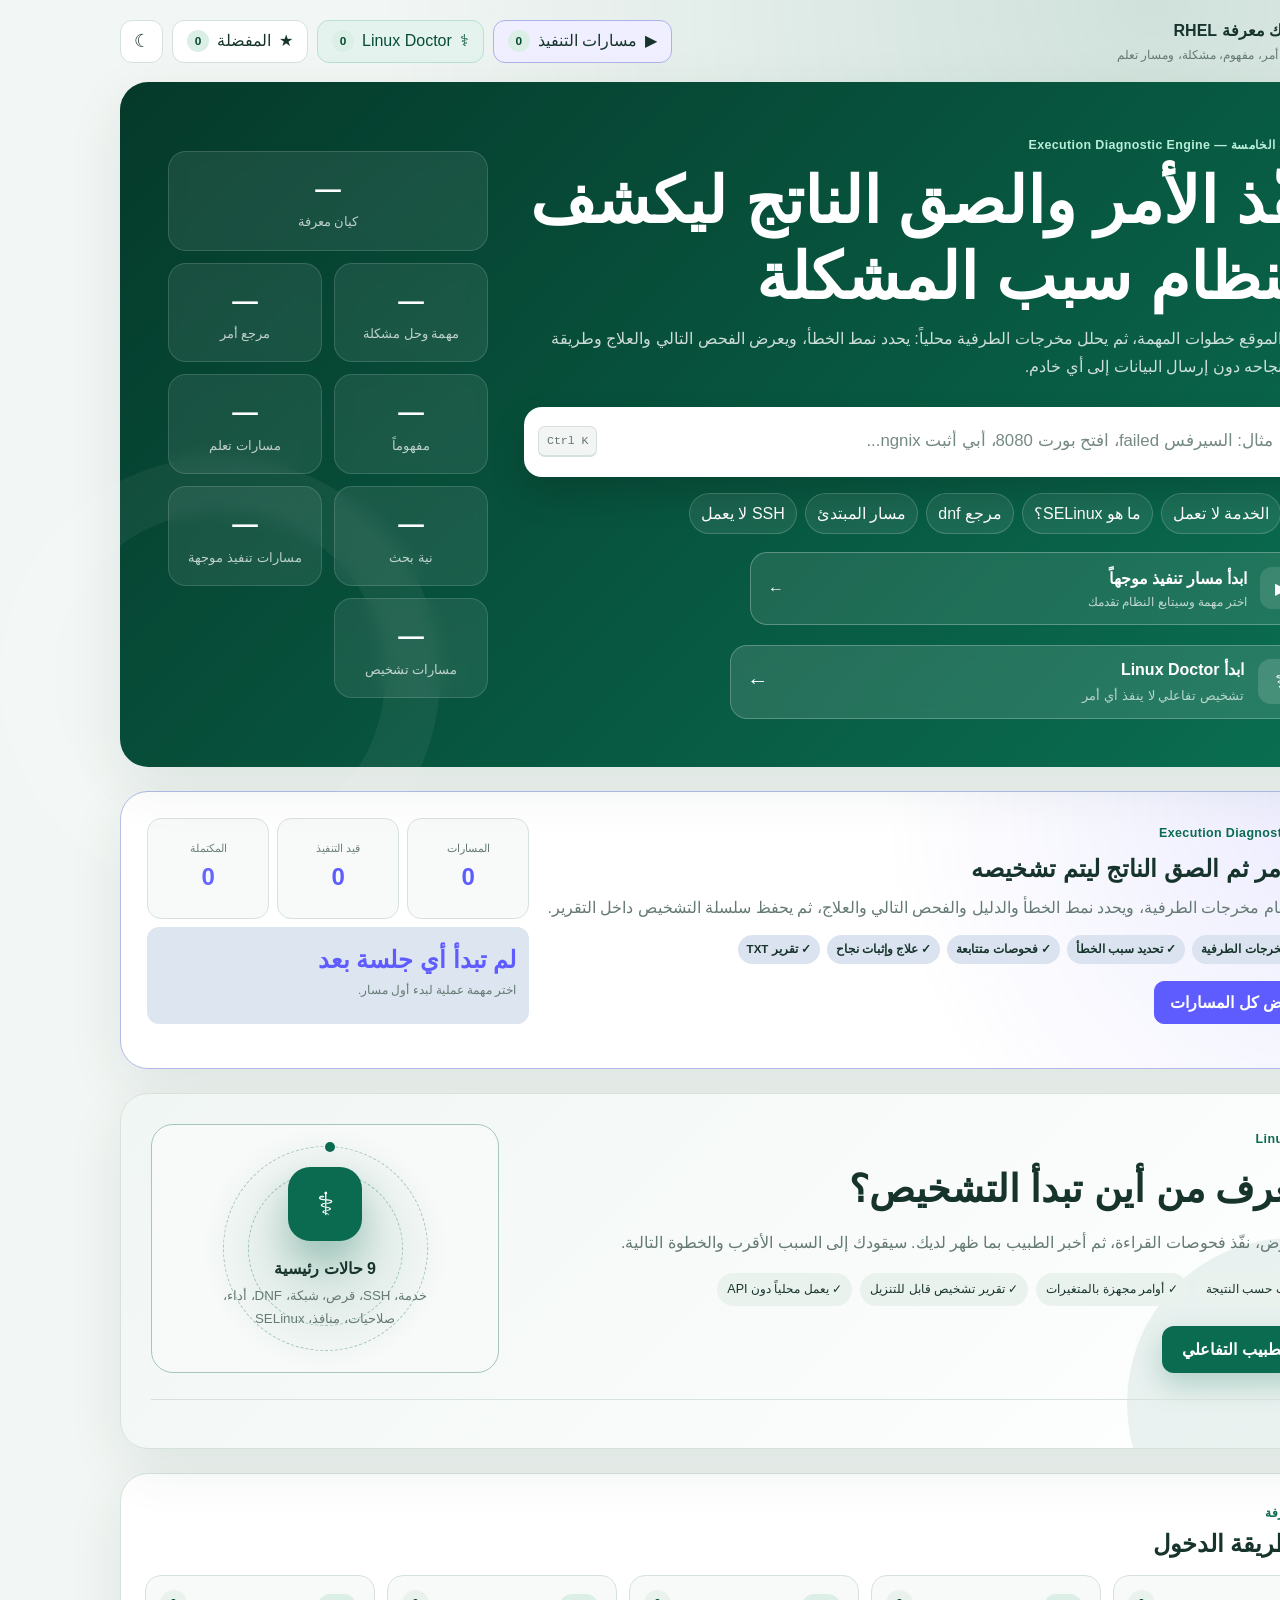
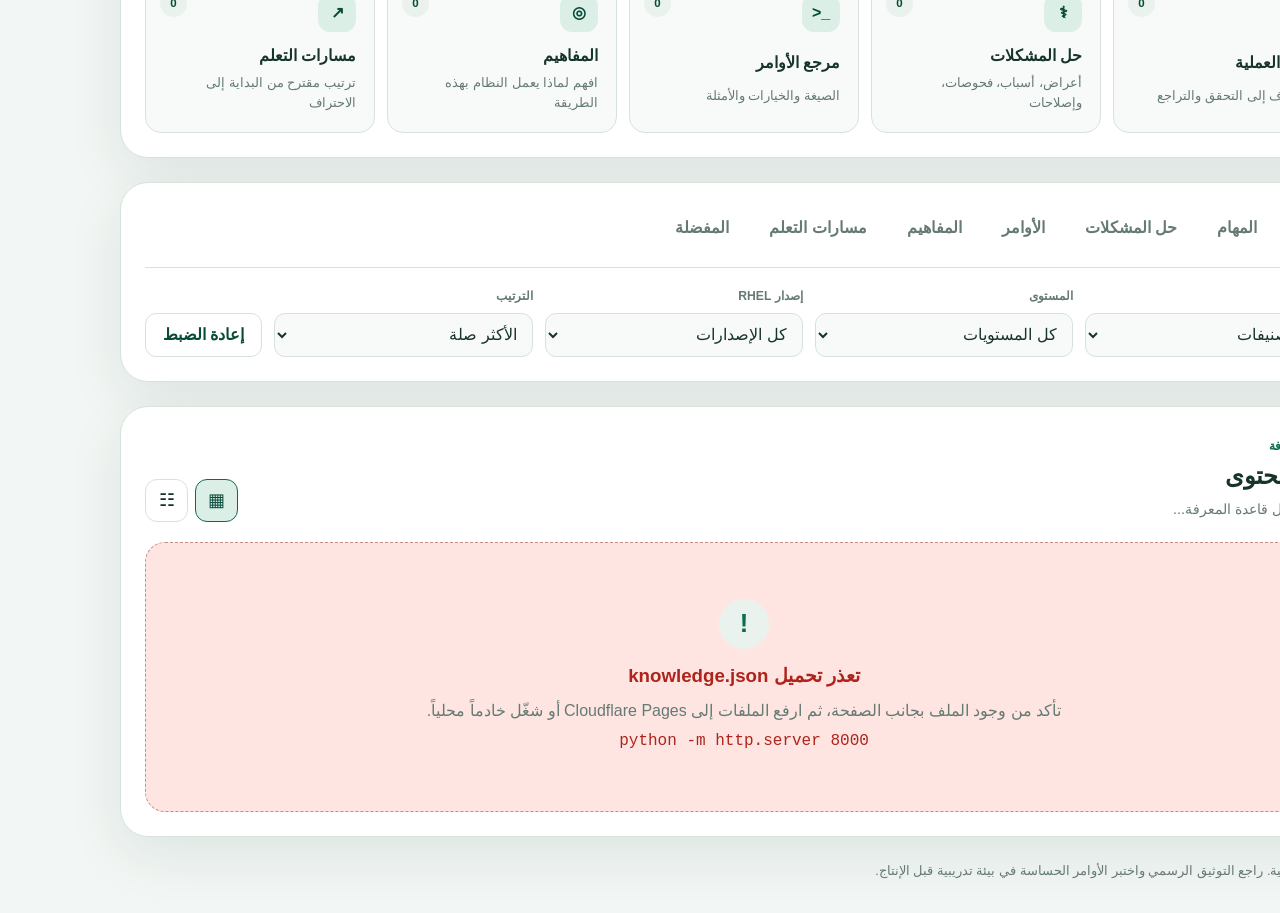
==== commit f0f287d7: "Add files via upload" ====
--- a/index.html
+++ b/index.html
@@ -5,7 +5,7 @@
   <meta name="viewport" content="width=device-width, initial-scale=1">
   <meta name="description" content="محرك معرفة عربي ومسارات تنفيذ موجهة وتشخيص تفاعلي لمهام Red Hat Enterprise Linux">
   <meta name="theme-color" content="#0b6b50">
-  <title>محرك معرفة RHEL العربي | Guided Workflows</title>
+  <title>محرك معرفة RHEL العربي | Execution Diagnostic Engine</title>
   <link rel="stylesheet" href="style.css">
 </head>
 <body>
@@ -44,11 +44,11 @@
     <main>
       <section class="hero">
         <div class="hero__content">
-          <span class="hero__eyebrow">المرحلة الخامسة — Guided Workflows</span>
-          <h1>تعلّم، نفّذ، وتحقق عبر مسار موجه خطوة بخطوة</h1>
+          <span class="hero__eyebrow">المرحلة الخامسة — Execution Diagnostic Engine</span>
+          <h1>نفّذ الأمر والصق الناتج ليكشف النظام سبب المشكلة</h1>
           <p>
-            افتح أي مهمة كمسار تنفيذي موجه يبدأ بالاستعداد، ثم يعرض كل أمر ونتيجته المتوقعة،
-            وينقلك إلى التحقق والأخطاء الشائعة والتراجع مع حفظ تقدمك تلقائياً.
+            ينظم الموقع خطوات المهمة، ثم يحلل مخرجات الطرفية محلياً: يحدد نمط الخطأ،
+            ويعرض الفحص التالي والعلاج وطريقة إثبات نجاحه دون إرسال البيانات إلى أي خادم.
           </p>
 
           <div class="search-wrapper">
@@ -107,12 +107,12 @@
 
       <section class="workflow-launch" aria-labelledby="workflowLaunchTitle">
         <div class="workflow-launch__content">
-          <span class="eyebrow">Guided Workflow Runner</span>
-          <h2 id="workflowLaunchTitle">نفّذ المهمة كمسار متكامل بدل قراءة الأوامر فقط</h2>
-          <p>راجع المتطلبات، عبّئ المتغيرات، نفّذ خطوة واحدة في كل مرة، ثم تحقق من النتيجة واحفظ تقرير الجلسة.</p>
+          <span class="eyebrow">Execution Diagnostic Engine</span>
+          <h2 id="workflowLaunchTitle">نفّذ الأمر ثم الصق الناتج ليتم تشخيصه</h2>
+          <p>يحلل النظام مخرجات الطرفية، ويحدد نمط الخطأ والدليل والفحص التالي والعلاج، ثم يحفظ سلسلة التشخيص داخل التقرير.</p>
           <div class="workflow-launch__features">
-            <span>✓ استعداد قبل التنفيذ</span><span>✓ أوامر جاهزة</span>
-            <span>✓ نجاح أو مشكلة لكل خطوة</span><span>✓ حفظ واستكمال</span><span>✓ تقرير TXT</span>
+            <span>✓ تحليل مخرجات الطرفية</span><span>✓ تحديد سبب الخطأ</span>
+            <span>✓ فحوصات متتابعة</span><span>✓ علاج وإثبات نجاح</span><span>✓ تقرير TXT</span>
           </div>
           <div class="workflow-launch__actions">
             <button id="browseWorkflowsButton" type="button">استعراض كل المسارات</button>
@@ -263,7 +263,7 @@
 
   <dialog id="workflowDialog" class="workflow-dialog">
     <div class="workflow-dialog__topbar">
-      <div class="workflow-dialog__identity"><span>▶</span><div><small>RHEL Guided Workflow</small><strong id="workflowDialogTitle">مسارات التنفيذ</strong></div></div>
+      <div class="workflow-dialog__identity"><span>▶</span><div><small>RHEL Execution Diagnostic</small><strong id="workflowDialogTitle">مسارات التنفيذ</strong></div></div>
       <div class="workflow-dialog__actions">
         <button id="workflowLibraryButton" type="button">المسارات</button>
         <button id="workflowReportButton" type="button" hidden>التقرير</button>
@@ -312,6 +312,7 @@
 
   <script src="intent-engine.js"></script>
   <script src="doctor-engine.js"></script>
+  <script src="execution-diagnostics.js"></script>
   <script src="workflow-engine.js"></script>
   <script src="app.js"></script>
 </body>
--- a/style.css
+++ b/style.css
@@ -1556,3 +1556,60 @@
 .wf-final{display:grid;grid-template-columns:48px 1fr;align-items:center;gap:11px}.wf-final>b{width:46px;height:46px;display:grid;place-items:center;border-radius:50%;font-size:1.1rem}.wf-final.ready{background:var(--low-bg);color:var(--low);border-color:var(--low)}.wf-final.ready>b{background:var(--low);color:#fff}.wf-final.gaps{background:var(--medium-bg);color:var(--medium)}.wf-final p{margin:2px 0}.wf-summary{display:grid;grid-template-columns:repeat(4,1fr);gap:7px;margin-top:12px}.wf-summary article{min-height:72px;display:grid;place-items:center;align-content:center;border:1px solid var(--border);border-radius:10px;background:var(--surface-3)}.wf-summary span{color:var(--muted);font-size:.62rem}.wf-report{max-height:270px;overflow:auto;white-space:pre-wrap;direction:rtl;text-align:right;background:var(--code-bg);color:var(--code-text);font-family:Tahoma,Arial,sans-serif;font-size:.73rem}.wf-final-actions .complete{background:var(--low);color:#fff;border-color:var(--low)}
 @media(max-width:1050px){.workflow-launch{grid-template-columns:1fr}.workflow-launch__examples{grid-template-columns:repeat(2,1fr)}.workflow-dialog__shell{grid-template-columns:220px 1fr}.wf-cards{grid-template-columns:1fr}}
 @media(max-width:760px){.workflow-launch{padding:17px}.workflow-launch__examples{grid-template-columns:1fr}.workflow-dialog{width:100%;height:100%;max-height:100%;border:0;border-radius:0}.workflow-dialog__topbar{min-height:61px;padding:7px}.workflow-dialog__identity small{display:none}.workflow-dialog__identity strong{max-width:165px;font-size:.76rem}.workflow-dialog__actions button:not(.workflow-dialog__close){padding:0 7px;font-size:.63rem}.workflow-dialog__shell{height:calc(100% - 61px);grid-template-columns:1fr;grid-template-rows:auto 1fr}.workflow-sidebar{overflow-x:auto;overflow-y:hidden;padding:7px;border-left:0;border-bottom:1px solid var(--border)}.wf-progress,.wf-side-meta,.wf-side-label,.workflow-sidebar>.wf-resume{display:none}.wf-stages{display:flex;min-width:max-content}.wf-stages button{width:105px;min-height:45px;grid-template-columns:26px 1fr}.wf-stages button>span{width:25px;height:25px}.wf-stages small{display:none}.workflow-sidebar>button{display:inline-flex;width:auto;min-width:100px;margin:0 5px 0 0}.workflow-content{padding:15px 11px}.workflow-footer{gap:6px;padding:7px}.workflow-footer button{padding:0 8px;font-size:.65rem}.wf-library-controls{align-items:stretch;flex-direction:column}.wf-library-controls>input{width:100%}.wf-vars{grid-template-columns:1fr}.wf-command>header{flex-direction:column}.wf-outcomes,.wf-outcomes.two{grid-template-columns:1fr}.wf-summary{grid-template-columns:repeat(2,1fr)}.guided-workflow-entry{grid-template-columns:1fr}.guided-workflow-entry>button{width:100%}}
+
+
+/* Phase 5 Rebuild — Execution Diagnostic Engine */
+.wf-output-analyzer{
+  margin-top:14px;overflow:hidden;border:1px solid color-mix(in srgb,#5f5cff 34%,var(--border));
+  border-radius:14px;background:color-mix(in srgb,#5f5cff 6%,var(--surface))
+}
+.wf-output-analyzer>header{min-height:56px;display:flex;align-items:center;justify-content:space-between;gap:14px;padding:10px 13px;border-bottom:1px solid var(--border)}
+.wf-output-analyzer>header>div{display:flex;align-items:center;gap:10px}
+.wf-output-analyzer>header>div>span{width:34px;height:34px;display:grid;place-items:center;border-radius:10px;background:#5f5cff;color:#fff;font-weight:900}
+.wf-output-analyzer>header strong,.wf-output-analyzer>header small{display:block}
+.wf-output-analyzer>header small,.wf-output-analyzer>header>b{color:var(--muted);font-size:.67rem}
+.wf-output-analyzer textarea,.wf-followup textarea{width:100%;min-height:155px;display:block;resize:vertical;padding:14px;border:0;border-bottom:1px solid var(--border);outline:0;background:var(--code-bg);color:var(--code-text);direction:ltr;text-align:left;font:13px/1.7 Consolas,"Courier New",monospace}
+.wf-output-analyzer textarea:focus,.wf-followup textarea:focus{box-shadow:inset 0 0 0 2px color-mix(in srgb,#5f5cff 55%,transparent)}
+.wf-analyzer-actions{display:flex;flex-wrap:wrap;gap:7px;padding:10px}
+.wf-analyzer-actions button,.wf-followup>button,.wf-diagnosis-actions button{min-height:39px;padding:0 13px;border:1px solid var(--border);border-radius:9px;background:var(--surface);color:var(--text);font-weight:800}
+.wf-analyzer-actions .analyze,.wf-followup>button.analyze{border-color:#5f5cff;background:#5f5cff;color:#fff}
+.wf-analysis-placeholder{min-height:95px;display:grid;grid-template-columns:42px 1fr;align-items:center;gap:12px;margin-top:13px;padding:14px;border:1px dashed var(--border);border-radius:12px;background:var(--surface)}
+.wf-analysis-placeholder>span{width:40px;height:40px;display:grid;place-items:center;border-radius:12px;background:var(--surface-2);color:#5f5cff;font-size:1.15rem}
+.wf-analysis-placeholder strong,.wf-analysis-placeholder p{display:block;margin:0}
+.wf-analysis-placeholder p{color:var(--muted);font-size:.76rem}
+.wf-diagnosis{margin-top:14px;padding:17px;border:1px solid var(--border);border-top:4px solid var(--medium);border-radius:15px;background:var(--surface-3)}
+.wf-diagnosis.success{border-top-color:var(--low)}.wf-diagnosis.issue{border-top-color:var(--critical)}
+.wf-diagnosis>header{display:grid;grid-template-columns:43px 1fr auto;align-items:center;gap:11px}
+.wf-diagnosis>header>span{width:41px;height:41px;display:grid;place-items:center;border-radius:12px;background:var(--medium-bg);color:var(--medium);font-size:1rem;font-weight:900}
+.wf-diagnosis.success>header>span{background:var(--low-bg);color:var(--low)}.wf-diagnosis.issue>header>span{background:var(--critical-bg);color:var(--critical)}
+.wf-diagnosis>header small,.wf-diagnosis>header h3{display:block;margin:0}.wf-diagnosis>header small{color:var(--muted);font-size:.67rem}
+.wf-diagnosis>header>b{padding:5px 8px;border-radius:999px;background:var(--surface-2);color:var(--muted);font-size:.68rem}
+.wf-diagnosis-explanation{margin:12px 0 0}.wf-evidence{margin-top:12px}.wf-evidence>strong{display:block;margin-bottom:5px;color:var(--muted);font-size:.71rem}
+.wf-evidence pre,.wf-collected-findings pre{max-height:190px;overflow:auto;margin:0;padding:11px;border-radius:9px;background:var(--code-bg);color:var(--code-text);direction:ltr;text-align:left;white-space:pre-wrap;font:12px/1.6 Consolas,"Courier New",monospace}
+.wf-diagnosis-list,.wf-fixes{margin-top:13px;padding:12px;border-radius:10px;background:var(--surface)}
+.wf-diagnosis-list h4,.wf-fixes h4,.wf-next-checks h4{margin:0 0 7px}.wf-diagnosis-list ul,.wf-fixes ol{margin-bottom:0}
+.wf-alternatives{display:flex;flex-wrap:wrap;gap:6px;margin-top:12px}.wf-alternatives>strong{width:100%;color:var(--muted);font-size:.7rem}
+.wf-alternatives span{padding:5px 8px;border-radius:999px;background:var(--surface-2);font-size:.69rem}.wf-alternatives span b{color:var(--muted)}
+.wf-next-checks{display:grid;gap:8px;margin-top:14px}.wf-next-checks>article{padding:11px;border:1px solid var(--border);border-radius:11px;background:var(--surface)}
+.wf-next-checks>article>div:first-child strong,.wf-next-checks>article>div:first-child small{display:block}.wf-next-checks>article>div:first-child small{color:var(--muted);font-size:.69rem}
+.wf-next-checks.verification>article{border-color:color-mix(in srgb,var(--low) 34%,var(--border))}
+.wf-followup{margin-top:15px;overflow:hidden;padding:13px;border:1px solid color-mix(in srgb,#5f5cff 45%,var(--border));border-radius:13px;background:color-mix(in srgb,#5f5cff 7%,var(--surface))}
+.wf-followup>header{display:flex;align-items:center;gap:9px;margin-bottom:8px}.wf-followup>header>span{width:31px;height:31px;display:grid;place-items:center;border-radius:9px;background:#5f5cff;color:#fff}
+.wf-followup>header strong,.wf-followup>header small{display:block}.wf-followup>header small,.wf-followup>p{color:var(--muted);font-size:.69rem}
+.wf-followup textarea{min-height:120px;margin-top:9px;border:1px solid var(--border);border-radius:9px}.wf-followup>button{margin-top:8px}
+.wf-analysis-history{margin-top:13px;border-top:1px solid var(--border);padding-top:10px}.wf-analysis-history summary{cursor:pointer;color:var(--muted);font-size:.75rem;font-weight:800}
+.wf-analysis-history article{display:grid;grid-template-columns:28px 1fr;align-items:center;gap:8px;margin-top:6px;padding:7px;border-radius:8px;background:var(--surface)}
+.wf-analysis-history article>b{width:26px;height:26px;display:grid;place-items:center;border-radius:7px;background:var(--surface-2);font-size:.67rem}
+.wf-analysis-history strong,.wf-analysis-history small{display:block}.wf-analysis-history small{color:var(--muted);font-size:.65rem}
+.wf-diagnosis-actions{display:flex;flex-wrap:wrap;gap:7px;margin-top:13px}.wf-diagnosis-actions .accept{border-color:var(--low);background:var(--low);color:#fff}
+.wf-collected-findings{display:grid;gap:9px;margin-bottom:17px}.wf-collected-findings>h3{margin-bottom:1px}
+.wf-collected-findings>article{padding:12px;border:1px solid var(--border);border-right:4px solid var(--medium);border-radius:11px;background:var(--surface-3)}
+.wf-collected-findings>article.issue{border-right-color:var(--critical)}.wf-collected-findings>article.success{border-right-color:var(--low)}
+.wf-collected-findings article>header{display:flex;align-items:center;gap:9px}.wf-collected-findings article>header>span{width:30px;height:30px;display:grid;place-items:center;border-radius:9px;background:var(--surface-2);font-weight:900}
+.wf-collected-findings article header strong,.wf-collected-findings article header small{display:block}.wf-collected-findings article header small{color:var(--muted);font-size:.66rem}
+.wf-collected-findings article>p{margin:8px 0}
+@media(max-width:620px){
+  .wf-diagnosis>header{grid-template-columns:38px 1fr}.wf-diagnosis>header>b{grid-column:2;justify-self:start}
+  .wf-output-analyzer>header{align-items:start}.wf-output-analyzer>header>b{display:none}
+  .wf-analyzer-actions{display:grid;grid-template-columns:1fr 1fr}
+}
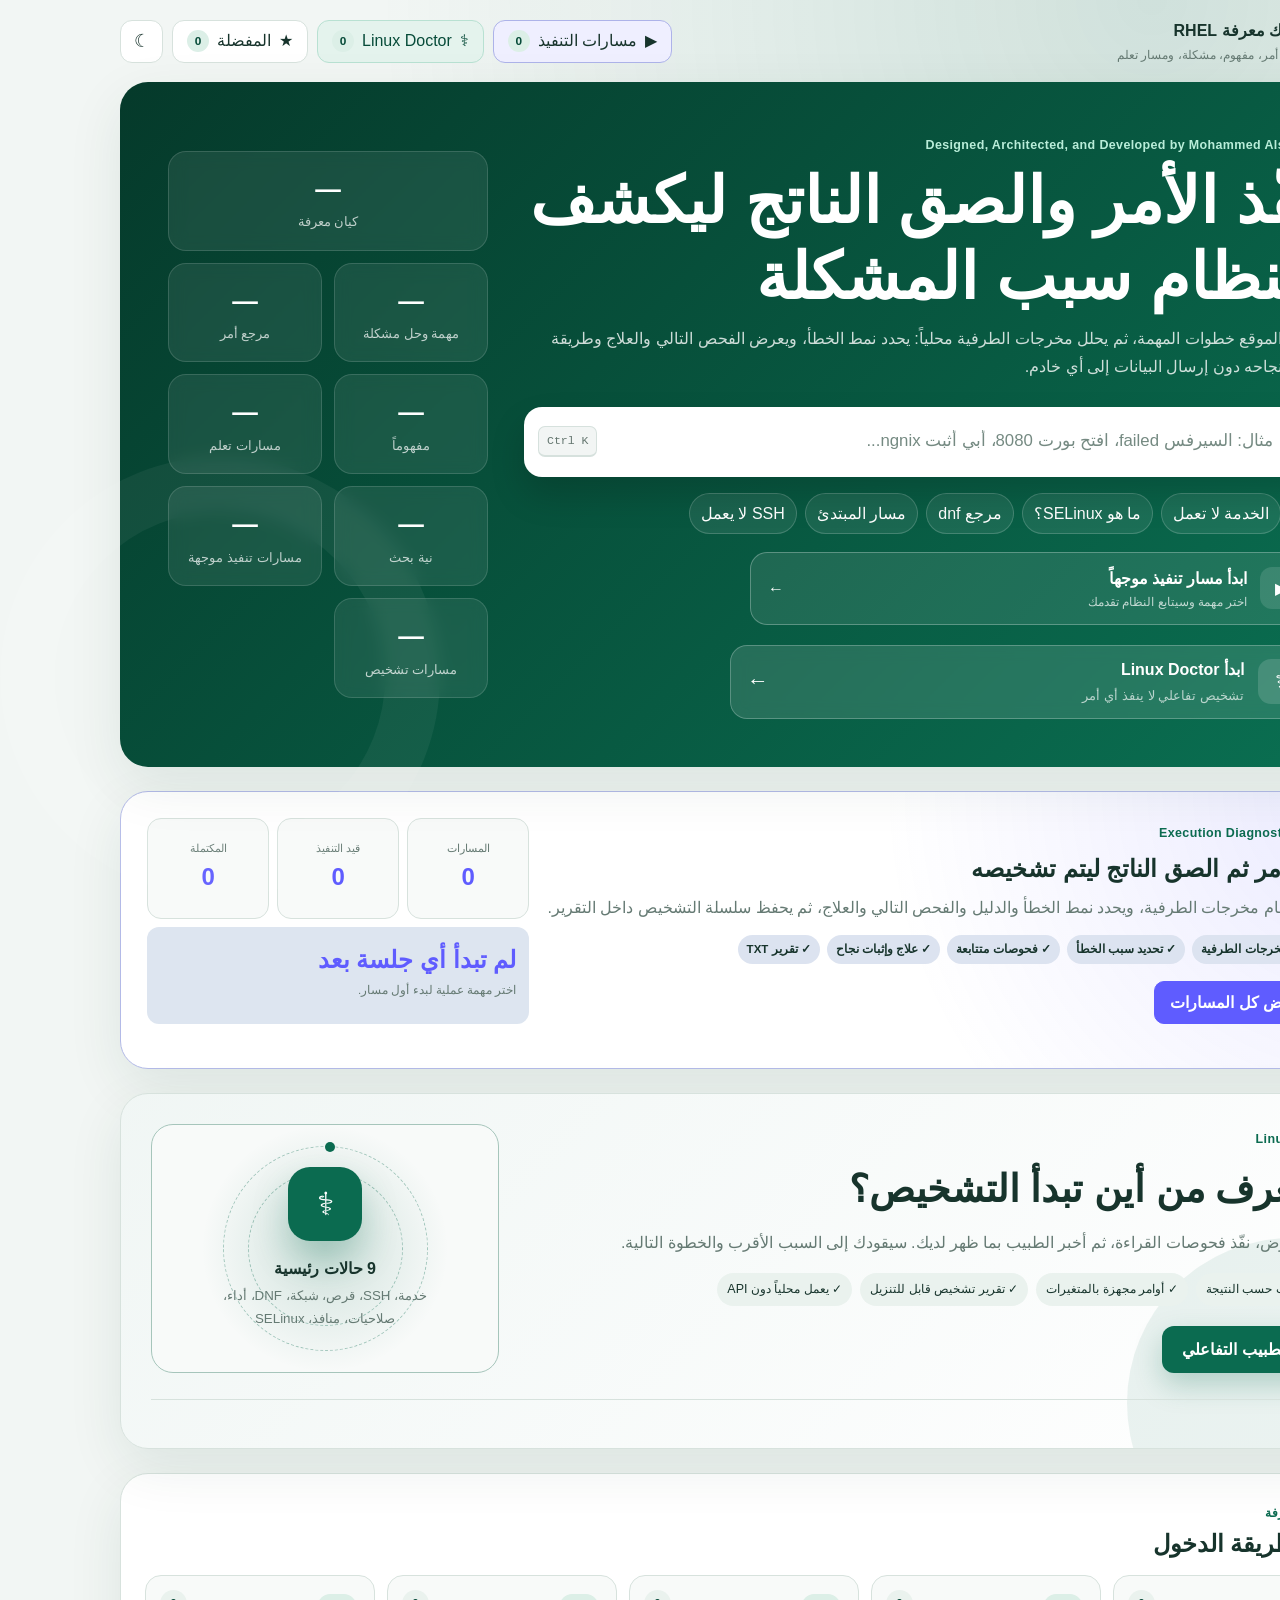
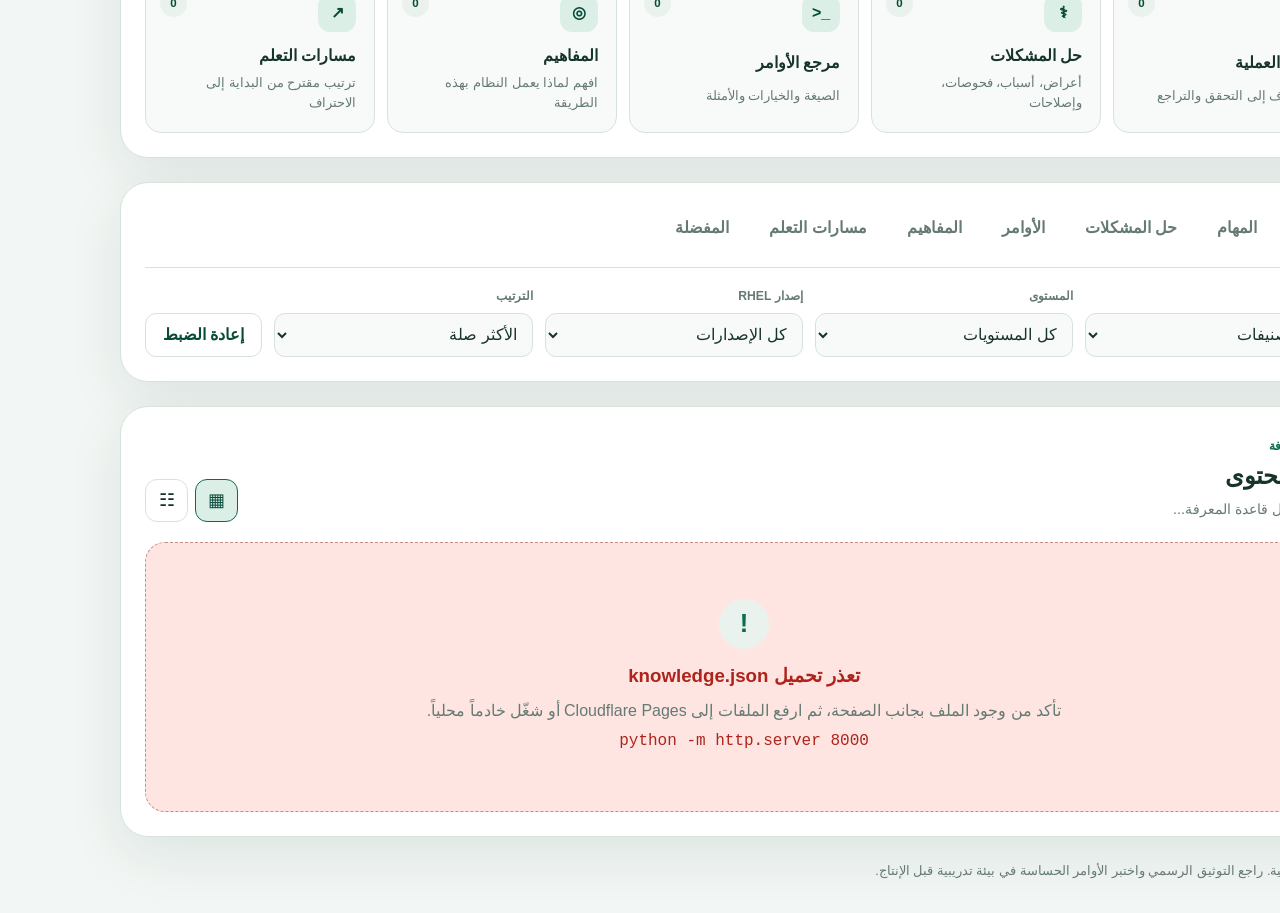
==== commit a892ac56: "Update index.html" ====
--- a/index.html
+++ b/index.html
@@ -44,7 +44,7 @@
     <main>
       <section class="hero">
         <div class="hero__content">
-          <span class="hero__eyebrow">المرحلة الخامسة — Execution Diagnostic Engine</span>
+          <span class="hero__eyebrow">اDesigned, Architected, and Developed by Mohammed Alshiddi</span>
           <h1>نفّذ الأمر والصق الناتج ليكشف النظام سبب المشكلة</h1>
           <p>
             ينظم الموقع خطوات المهمة، ثم يحلل مخرجات الطرفية محلياً: يحدد نمط الخطأ،
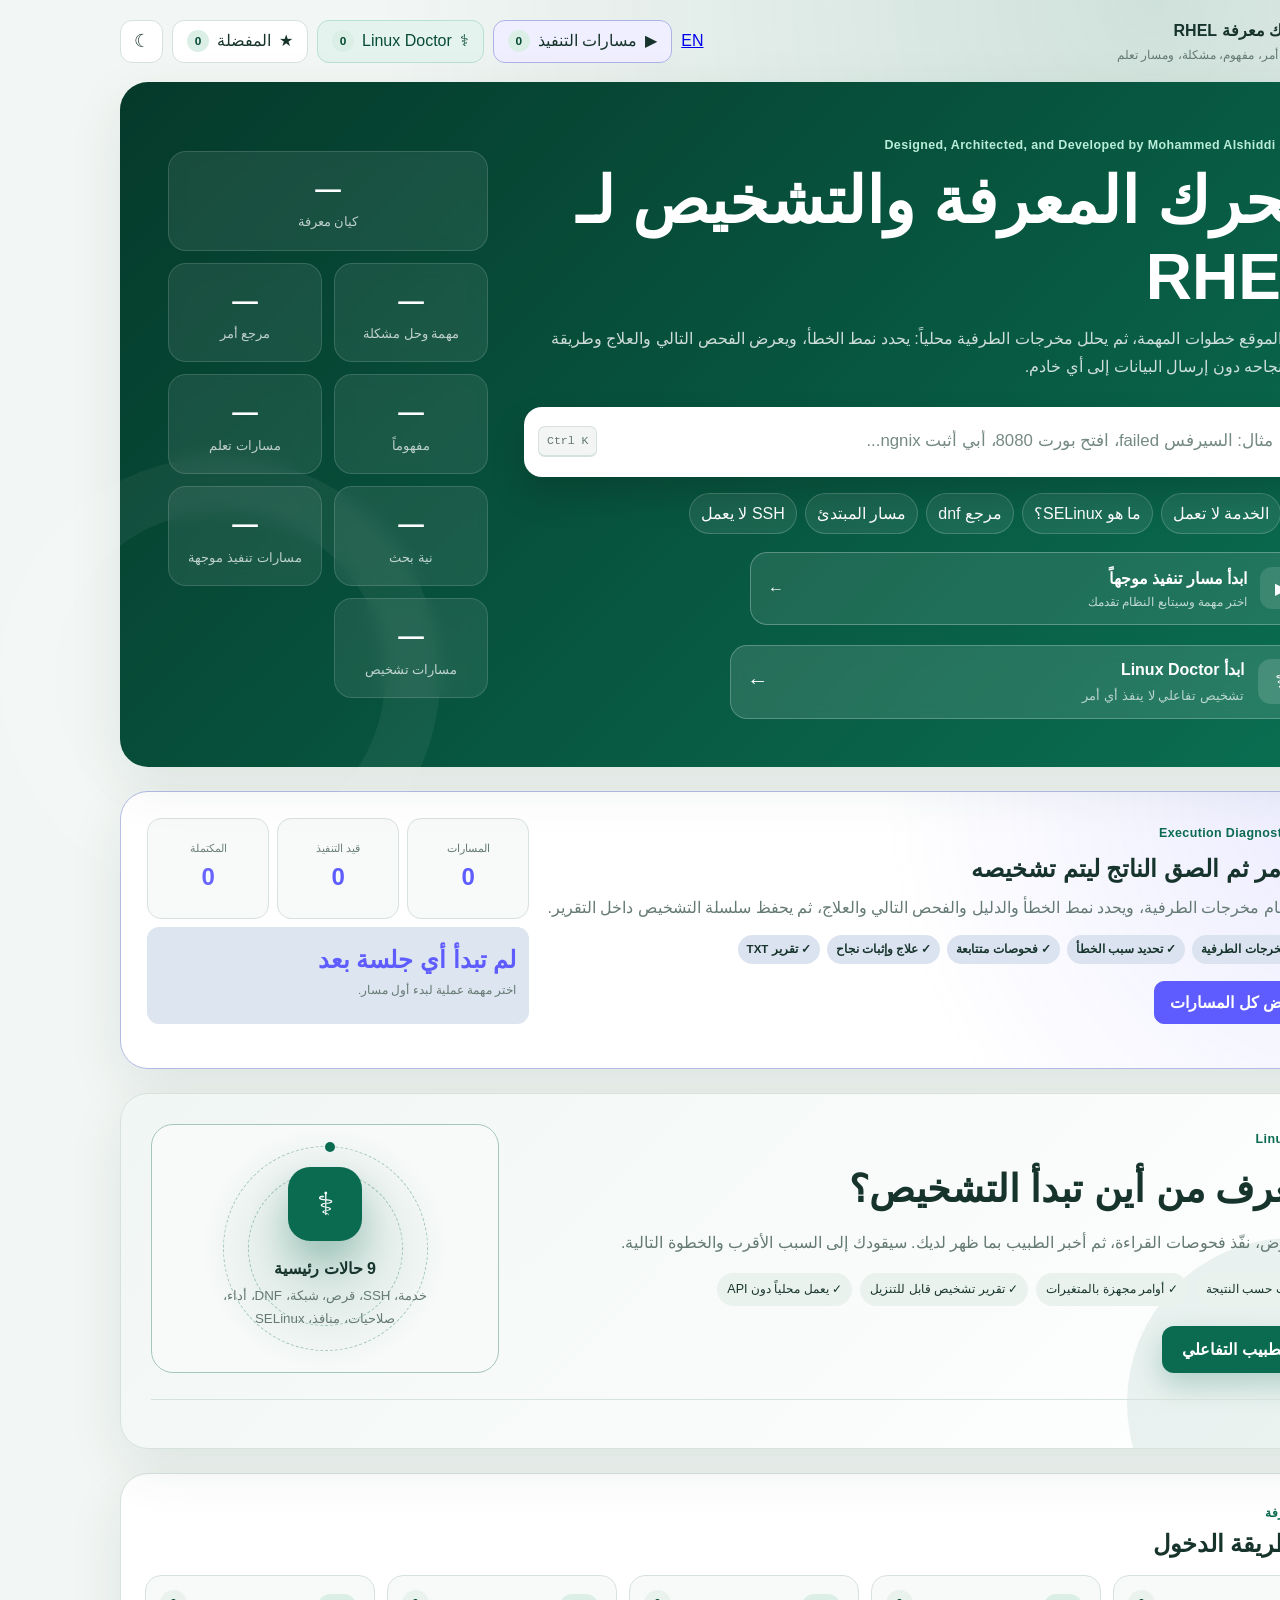
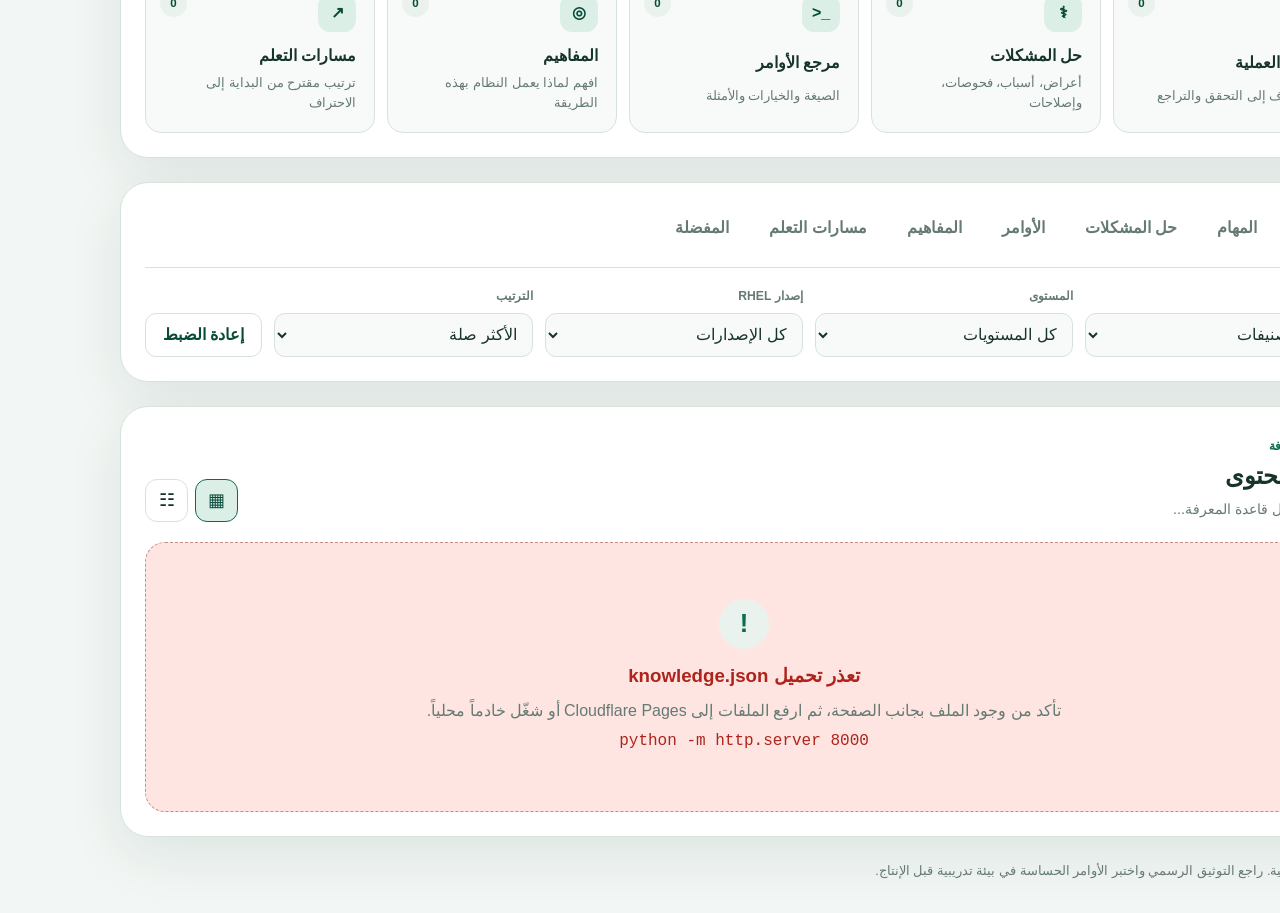
==== commit 0677aba7: "Update index.html" ====
--- a/index.html
+++ b/index.html
@@ -1,319 +1,303 @@
 <!doctype html>
-<html lang="ar" dir="rtl" data-theme="light">
+<!DOCTYPE html>
+
+<!DOCTYPE html>
+
+<!DOCTYPE html>
+
+<!DOCTYPE html>
+
+<!DOCTYPE html>
+
+<html data-theme="light" dir="rtl" lang="ar">
 <head>
-  <meta charset="utf-8">
-  <meta name="viewport" content="width=device-width, initial-scale=1">
-  <meta name="description" content="محرك معرفة عربي ومسارات تنفيذ موجهة وتشخيص تفاعلي لمهام Red Hat Enterprise Linux">
-  <meta name="theme-color" content="#0b6b50">
-  <title>محرك معرفة RHEL العربي | Execution Diagnostic Engine</title>
-  <link rel="stylesheet" href="style.css">
+<meta charset="utf-8"/>
+<meta content="width=device-width, initial-scale=1" name="viewport"/>
+<meta content="محرك معرفة عربي ومسارات تنفيذ موجهة وتشخيص تفاعلي لمهام Red Hat Enterprise Linux" name="description"/>
+<meta content="#0b6b50" name="theme-color"/>
+<title>محرك معرفة RHEL العربي | Execution Diagnostic Engine</title>
+<link href="style.css" rel="stylesheet"/>
 </head>
 <body>
-  <a class="skip-link" href="#resultsSection">الانتقال إلى النتائج</a>
-
-  <div class="app-shell">
-    <header class="topbar">
-      <a class="brand" href="#" aria-label="الصفحة الرئيسية">
-        <span class="brand__terminal" aria-hidden="true">$_</span>
-        <span class="brand__text">
-          <strong>محرك معرفة RHEL</strong>
-          <small>مهمة، أمر، مفهوم، مشكلة، ومسار تعلم</small>
-        </span>
-      </a>
-
-      <div class="topbar__actions">
-        <button id="workflowShortcut" class="toolbar-button toolbar-button--workflow" type="button">
-          <span aria-hidden="true">▶</span><span>مسارات التنفيذ</span><b id="activeWorkflowCount">0</b>
-        </button>
-        <button id="doctorShortcut" class="toolbar-button toolbar-button--doctor" type="button">
-          <span aria-hidden="true">⚕</span>
-          <span>Linux Doctor</span>
-          <b id="doctorCasesCount">0</b>
-        </button>
-        <button id="favoritesShortcut" class="toolbar-button" type="button">
-          <span aria-hidden="true">★</span>
-          <span>المفضلة</span>
-          <b id="favoritesCount">0</b>
-        </button>
-        <button id="themeButton" class="icon-button" type="button" aria-label="تفعيل الوضع الليلي" title="الوضع الليلي">
-          <span id="themeIcon" aria-hidden="true">☾</span>
-        </button>
-      </div>
-    </header>
-
-    <main>
-      <section class="hero">
-        <div class="hero__content">
-          <span class="hero__eyebrow">اDesigned, Architected, and Developed by Mohammed Alshiddi</span>
-          <h1>نفّذ الأمر والصق الناتج ليكشف النظام سبب المشكلة</h1>
-          <p>
+<a class="skip-link" href="#resultsSection">الانتقال إلى النتائج</a>
+<div class="app-shell">
+<header class="topbar">
+<a aria-label="الصفحة الرئيسية" class="brand" href="#">
+<span aria-hidden="true" class="brand__terminal">$_</span>
+<span class="brand__text">
+<strong>محرك معرفة RHEL</strong>
+<small>مهمة، أمر، مفهوم، مشكلة، ومسار تعلم</small>
+</span>
+</a>
+<div class="topbar__actions"><a aria-label="English interface" class="language-switch" href="en.html" title="English">EN</a>
+<button class="toolbar-button toolbar-button--workflow" id="workflowShortcut" type="button">
+<span aria-hidden="true">▶</span><span>مسارات التنفيذ</span><b id="activeWorkflowCount">0</b>
+</button>
+<button class="toolbar-button toolbar-button--doctor" id="doctorShortcut" type="button">
+<span aria-hidden="true">⚕</span>
+<span>Linux Doctor</span>
+<b id="doctorCasesCount">0</b>
+</button>
+<button class="toolbar-button" id="favoritesShortcut" type="button">
+<span aria-hidden="true">★</span>
+<span>المفضلة</span>
+<b id="favoritesCount">0</b>
+</button>
+<button aria-label="تفعيل الوضع الليلي" class="icon-button" id="themeButton" title="الوضع الليلي" type="button">
+<span aria-hidden="true" id="themeIcon">☾</span>
+</button>
+</div>
+</header>
+<main>
+<section class="hero">
+<div class="hero__content">
+<span class="hero__eyebrow">المرحلة Designed, Architected, and Developed by Mohammed Alshiddi</span>
+<h1>محرك المعرفة والتشخيص لـ RHEL</h1>
+<p>
             ينظم الموقع خطوات المهمة، ثم يحلل مخرجات الطرفية محلياً: يحدد نمط الخطأ،
             ويعرض الفحص التالي والعلاج وطريقة إثبات نجاحه دون إرسال البيانات إلى أي خادم.
           </p>
-
-          <div class="search-wrapper">
-            <div class="search-box">
-              <span class="search-box__icon" aria-hidden="true">⌕</span>
-              <input id="searchInput" type="search" autocomplete="off" spellcheck="false"
-                     aria-label="البحث في محرك المعرفة" aria-controls="suggestions" aria-expanded="false"
-                     placeholder="مثال: السيرفس failed، افتح بورت 8080، أبي أثبت ngnix...">
-              <kbd>Ctrl K</kbd>
-              <button id="clearSearchButton" class="clear-button" type="button" aria-label="مسح البحث" hidden>×</button>
-            </div>
-            <div id="suggestions" class="suggestions" role="listbox" hidden></div>
-          </div>
-
-          <div class="quick-searches" aria-label="أمثلة بحث سريعة">
-            <span>جرّب:</span>
-            <button type="button" data-query="الخدمة لا تعمل">الخدمة لا تعمل</button>
-            <button type="button" data-query="ما هو SELinux">ما هو SELinux؟</button>
-            <button type="button" data-query="dnf">مرجع dnf</button>
-            <button type="button" data-query="مسار المبتدئ">مسار المبتدئ</button>
-            <button type="button" data-query="SSH لا يعمل">SSH لا يعمل</button>
-          </div>
-
-          <div class="hero__primary-actions">
-            <button id="startWorkflowButton" class="hero-workflow-button" type="button">
-              <span aria-hidden="true">▶</span>
-              <span><strong>ابدأ مسار تنفيذ موجهاً</strong><small>اختر مهمة وسيتابع النظام تقدمك</small></span>
-              <b aria-hidden="true">←</b>
-            </button>
-          </div>
-          <div class="hero__doctor-action">
-            <button id="startDoctorButton" type="button">
-              <span aria-hidden="true">⚕</span>
-              <span><strong>ابدأ Linux Doctor</strong><small>تشخيص تفاعلي لا ينفذ أي أمر</small></span>
-              <b aria-hidden="true">←</b>
-            </button>
-          </div>
-        </div>
-
-        <div class="hero__stats" aria-label="إحصائيات محرك المعرفة">
-          <article><strong id="entitiesMetric">—</strong><span>كيان معرفة</span></article>
-          <article><strong id="tasksMetric">—</strong><span>مهمة وحل مشكلة</span></article>
-          <article><strong id="commandsMetric">—</strong><span>مرجع أمر</span></article>
-          <article><strong id="conceptsMetric">—</strong><span>مفهوماً</span></article>
-          <article><strong id="pathsMetric">—</strong><span>مسارات تعلم</span></article>
-          <article><strong id="intentsMetric">—</strong><span>نية بحث</span></article>
-          <article><strong id="workflowMetric">—</strong><span>مسارات تنفيذ موجهة</span></article>
-          <article><strong id="doctorMetric">—</strong><span>مسارات تشخيص</span></article>
-        </div>
-      </section>
-
-
-      <section id="intentPanel" class="intent-panel" aria-live="polite" hidden>
-        <div id="intentPanelContent"></div>
-      </section>
-
-      <section class="workflow-launch" aria-labelledby="workflowLaunchTitle">
-        <div class="workflow-launch__content">
-          <span class="eyebrow">Execution Diagnostic Engine</span>
-          <h2 id="workflowLaunchTitle">نفّذ الأمر ثم الصق الناتج ليتم تشخيصه</h2>
-          <p>يحلل النظام مخرجات الطرفية، ويحدد نمط الخطأ والدليل والفحص التالي والعلاج، ثم يحفظ سلسلة التشخيص داخل التقرير.</p>
-          <div class="workflow-launch__features">
-            <span>✓ تحليل مخرجات الطرفية</span><span>✓ تحديد سبب الخطأ</span>
-            <span>✓ فحوصات متتابعة</span><span>✓ علاج وإثبات نجاح</span><span>✓ تقرير TXT</span>
-          </div>
-          <div class="workflow-launch__actions">
-            <button id="browseWorkflowsButton" type="button">استعراض كل المسارات</button>
-            <button id="resumeWorkflowButton" class="workflow-secondary-action" type="button" hidden>استكمال آخر مسار</button>
-          </div>
-        </div>
-        <div class="workflow-launch__dashboard">
-          <article><span>المسارات</span><strong id="workflowAvailableCount">0</strong></article>
-          <article><span>قيد التنفيذ</span><strong id="workflowActiveCount">0</strong></article>
-          <article><span>المكتملة</span><strong id="workflowCompletedCount">0</strong></article>
-          <div id="workflowResumeSummary" class="workflow-resume-summary">
-            <strong>لم تبدأ أي جلسة بعد</strong><span>اختر مهمة عملية لبدء أول مسار.</span>
-          </div>
-        </div>
-        <div id="workflowExamples" class="workflow-launch__examples"></div>
-      </section>
-
-      <section class="doctor-launch" aria-labelledby="doctorLaunchTitle">
-        <div class="doctor-launch__content">
-          <span class="eyebrow">Linux Doctor</span>
-          <h2 id="doctorLaunchTitle">لا تعرف من أين تبدأ التشخيص؟</h2>
-          <p>اختر العَرَض، نفّذ فحوصات القراءة، ثم أخبر الطبيب بما ظهر لديك. سيقودك إلى السبب الأقرب والخطوة التالية.</p>
-          <div class="doctor-launch__features">
-            <span>✓ تفرعات حسب النتيجة</span>
-            <span>✓ أوامر مجهزة بالمتغيرات</span>
-            <span>✓ تقرير تشخيص قابل للتنزيل</span>
-            <span>✓ يعمل محلياً دون API</span>
-          </div>
-          <button type="button" data-doctor-launch>فتح الطبيب التفاعلي</button>
-        </div>
-        <div class="doctor-launch__visual">
-          <div class="doctor-orbit doctor-orbit--one"></div>
-          <div class="doctor-orbit doctor-orbit--two"></div>
-          <div class="doctor-launch__mark">⚕</div>
-          <strong><span id="doctorCasesCountInline">9</span> حالات رئيسية</strong>
-          <small>خدمة، SSH، قرص، شبكة، DNF، أداء، صلاحيات، منافذ، SELinux</small>
-        </div>
-        <div id="doctorLaunchExamples" class="doctor-launch__examples"></div>
-      </section>
-
-      <section class="type-explorer" aria-labelledby="explorerTitle">
-        <div class="section-heading section-heading--compact">
-          <div>
-            <span class="eyebrow">بوابات المعرفة</span>
-            <h2 id="explorerTitle">اختر طريقة الدخول</h2>
-          </div>
-        </div>
-        <div class="type-grid">
-          <button class="type-tile" type="button" data-type-view="task">
-            <span class="type-tile__icon" aria-hidden="true">✓</span>
-            <strong>المهام العملية</strong>
-            <small>من الهدف إلى التحقق والتراجع</small>
-            <b id="taskTileCount">0</b>
-          </button>
-          <button class="type-tile" type="button" data-type-view="troubleshooting">
-            <span class="type-tile__icon" aria-hidden="true">⚕</span>
-            <strong>حل المشكلات</strong>
-            <small>أعراض، أسباب، فحوصات، وإصلاحات</small>
-            <b id="troubleTileCount">0</b>
-          </button>
-          <button class="type-tile" type="button" data-type-view="command">
-            <span class="type-tile__icon" aria-hidden="true">&gt;_</span>
-            <strong>مرجع الأوامر</strong>
-            <small>الصيغة والخيارات والأمثلة</small>
-            <b id="commandTileCount">0</b>
-          </button>
-          <button class="type-tile" type="button" data-type-view="concept">
-            <span class="type-tile__icon" aria-hidden="true">◎</span>
-            <strong>المفاهيم</strong>
-            <small>افهم لماذا يعمل النظام بهذه الطريقة</small>
-            <b id="conceptTileCount">0</b>
-          </button>
-          <button class="type-tile" type="button" data-type-view="learning_path">
-            <span class="type-tile__icon" aria-hidden="true">↗</span>
-            <strong>مسارات التعلم</strong>
-            <small>ترتيب مقترح من البداية إلى الاحتراف</small>
-            <b id="pathTileCount">0</b>
-          </button>
-        </div>
-      </section>
-
-      <section class="control-panel" aria-label="تصفية النتائج">
-        <nav class="view-tabs" aria-label="نوع المحتوى">
-          <button class="view-tab is-active" type="button" data-view="all" aria-pressed="true">الكل</button>
-          <button class="view-tab" type="button" data-view="task" aria-pressed="false">المهام</button>
-          <button class="view-tab" type="button" data-view="troubleshooting" aria-pressed="false">حل المشكلات</button>
-          <button class="view-tab" type="button" data-view="command" aria-pressed="false">الأوامر</button>
-          <button class="view-tab" type="button" data-view="concept" aria-pressed="false">المفاهيم</button>
-          <button class="view-tab" type="button" data-view="learning_path" aria-pressed="false">مسارات التعلم</button>
-          <button class="view-tab" type="button" data-view="favorites" aria-pressed="false">المفضلة</button>
-        </nav>
-
-        <div class="filters">
-          <label><span>التصنيف</span><select id="categoryFilter"><option value="all">كل التصنيفات</option></select></label>
-          <label><span>المستوى</span><select id="difficultyFilter"><option value="all">كل المستويات</option><option value="beginner">مبتدئ</option><option value="intermediate">متوسط</option><option value="advanced">متقدم</option></select></label>
-          <label><span>إصدار RHEL</span><select id="versionFilter"><option value="all">كل الإصدارات</option><option value="8">RHEL 8</option><option value="9">RHEL 9</option><option value="10">RHEL 10</option></select></label>
-          <label><span>الترتيب</span><select id="sortFilter"><option value="relevance">الأكثر صلة</option><option value="title">أبجدياً</option><option value="type">حسب النوع</option><option value="difficulty">حسب المستوى</option><option value="relations">الأكثر ارتباطاً</option></select></label>
-          <button id="resetFiltersButton" class="reset-button" type="button">إعادة الضبط</button>
-        </div>
-      </section>
-
-      <section id="resultsSection" class="results-section" tabindex="-1">
-        <div class="section-heading">
-          <div>
-            <span id="resultsEyebrow" class="eyebrow">شبكة المعرفة</span>
-            <h2 id="resultsTitle">كل المحتوى</h2>
-            <p id="resultsSummary">جاري تحميل قاعدة المعرفة...</p>
-          </div>
-          <div class="layout-buttons" aria-label="تغيير طريقة العرض">
-            <button id="gridViewButton" class="icon-button is-active" type="button" aria-label="عرض شبكي" title="عرض شبكي">▦</button>
-            <button id="listViewButton" class="icon-button" type="button" aria-label="عرض قائمة" title="عرض قائمة">☷</button>
-          </div>
-        </div>
-
-        <div id="activeFilters" class="active-filters" hidden></div>
-        <div id="loadingState" class="state-card"><div class="loader" aria-hidden="true"></div><h3>جاري بناء محرك المعرفة</h3><p>يتم فهرسة المهام والأوامر والمفاهيم والعلاقات ومسارات التعلم.</p></div>
-        <div id="errorState" class="state-card state-card--error" hidden><span class="state-card__icon">!</span><h3>تعذر تحميل knowledge.json</h3><p>تأكد من وجود الملف بجانب الصفحة، ثم ارفع الملفات إلى Cloudflare Pages أو شغّل خادماً محلياً.</p><code>python -m http.server 8000</code></div>
-        <div id="emptyState" class="state-card" hidden><span class="state-card__icon">⌕</span><h3>لا توجد نتائج مطابقة</h3><p>جرّب عبارة أقصر أو انتقل إلى أحد أنواع المحتوى.</p><button id="emptyResetButton" class="primary-button" type="button">عرض كل المحتوى</button></div>
-
-        <div id="resultsGrid" class="results-grid" aria-live="polite"></div>
-        <button id="loadMoreButton" class="load-more-button" type="button" hidden>عرض المزيد</button>
-      </section>
-    </main>
-
-    <footer class="footer">
-      <p>موسوعة تعليمية. راجع التوثيق الرسمي واختبر الأوامر الحساسة في بيئة تدريبية قبل الإنتاج.</p>
-      <span id="schemaVersion"></span>
-    </footer>
-  </div>
-
-  <div id="toast" class="toast" role="status" aria-live="polite"></div>
-
-  <dialog id="doctorDialog" class="doctor-dialog">
-    <div class="doctor-dialog__topbar">
-      <div class="doctor-dialog__identity">
-        <span aria-hidden="true">⚕</span>
-        <div><small>RHEL Interactive Diagnostics</small><strong id="doctorDialogTitle">Linux Doctor</strong></div>
-      </div>
-      <div class="doctor-dialog__actions">
-        <button id="doctorHomeButton" type="button" hidden>الحالات</button>
-        <button id="doctorBackButton" type="button" hidden>رجوع</button>
-        <button id="doctorResetButton" type="button" hidden>إعادة</button>
-        <button id="doctorCloseButton" class="doctor-dialog__close" type="button" aria-label="إغلاق">×</button>
-      </div>
-    </div>
-    <div id="doctorContent" class="doctor-dialog__content"></div>
-  </dialog>
-
-  <dialog id="workflowDialog" class="workflow-dialog">
-    <div class="workflow-dialog__topbar">
-      <div class="workflow-dialog__identity"><span>▶</span><div><small>RHEL Execution Diagnostic</small><strong id="workflowDialogTitle">مسارات التنفيذ</strong></div></div>
-      <div class="workflow-dialog__actions">
-        <button id="workflowLibraryButton" type="button">المسارات</button>
-        <button id="workflowReportButton" type="button" hidden>التقرير</button>
-        <button id="workflowPauseButton" type="button" hidden>حفظ وإيقاف</button>
-        <button id="workflowCloseButton" class="workflow-dialog__close" type="button" aria-label="إغلاق">×</button>
-      </div>
-    </div>
-    <div class="workflow-dialog__shell">
-      <aside id="workflowSidebar" class="workflow-sidebar"></aside>
-      <main class="workflow-main">
-        <div id="workflowContent" class="workflow-content"></div>
-        <footer id="workflowFooter" class="workflow-footer" hidden>
-          <button id="workflowPreviousButton" type="button">السابق</button>
-          <div id="workflowFooterStatus"></div>
-          <button id="workflowNextButton" class="primary" type="button">التالي</button>
-        </footer>
-      </main>
-    </div>
-  </dialog>
-
-  <dialog id="entityDialog" class="entity-dialog">
-    <div class="dialog-topbar">
-      <button id="closeDialogButton" class="dialog-close" type="button" aria-label="إغلاق">×</button>
-      <div class="dialog-topbar__actions">
-        <button id="dialogFavoriteButton" class="dialog-action" type="button">☆ المفضلة</button>
-        <button id="dialogPrimaryCopyButton" class="dialog-action" type="button" hidden>نسخ الأوامر</button>
-        <button id="shareEntityButton" class="dialog-action" type="button">نسخ الرابط</button>
-      </div>
-    </div>
-    <div id="dialogContent"></div>
-  </dialog>
-
-  <template id="entityCardTemplate">
-    <article class="entity-card">
-      <header class="entity-card__header">
-        <div class="entity-card__badges"><span class="type-badge"></span><span class="category-badge"></span></div>
-        <button class="favorite-button" type="button" aria-label="إضافة إلى المفضلة" title="المفضلة">☆</button>
-      </header>
-      <h3 class="entity-title"></h3>
-      <p class="entity-summary"></p>
-      <div class="entity-meta"></div>
-      <div class="entity-preview"></div>
-      <footer class="entity-card__footer"><button class="open-entity-button" type="button">فتح</button><button class="quick-action-button" type="button">إجراء سريع</button></footer>
-    </article>
-  </template>
-
-  <script src="intent-engine.js"></script>
-  <script src="doctor-engine.js"></script>
-  <script src="execution-diagnostics.js"></script>
-  <script src="workflow-engine.js"></script>
-  <script src="app.js"></script>
+<div class="search-wrapper">
+<div class="search-box">
+<span aria-hidden="true" class="search-box__icon">⌕</span>
+<input aria-controls="suggestions" aria-expanded="false" aria-label="البحث في محرك المعرفة" autocomplete="off" id="searchInput" placeholder="مثال: السيرفس failed، افتح بورت 8080، أبي أثبت ngnix..." spellcheck="false" type="search"/>
+<kbd>Ctrl K</kbd>
+<button aria-label="مسح البحث" class="clear-button" hidden="" id="clearSearchButton" type="button">×</button>
+</div>
+<div class="suggestions" hidden="" id="suggestions" role="listbox"></div>
+</div>
+<div aria-label="أمثلة بحث سريعة" class="quick-searches">
+<span>جرّب:</span>
+<button data-query="الخدمة لا تعمل" type="button">الخدمة لا تعمل</button>
+<button data-query="ما هو SELinux" type="button">ما هو SELinux؟</button>
+<button data-query="dnf" type="button">مرجع dnf</button>
+<button data-query="مسار المبتدئ" type="button">مسار المبتدئ</button>
+<button data-query="SSH لا يعمل" type="button">SSH لا يعمل</button>
+</div>
+<div class="hero__primary-actions">
+<button class="hero-workflow-button" id="startWorkflowButton" type="button">
+<span aria-hidden="true">▶</span>
+<span><strong>ابدأ مسار تنفيذ موجهاً</strong><small>اختر مهمة وسيتابع النظام تقدمك</small></span>
+<b aria-hidden="true">←</b>
+</button>
+</div>
+<div class="hero__doctor-action">
+<button id="startDoctorButton" type="button">
+<span aria-hidden="true">⚕</span>
+<span><strong>ابدأ Linux Doctor</strong><small>تشخيص تفاعلي لا ينفذ أي أمر</small></span>
+<b aria-hidden="true">←</b>
+</button>
+</div>
+</div>
+<div aria-label="إحصائيات محرك المعرفة" class="hero__stats">
+<article><strong id="entitiesMetric">—</strong><span>كيان معرفة</span></article>
+<article><strong id="tasksMetric">—</strong><span>مهمة وحل مشكلة</span></article>
+<article><strong id="commandsMetric">—</strong><span>مرجع أمر</span></article>
+<article><strong id="conceptsMetric">—</strong><span>مفهوماً</span></article>
+<article><strong id="pathsMetric">—</strong><span>مسارات تعلم</span></article>
+<article><strong id="intentsMetric">—</strong><span>نية بحث</span></article>
+<article><strong id="workflowMetric">—</strong><span>مسارات تنفيذ موجهة</span></article>
+<article><strong id="doctorMetric">—</strong><span>مسارات تشخيص</span></article>
+</div>
+</section>
+<section aria-live="polite" class="intent-panel" hidden="" id="intentPanel">
+<div id="intentPanelContent"></div>
+</section>
+<section aria-labelledby="workflowLaunchTitle" class="workflow-launch">
+<div class="workflow-launch__content">
+<span class="eyebrow">Execution Diagnostic Engine</span>
+<h2 id="workflowLaunchTitle">نفّذ الأمر ثم الصق الناتج ليتم تشخيصه</h2>
+<p>يحلل النظام مخرجات الطرفية، ويحدد نمط الخطأ والدليل والفحص التالي والعلاج، ثم يحفظ سلسلة التشخيص داخل التقرير.</p>
+<div class="workflow-launch__features">
+<span>✓ تحليل مخرجات الطرفية</span><span>✓ تحديد سبب الخطأ</span>
+<span>✓ فحوصات متتابعة</span><span>✓ علاج وإثبات نجاح</span><span>✓ تقرير TXT</span>
+</div>
+<div class="workflow-launch__actions">
+<button id="browseWorkflowsButton" type="button">استعراض كل المسارات</button>
+<button class="workflow-secondary-action" hidden="" id="resumeWorkflowButton" type="button">استكمال آخر مسار</button>
+</div>
+</div>
+<div class="workflow-launch__dashboard">
+<article><span>المسارات</span><strong id="workflowAvailableCount">0</strong></article>
+<article><span>قيد التنفيذ</span><strong id="workflowActiveCount">0</strong></article>
+<article><span>المكتملة</span><strong id="workflowCompletedCount">0</strong></article>
+<div class="workflow-resume-summary" id="workflowResumeSummary">
+<strong>لم تبدأ أي جلسة بعد</strong><span>اختر مهمة عملية لبدء أول مسار.</span>
+</div>
+</div>
+<div class="workflow-launch__examples" id="workflowExamples"></div>
+</section>
+<section aria-labelledby="doctorLaunchTitle" class="doctor-launch">
+<div class="doctor-launch__content">
+<span class="eyebrow">Linux Doctor</span>
+<h2 id="doctorLaunchTitle">لا تعرف من أين تبدأ التشخيص؟</h2>
+<p>اختر العَرَض، نفّذ فحوصات القراءة، ثم أخبر الطبيب بما ظهر لديك. سيقودك إلى السبب الأقرب والخطوة التالية.</p>
+<div class="doctor-launch__features">
+<span>✓ تفرعات حسب النتيجة</span>
+<span>✓ أوامر مجهزة بالمتغيرات</span>
+<span>✓ تقرير تشخيص قابل للتنزيل</span>
+<span>✓ يعمل محلياً دون API</span>
+</div>
+<button data-doctor-launch="" type="button">فتح الطبيب التفاعلي</button>
+</div>
+<div class="doctor-launch__visual">
+<div class="doctor-orbit doctor-orbit--one"></div>
+<div class="doctor-orbit doctor-orbit--two"></div>
+<div class="doctor-launch__mark">⚕</div>
+<strong><span id="doctorCasesCountInline">9</span> حالات رئيسية</strong>
+<small>خدمة، SSH، قرص، شبكة، DNF، أداء، صلاحيات، منافذ، SELinux</small>
+</div>
+<div class="doctor-launch__examples" id="doctorLaunchExamples"></div>
+</section>
+<section aria-labelledby="explorerTitle" class="type-explorer">
+<div class="section-heading section-heading--compact">
+<div>
+<span class="eyebrow">بوابات المعرفة</span>
+<h2 id="explorerTitle">اختر طريقة الدخول</h2>
+</div>
+</div>
+<div class="type-grid">
+<button class="type-tile" data-type-view="task" type="button">
+<span aria-hidden="true" class="type-tile__icon">✓</span>
+<strong>المهام العملية</strong>
+<small>من الهدف إلى التحقق والتراجع</small>
+<b id="taskTileCount">0</b>
+</button>
+<button class="type-tile" data-type-view="troubleshooting" type="button">
+<span aria-hidden="true" class="type-tile__icon">⚕</span>
+<strong>حل المشكلات</strong>
+<small>أعراض، أسباب، فحوصات، وإصلاحات</small>
+<b id="troubleTileCount">0</b>
+</button>
+<button class="type-tile" data-type-view="command" type="button">
+<span aria-hidden="true" class="type-tile__icon">&gt;_</span>
+<strong>مرجع الأوامر</strong>
+<small>الصيغة والخيارات والأمثلة</small>
+<b id="commandTileCount">0</b>
+</button>
+<button class="type-tile" data-type-view="concept" type="button">
+<span aria-hidden="true" class="type-tile__icon">◎</span>
+<strong>المفاهيم</strong>
+<small>افهم لماذا يعمل النظام بهذه الطريقة</small>
+<b id="conceptTileCount">0</b>
+</button>
+<button class="type-tile" data-type-view="learning_path" type="button">
+<span aria-hidden="true" class="type-tile__icon">↗</span>
+<strong>مسارات التعلم</strong>
+<small>ترتيب مقترح من البداية إلى الاحتراف</small>
+<b id="pathTileCount">0</b>
+</button>
+</div>
+</section>
+<section aria-label="تصفية النتائج" class="control-panel">
+<nav aria-label="نوع المحتوى" class="view-tabs">
+<button aria-pressed="true" class="view-tab is-active" data-view="all" type="button">الكل</button>
+<button aria-pressed="false" class="view-tab" data-view="task" type="button">المهام</button>
+<button aria-pressed="false" class="view-tab" data-view="troubleshooting" type="button">حل المشكلات</button>
+<button aria-pressed="false" class="view-tab" data-view="command" type="button">الأوامر</button>
+<button aria-pressed="false" class="view-tab" data-view="concept" type="button">المفاهيم</button>
+<button aria-pressed="false" class="view-tab" data-view="learning_path" type="button">مسارات التعلم</button>
+<button aria-pressed="false" class="view-tab" data-view="favorites" type="button">المفضلة</button>
+</nav>
+<div class="filters">
+<label><span>التصنيف</span><select id="categoryFilter"><option value="all">كل التصنيفات</option></select></label>
+<label><span>المستوى</span><select id="difficultyFilter"><option value="all">كل المستويات</option><option value="beginner">مبتدئ</option><option value="intermediate">متوسط</option><option value="advanced">متقدم</option></select></label>
+<label><span>إصدار RHEL</span><select id="versionFilter"><option value="all">كل الإصدارات</option><option value="8">RHEL 8</option><option value="9">RHEL 9</option><option value="10">RHEL 10</option></select></label>
+<label><span>الترتيب</span><select id="sortFilter"><option value="relevance">الأكثر صلة</option><option value="title">أبجدياً</option><option value="type">حسب النوع</option><option value="difficulty">حسب المستوى</option><option value="relations">الأكثر ارتباطاً</option></select></label>
+<button class="reset-button" id="resetFiltersButton" type="button">إعادة الضبط</button>
+</div>
+</section>
+<section class="results-section" id="resultsSection" tabindex="-1">
+<div class="section-heading">
+<div>
+<span class="eyebrow" id="resultsEyebrow">شبكة المعرفة</span>
+<h2 id="resultsTitle">كل المحتوى</h2>
+<p id="resultsSummary">جاري تحميل قاعدة المعرفة...</p>
+</div>
+<div aria-label="تغيير طريقة العرض" class="layout-buttons">
+<button aria-label="عرض شبكي" class="icon-button is-active" id="gridViewButton" title="عرض شبكي" type="button">▦</button>
+<button aria-label="عرض قائمة" class="icon-button" id="listViewButton" title="عرض قائمة" type="button">☷</button>
+</div>
+</div>
+<div class="active-filters" hidden="" id="activeFilters"></div>
+<div class="state-card" id="loadingState"><div aria-hidden="true" class="loader"></div><h3>جاري بناء محرك المعرفة</h3><p>يتم فهرسة المهام والأوامر والمفاهيم والعلاقات ومسارات التعلم.</p></div>
+<div class="state-card state-card--error" hidden="" id="errorState"><span class="state-card__icon">!</span><h3>تعذر تحميل knowledge.json</h3><p>تأكد من وجود الملف بجانب الصفحة، ثم ارفع الملفات إلى Cloudflare Pages أو شغّل خادماً محلياً.</p><code>python -m http.server 8000</code></div>
+<div class="state-card" hidden="" id="emptyState"><span class="state-card__icon">⌕</span><h3>لا توجد نتائج مطابقة</h3><p>جرّب عبارة أقصر أو انتقل إلى أحد أنواع المحتوى.</p><button class="primary-button" id="emptyResetButton" type="button">عرض كل المحتوى</button></div>
+<div aria-live="polite" class="results-grid" id="resultsGrid"></div>
+<button class="load-more-button" hidden="" id="loadMoreButton" type="button">عرض المزيد</button>
+</section>
+</main>
+<footer class="footer">
+<p>موسوعة تعليمية. راجع التوثيق الرسمي واختبر الأوامر الحساسة في بيئة تدريبية قبل الإنتاج.</p>
+<span id="schemaVersion"></span>
+</footer>
+</div>
+<div aria-live="polite" class="toast" id="toast" role="status"></div>
+<dialog class="doctor-dialog" id="doctorDialog">
+<div class="doctor-dialog__topbar">
+<div class="doctor-dialog__identity">
+<span aria-hidden="true">⚕</span>
+<div><small>RHEL Interactive Diagnostics</small><strong id="doctorDialogTitle">Linux Doctor</strong></div>
+</div>
+<div class="doctor-dialog__actions">
+<button hidden="" id="doctorHomeButton" type="button">الحالات</button>
+<button hidden="" id="doctorBackButton" type="button">رجوع</button>
+<button hidden="" id="doctorResetButton" type="button">إعادة</button>
+<button aria-label="إغلاق" class="doctor-dialog__close" id="doctorCloseButton" type="button">×</button>
+</div>
+</div>
+<div class="doctor-dialog__content" id="doctorContent"></div>
+</dialog>
+<dialog class="workflow-dialog" id="workflowDialog">
+<div class="workflow-dialog__topbar">
+<div class="workflow-dialog__identity"><span>▶</span><div><small>RHEL Execution Diagnostic</small><strong id="workflowDialogTitle">مسارات التنفيذ</strong></div></div>
+<div class="workflow-dialog__actions">
+<button id="workflowLibraryButton" type="button">المسارات</button>
+<button hidden="" id="workflowReportButton" type="button">التقرير</button>
+<button hidden="" id="workflowPauseButton" type="button">حفظ وإيقاف</button>
+<button aria-label="إغلاق" class="workflow-dialog__close" id="workflowCloseButton" type="button">×</button>
+</div>
+</div>
+<div class="workflow-dialog__shell">
+<aside class="workflow-sidebar" id="workflowSidebar"></aside>
+<main class="workflow-main">
+<div class="workflow-content" id="workflowContent"></div>
+<footer class="workflow-footer" hidden="" id="workflowFooter">
+<button id="workflowPreviousButton" type="button">السابق</button>
+<div id="workflowFooterStatus"></div>
+<button class="primary" id="workflowNextButton" type="button">التالي</button>
+</footer>
+</main>
+</div>
+</dialog>
+<dialog class="entity-dialog" id="entityDialog">
+<div class="dialog-topbar">
+<button aria-label="إغلاق" class="dialog-close" id="closeDialogButton" type="button">×</button>
+<div class="dialog-topbar__actions">
+<button class="dialog-action" id="dialogFavoriteButton" type="button">☆ المفضلة</button>
+<button class="dialog-action" hidden="" id="dialogPrimaryCopyButton" type="button">نسخ الأوامر</button>
+<button class="dialog-action" id="shareEntityButton" type="button">نسخ الرابط</button>
+</div>
+</div>
+<div id="dialogContent"></div>
+</dialog>
+<template id="entityCardTemplate">
+<article class="entity-card">
+<header class="entity-card__header">
+<div class="entity-card__badges"><span class="type-badge"></span><span class="category-badge"></span></div>
+<button aria-label="إضافة إلى المفضلة" class="favorite-button" title="المفضلة" type="button">☆</button>
+</header>
+<h3 class="entity-title"></h3>
+<p class="entity-summary"></p>
+<div class="entity-meta"></div>
+<div class="entity-preview"></div>
+<footer class="entity-card__footer"><button class="open-entity-button" type="button">فتح</button><button class="quick-action-button" type="button">إجراء سريع</button></footer>
+</article>
+</template>
+<script src="intent-engine.js"></script>
+<script src="doctor-engine.js"></script>
+<script src="execution-diagnostics.js"></script>
+<script src="workflow-engine.js"></script>
+<script src="app.js"></script>
 </body>
 </html>
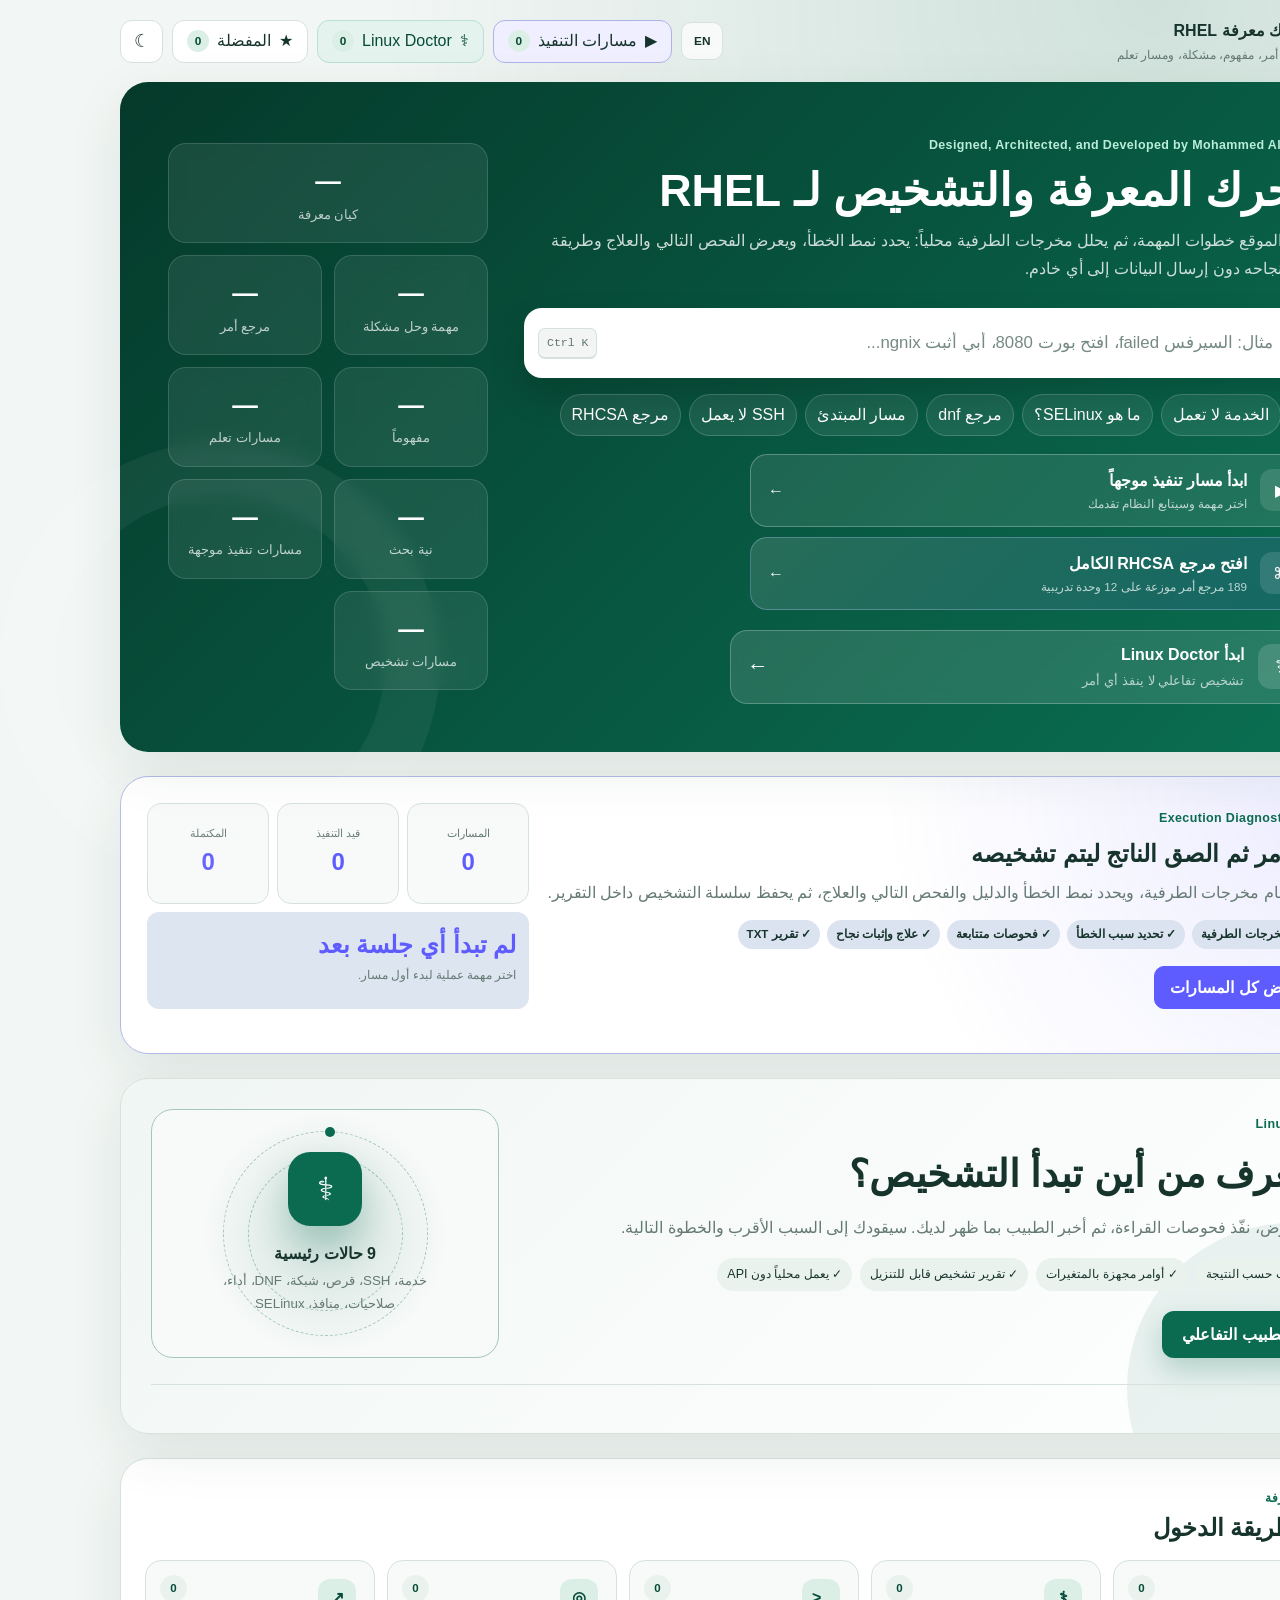
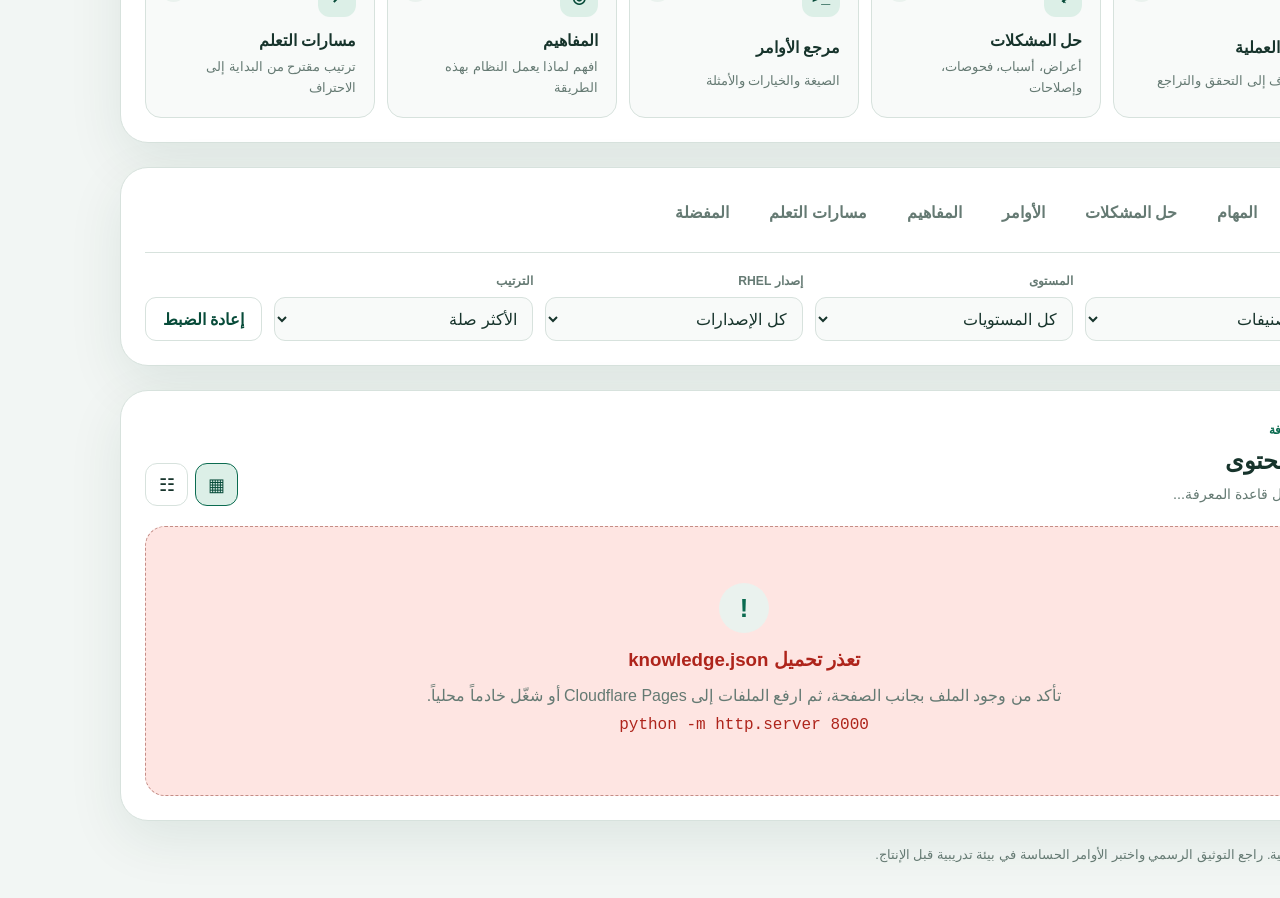
==== commit eda90f13: "Add files via upload" ====
--- a/index.html
+++ b/index.html
@@ -1,4 +1,6 @@
 <!doctype html>
+<!DOCTYPE html>
+
 <!DOCTYPE html>
 
 <!DOCTYPE html>
@@ -51,7 +53,7 @@
 <main>
 <section class="hero">
 <div class="hero__content">
-<span class="hero__eyebrow">المرحلة Designed, Architected, and Developed by Mohammed Alshiddi</span>
+<span class="hero__eyebrow">Designed, Architected, and Developed by Mohammed Alshiddi</span>
 <h1>محرك المعرفة والتشخيص لـ RHEL</h1>
 <p>
             ينظم الموقع خطوات المهمة، ثم يحلل مخرجات الطرفية محلياً: يحدد نمط الخطأ،
@@ -73,14 +75,14 @@
 <button data-query="dnf" type="button">مرجع dnf</button>
 <button data-query="مسار المبتدئ" type="button">مسار المبتدئ</button>
 <button data-query="SSH لا يعمل" type="button">SSH لا يعمل</button>
-</div>
+<button data-query="مرجع RHCSA" type="button">مرجع RHCSA</button></div>
 <div class="hero__primary-actions">
 <button class="hero-workflow-button" id="startWorkflowButton" type="button">
 <span aria-hidden="true">▶</span>
 <span><strong>ابدأ مسار تنفيذ موجهاً</strong><small>اختر مهمة وسيتابع النظام تقدمك</small></span>
 <b aria-hidden="true">←</b>
 </button>
-</div>
+<button class="hero-workflow-button hero-rhcsa-button" data-open-entity="path-rhcsa-complete" type="button"><span aria-hidden="true">⌘</span><span><strong>افتح مرجع RHCSA الكامل</strong><small>189 مرجع أمر موزعة على 12 وحدة تدريبية</small></span><b aria-hidden="true">←</b></button></div>
 <div class="hero__doctor-action">
 <button id="startDoctorButton" type="button">
 <span aria-hidden="true">⚕</span>
--- a/style.css
+++ b/style.css
@@ -122,7 +122,7 @@
 .hero::before { content: ""; position: absolute; inset: auto auto -130px -120px; width: 330px; height: 330px; border: 55px solid rgba(255,255,255,.05); border-radius: 50%; pointer-events: none; }
 .hero__content, .hero__stats { position: relative; z-index: 2; }
 .hero__eyebrow { display: inline-block; color: #b9edd9; font-size: .78rem; font-weight: 800; letter-spacing: .03em; }
-.hero h1 { max-width: 900px; margin: 7px 0 10px; font-size: clamp(2.25rem, 5vw, 4.35rem); line-height: 1.18; }
+.hero h1 { max-width: 900px; margin: 7px 0 10px; font-size: clamp(1.8rem, 3.5vw, 3rem); line-height: 1.18; }
 .hero p { max-width: 830px; margin: 0; color: rgba(255,255,255,.8); font-size: 1.02rem; }
 .search-wrapper { position: relative; max-width: 940px; margin-top: 26px; }
 .search-box { min-height: 70px; display: flex; align-items: center; gap: 12px; padding: 0 14px 0 11px; border: 3px solid transparent; border-radius: 18px; background: #fff; color: #17342c; box-shadow: 0 18px 35px rgba(0,0,0,.16); transition: .18s ease; }
@@ -1538,7 +1538,7 @@
 
 /* ===== Phase 5: Guided Workflow Runner ===== */
 .toolbar-button--workflow{border-color:color-mix(in srgb,#5f5cff 35%,var(--border));background:color-mix(in srgb,#5f5cff 10%,var(--surface))}
-.hero__primary-actions{margin-top:18px}.hero-workflow-button{width:min(100%,570px);min-height:70px;display:grid;grid-template-columns:auto 1fr auto;align-items:center;gap:13px;padding:12px 17px;border:1px solid #ffffff45;border-radius:17px;background:#ffffff18;color:#fff;text-align:right}.hero-workflow-button span:first-child{width:42px;height:42px;display:grid;place-items:center;border-radius:12px;background:#ffffff1f}.hero-workflow-button strong,.hero-workflow-button small{display:block}.hero-workflow-button small{color:#ffffffb8;font-size:.73rem}
+.hero__primary-actions{margin-top:18px;display:grid;gap:10px}.hero-workflow-button{width:min(100%,570px);min-height:70px;display:grid;grid-template-columns:auto 1fr auto;align-items:center;gap:13px;padding:12px 17px;border:1px solid #ffffff45;border-radius:17px;background:#ffffff18;color:#fff;text-align:right}.hero-workflow-button span:first-child{width:42px;height:42px;display:grid;place-items:center;border-radius:12px;background:#ffffff1f}.hero-workflow-button strong,.hero-workflow-button small{display:block}.hero-workflow-button small{color:#ffffffb8;font-size:.73rem}
 .workflow-launch{margin-top:24px;display:grid;grid-template-columns:1.35fr .65fr;gap:18px;padding:26px;border:1px solid color-mix(in srgb,#5f5cff 30%,var(--border));border-radius:var(--radius-xl);background:radial-gradient(circle at 100% 0,#5f5cff20,transparent 38%),var(--surface);box-shadow:var(--shadow)}.workflow-launch h2{margin:4px 0}.workflow-launch p{margin:0;color:var(--muted)}.workflow-launch__features{display:flex;flex-wrap:wrap;gap:7px;margin-top:14px}.workflow-launch__features span{padding:5px 9px;border-radius:999px;background:color-mix(in srgb,#5f5cff 10%,var(--surface-2));font-size:.72rem;font-weight:700}.workflow-launch__actions{display:flex;gap:8px;margin-top:17px}.workflow-launch__actions button{min-height:43px;padding:0 15px;border:1px solid #5f5cff;border-radius:10px;background:#5f5cff;color:#fff;font-weight:800}.workflow-launch__actions .workflow-secondary-action{background:var(--surface);color:#5f5cff}
 .workflow-launch__dashboard{display:grid;grid-template-columns:repeat(3,1fr);gap:8px}.workflow-launch__dashboard article{min-height:91px;display:grid;place-items:center;align-content:center;border:1px solid var(--border);border-radius:14px;background:var(--surface-3)}.workflow-launch__dashboard span{color:var(--muted);font-size:.68rem}.workflow-launch__dashboard strong{font-size:1.5rem;color:#5f5cff}.workflow-resume-summary{grid-column:1/-1;padding:13px;border-radius:12px;background:color-mix(in srgb,#5f5cff 9%,var(--surface-2))}.workflow-resume-summary strong,.workflow-resume-summary span{display:block}.workflow-resume-summary span{color:var(--muted);font-size:.72rem}
 .workflow-launch__examples{grid-column:1/-1;display:grid;grid-template-columns:repeat(4,1fr);gap:8px}.workflow-launch__examples button{min-width:0;display:flex;gap:9px;align-items:center;padding:10px;border:1px solid var(--border);border-radius:11px;background:var(--surface-3);color:var(--text);text-align:right}.workflow-launch__examples button>span{width:31px;height:31px;display:grid;place-items:center;border-radius:9px;background:#5f5cff18;color:#5f5cff}.workflow-launch__examples strong,.workflow-launch__examples small{display:block;overflow:hidden;text-overflow:ellipsis;white-space:nowrap}.workflow-launch__examples small{color:var(--muted);font-size:.65rem}
@@ -1613,3 +1613,18 @@
   .wf-output-analyzer>header{align-items:start}.wf-output-analyzer>header>b{display:none}
   .wf-analyzer-actions{display:grid;grid-template-columns:1fr 1fr}
 }
+
+
+/* Bilingual navigation and native English LTR support */
+.language-switch{min-width:42px;height:38px;display:inline-grid;place-items:center;padding:0 10px;border:1px solid var(--border);border-radius:10px;background:var(--surface-3);color:var(--text);font-size:.74rem;font-weight:900;text-decoration:none}
+.language-switch:hover{border-color:var(--accent);color:var(--accent)}
+html[dir="ltr"] body{direction:ltr;text-align:left}
+html[dir="ltr"] .brand,html[dir="ltr"] .topbar__actions,html[dir="ltr"] .hero-workflow-button,html[dir="ltr"] .doctor-launch__content,html[dir="ltr"] .workflow-launch__content,html[dir="ltr"] .entity-card,html[dir="ltr"] .dialog-content,html[dir="ltr"] .workflow-content,html[dir="ltr"] .doctor-dialog__content{text-align:left}
+html[dir="ltr"] .filters label,html[dir="ltr"] .variable-field,html[dir="ltr"] .intent-field{text-align:left}
+html[dir="ltr"] .hero-workflow-button,html[dir="ltr"] .doctor-launch__content button,html[dir="ltr"] .workflow-launch__actions{direction:ltr}
+html[dir="ltr"] .workflow-sidebar{border-left:0;border-right:1px solid var(--border)}
+html[dir="ltr"] .dialog-side{border-right:0;border-left:1px solid var(--border)}
+html[dir="ltr"] code,html[dir="ltr"] pre,html[dir="ltr"] .command-box,html[dir="ltr"] .wf-code,html[dir="ltr"] .workflow-command-box{direction:ltr;text-align:left}
+@media(max-width:760px){html[dir="ltr"] .workflow-sidebar{border-right:0}}
+
+.hero-rhcsa-button{background:linear-gradient(135deg,#ffffff20,#5f5cff22);border-color:#b7c5ff55}
